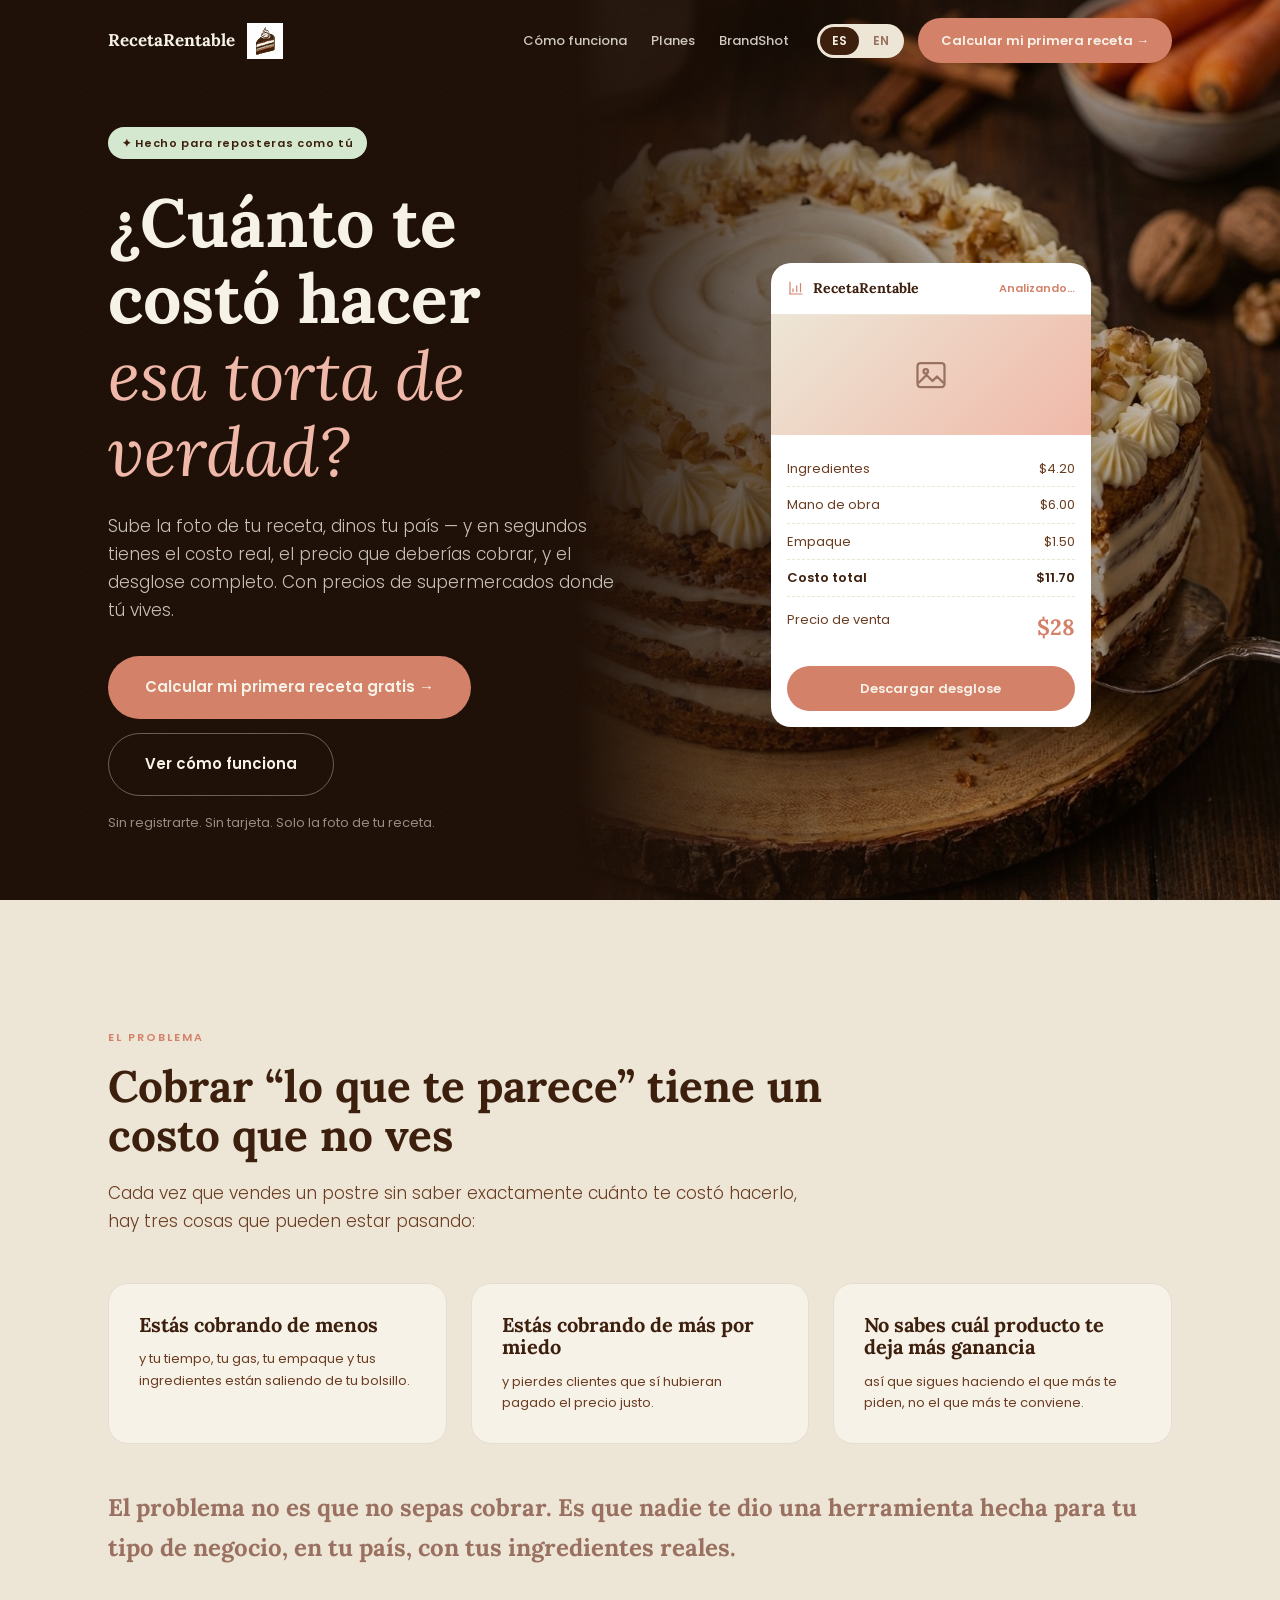
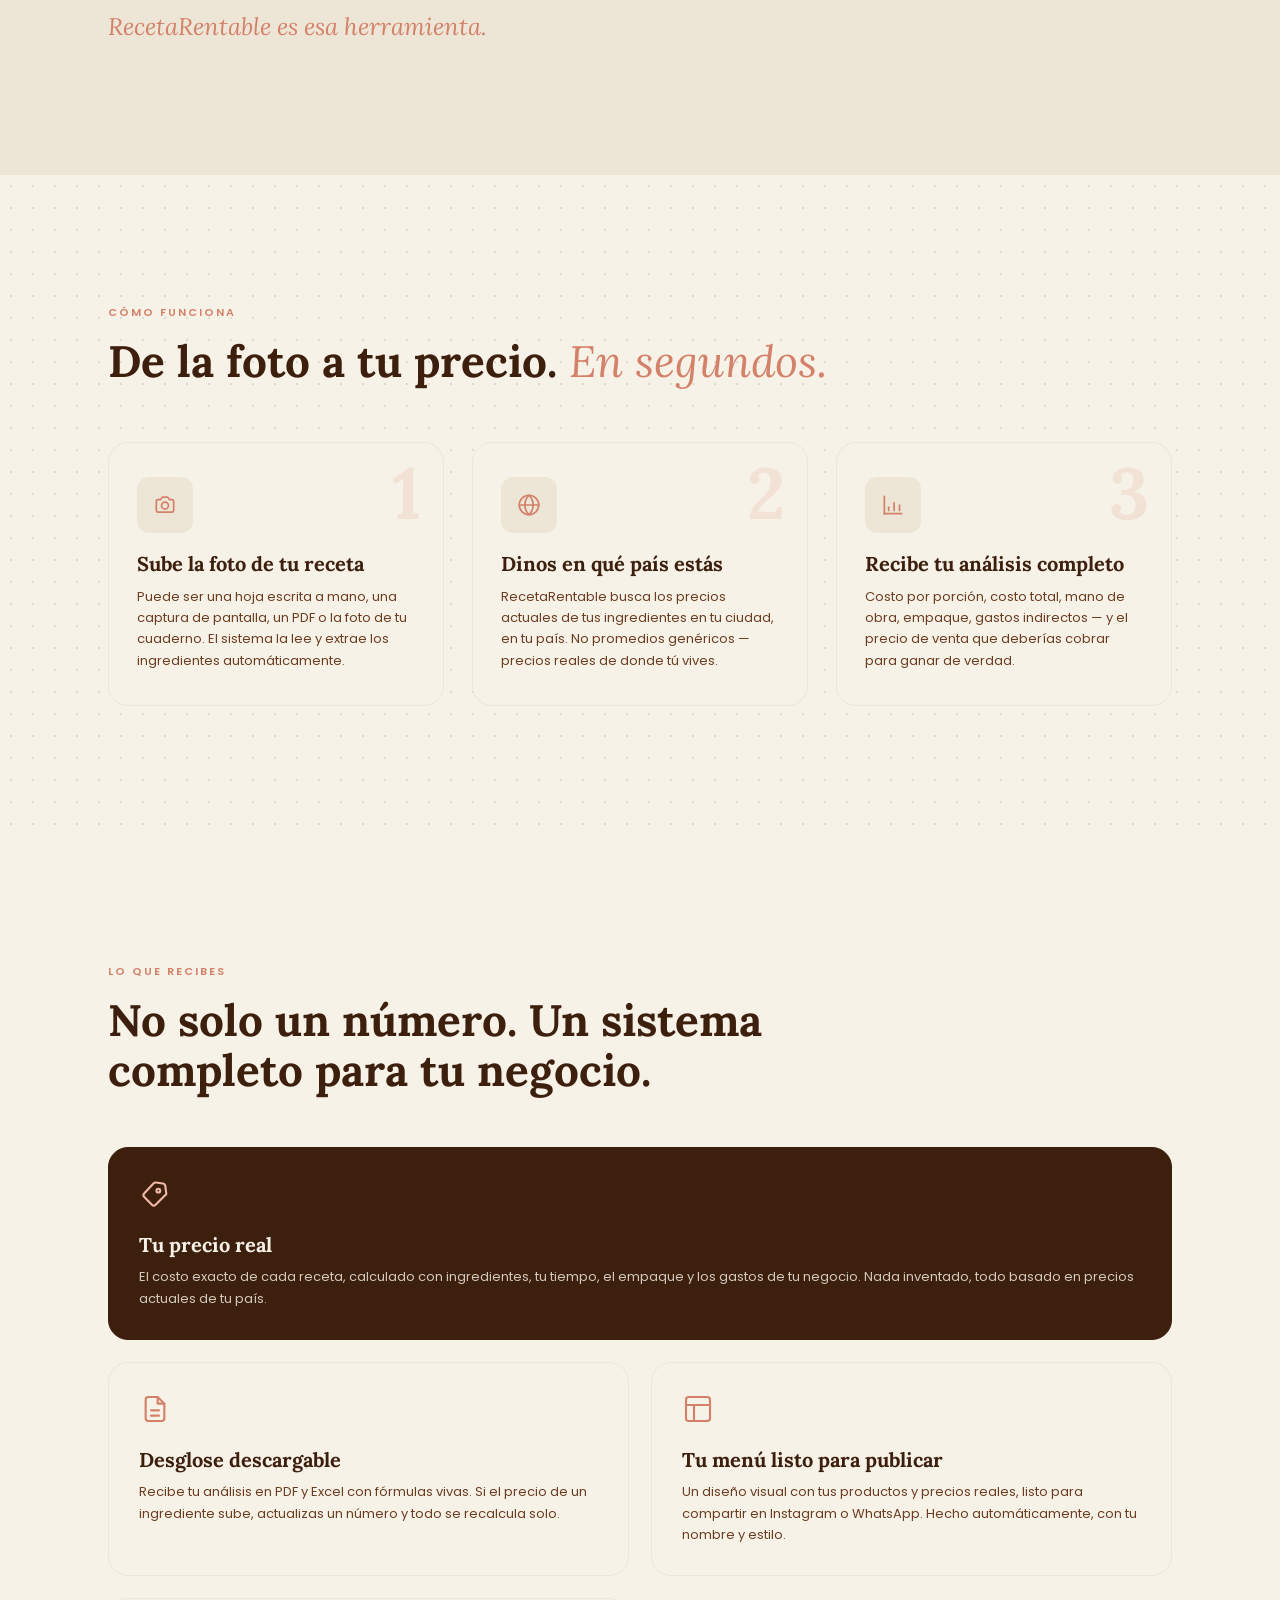
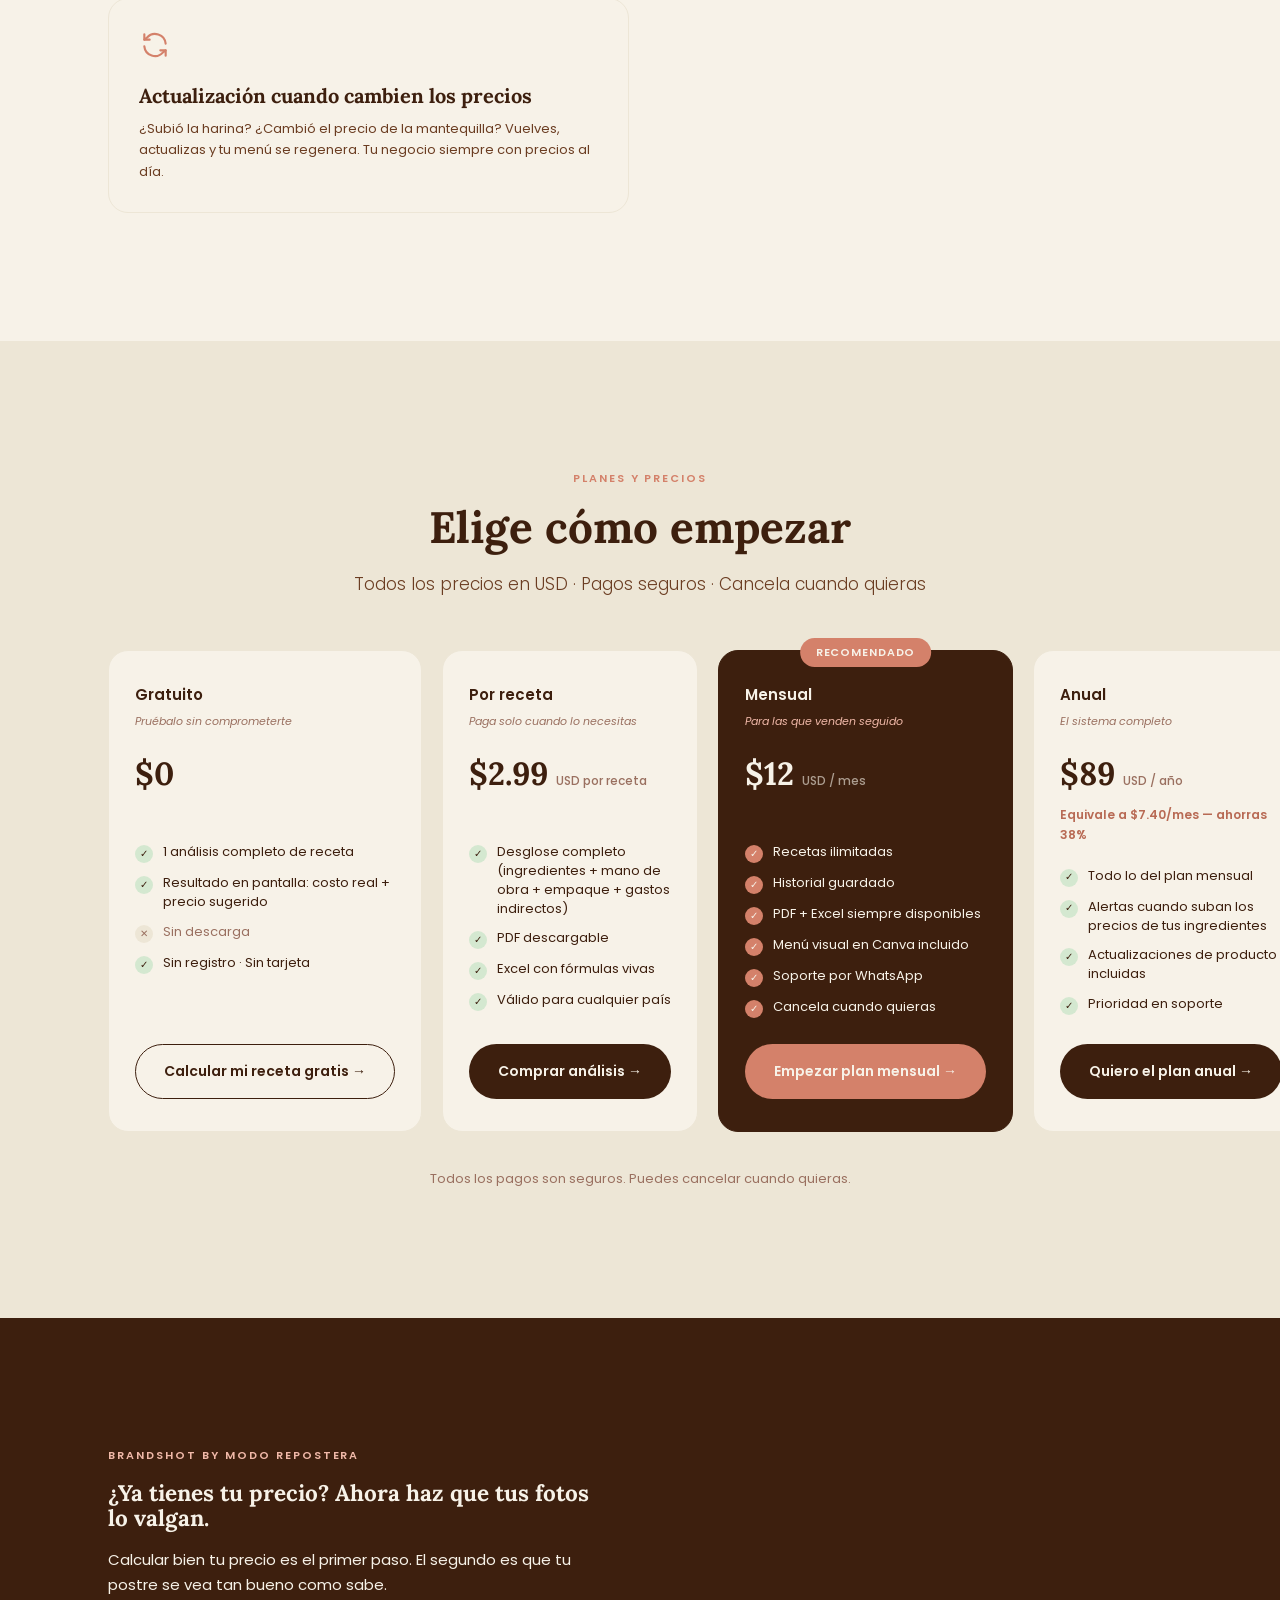
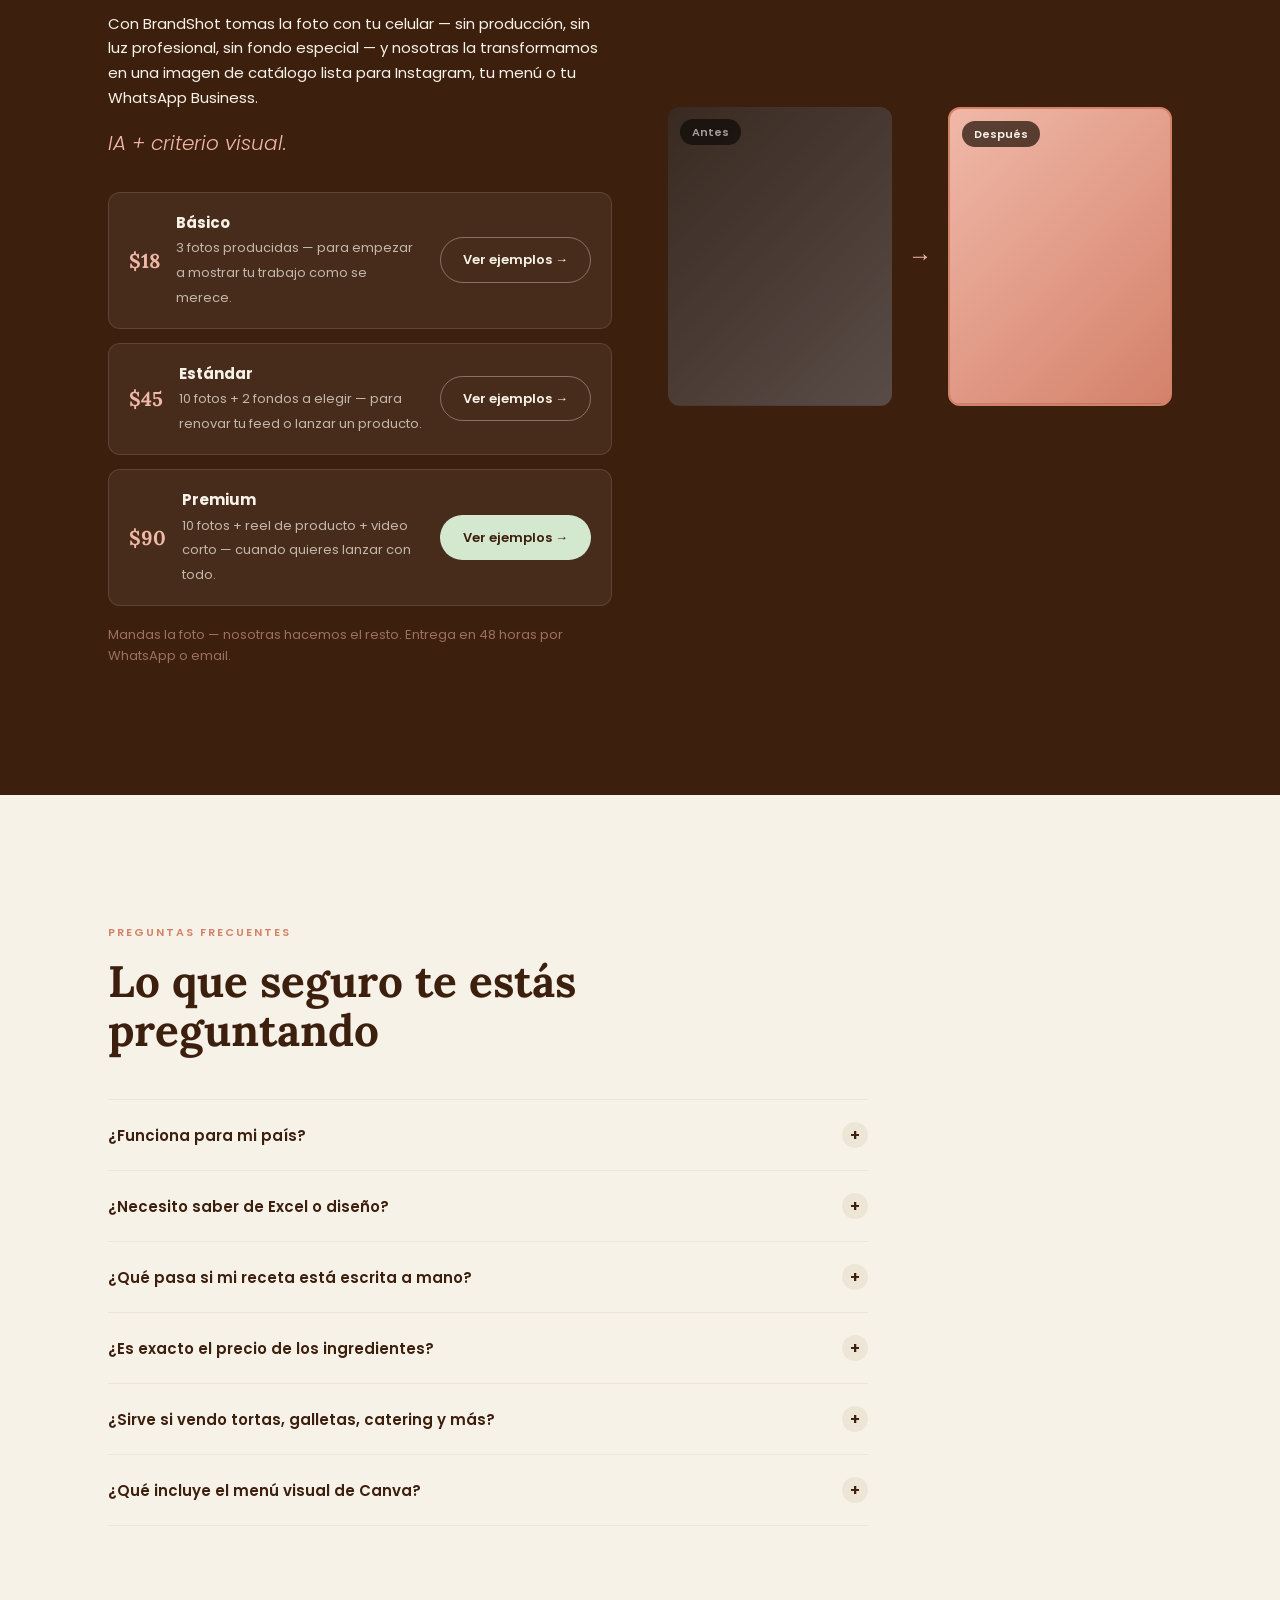
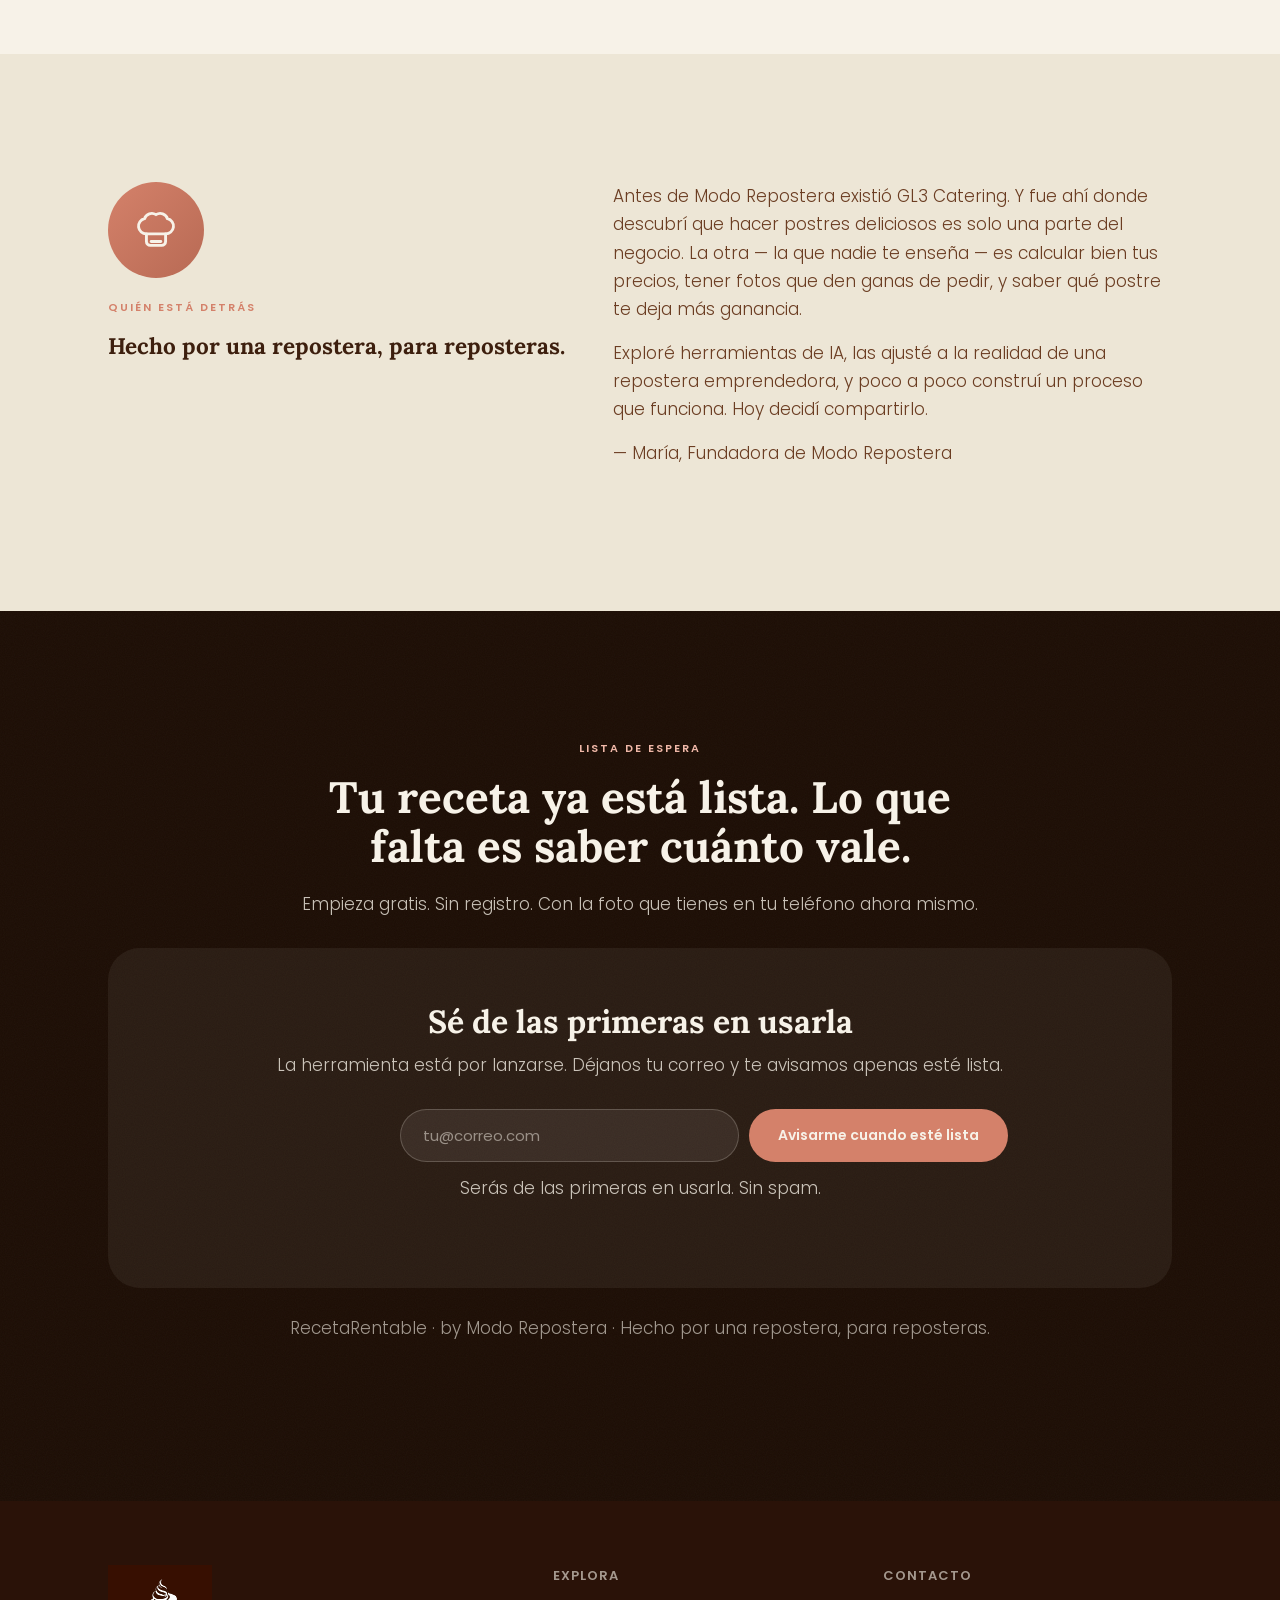
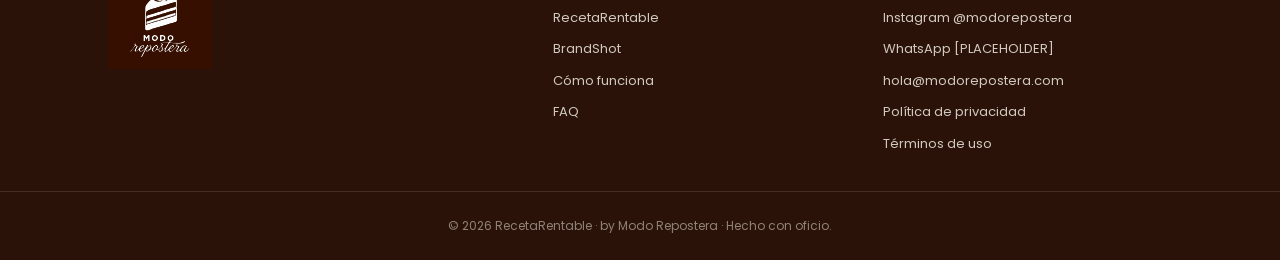
==== index.html @ 520c207e "Cambia logos a SVG transparentes (isotipo en nav, logo completo en footer) Renombra a nombres sin es" ====
<!DOCTYPE html>
<html lang="es">
<head>
  <meta charset="UTF-8" />
  <meta name="viewport" content="width=device-width, initial-scale=1.0" />
  <title>RecetaRentable · ¿Cuánto te costó hacer ese pastel de verdad?</title>
  <meta name="description" content="Calcula el precio de venta real de cualquier receta desde una foto, con precios de supermercado de tu país. Por Modo Repostera." />

  <!-- Open Graph / link sharing -->
  <meta property="og:title" content="RecetaRentable · by Modo Repostera" />
  <meta property="og:description" content="Sube la foto de tu receta y descubre en segundos cuánto te costó de verdad y cuánto deberías cobrar." />
  <meta property="og:type" content="website" />
  <!-- [PLACEHOLDER] reemplazar con URL absoluta tras deploy -->
  <meta property="og:image" content="assets/photos/hero-cake.jpg" />
  <meta name="twitter:card" content="summary_large_image" />

  <link rel="preconnect" href="https://fonts.googleapis.com" />
  <link rel="preconnect" href="https://fonts.gstatic.com" crossorigin />
  <link href="https://fonts.googleapis.com/css2?family=Lora:ital,wght@0,400;0,600;0,700;1,400;1,600&family=Poppins:wght@300;400;500;600;700&family=Great+Vibes&display=swap" rel="stylesheet" />

  <link rel="stylesheet" href="tokens.css" />
  <link rel="stylesheet" href="styles.css" />
</head>
<body>

  <!-- ===== NAV ===== -->
  <header class="nav">
    <div class="container nav__inner">
      <a class="nav__logo" href="#top" aria-label="RecetaRentable by Modo Repostera">
        <span class="nav__logo-text">RecetaRentable</span>
        <span class="nav__logo-mark">
          <img class="mark mark--light" src="assets/logos/iso-light.svg" alt="by Modo Repostera" onerror="this.closest('.nav__logo-mark').style.display='none'" />
          <img class="mark mark--dark" src="assets/logos/iso-color.svg" alt="" aria-hidden="true" />
        </span>
      </a>
      <nav class="nav__links">
        <a href="#how" data-i18n="nav.how">Cómo funciona</a>
        <a href="#plans" data-i18n="nav.plans">Planes</a>
        <a href="#brandshot" data-i18n="nav.brandshot">BrandShot</a>
      </nav>
      <div class="nav__actions">
        <div class="lang-toggle" role="group" aria-label="Language">
          <button data-lang="es" class="active">ES</button>
          <button data-lang="en">EN</button>
        </div>
        <a class="btn btn--primary btn--sm" data-cta="tool" href="#" data-i18n="nav.cta">Calcular mi primera receta →</a>
        <button class="nav__burger" aria-label="Menú"><span></span><span></span><span></span></button>
      </div>
    </div>
  </header>

  <!-- mobile menu -->
  <div class="mobile-menu">
    <a href="#how" data-i18n="nav.how">Cómo funciona</a>
    <a href="#plans" data-i18n="nav.plans">Planes</a>
    <a href="#brandshot" data-i18n="nav.brandshot">BrandShot</a>
    <a href="#waitlist" data-i18n="nav.cta">Calcular mi primera receta →</a>
  </div>

  <!-- ===== HERO ===== -->
  <section class="hero bg-dark grain" id="top">
    <div class="hero__photo" data-img="hero-cake" aria-hidden="true"></div>
    <div class="container hero__grid">
      <div class="hero__copy">
        <span class="tag fade d0" data-i18n="hero.tag">✦ Hecho para reposteras como tú</span>
        <h1 class="hero__headline fade d1">
          <span data-i18n="hero.h1a">¿Cuánto te costó hacer</span>
          <em data-i18n="hero.h1b">esa torta de verdad?</em>
        </h1>
        <p class="hero__sub fade d2" data-i18n="hero.sub">Sube la foto de tu receta, dinos tu país — y en segundos tienes el costo real, el precio que deberías cobrar, y el desglose completo. Con precios de supermercados donde tú vives.</p>
        <div class="hero__actions fade d3">
          <a class="btn btn--primary btn--lg" data-cta="tool" href="#" data-i18n="hero.cta1">Calcular mi primera receta gratis →</a>
          <a class="btn btn--ghost-light btn--lg" href="#how" data-i18n="hero.cta2">Ver cómo funciona</a>
        </div>
        <p class="hero__microcopy fade d3" data-i18n="hero.micro">Sin registrarte. Sin tarjeta. Solo la foto de tu receta.</p>
      </div>

      <!-- App mockup card -->
      <div class="mockup fade dm" aria-hidden="true">
        <div class="mockup__bar">
          <svg viewBox="0 0 24 24" fill="none" stroke="currentColor" stroke-width="1.6" stroke-linecap="round" stroke-linejoin="round" aria-hidden="true"><path d="M4 20V4"/><path d="M4 20h16"/><path d="M8 17v-4"/><path d="M13 17V9"/><path d="M18 17V6"/></svg>
          <strong data-i18n="mock.title">RecetaRentable</strong>
          <span class="status" data-i18n="mock.status">Analizando…</span>
        </div>
        <div class="mockup__photo"><svg viewBox="0 0 24 24" fill="none" stroke="currentColor" stroke-width="1.5" stroke-linecap="round" stroke-linejoin="round" aria-hidden="true"><rect x="3" y="4" width="18" height="16" rx="2"/><circle cx="8.5" cy="9.5" r="1.5"/><path d="m4 17 5-5 4 4 3-3 4 4"/></svg></div>
        <div class="mockup__rows">
          <div class="mockup__row"><span data-i18n="mock.ingredients">Ingredientes</span><span>$4.20</span></div>
          <div class="mockup__row"><span data-i18n="mock.labor">Mano de obra</span><span>$6.00</span></div>
          <div class="mockup__row"><span data-i18n="mock.packaging">Empaque</span><span>$1.50</span></div>
          <div class="mockup__row total"><span data-i18n="mock.total">Costo total</span><span>$11.70</span></div>
          <div class="mockup__row sell"><span data-i18n="mock.sell">Precio de venta</span><span>$28</span></div>
          <a class="btn btn--primary btn--full btn--sm" data-cta="tool" href="#" data-i18n="mock.download">Descargar desglose</a>
        </div>
      </div>
    </div>
  </section>

  <!-- ===== PROBLEMA ===== -->
  <section class="section bg-cream-dark" id="problem">
    <div class="container">
      <div class="section-head">
        <span class="eyebrow" data-i18n="problem.eyebrow">El problema</span>
        <h2 data-i18n="problem.h2">Cobrar “lo que te parece” tiene un costo que no ves</h2>
        <p data-i18n="problem.intro">Cada vez que vendes un postre sin saber exactamente cuánto te costó hacerlo, hay tres cosas que pueden estar pasando:</p>
      </div>
      <div class="problem__grid">
        <div class="pain reveal">
          <h3 data-i18n="problem.p1t">Estás cobrando de menos</h3>
          <p data-i18n="problem.p1">y tu tiempo, tu gas, tu empaque y tus ingredientes están saliendo de tu bolsillo.</p>
        </div>
        <div class="pain reveal">
          <h3 data-i18n="problem.p2t">Estás cobrando de más por miedo</h3>
          <p data-i18n="problem.p2">y pierdes clientes que sí hubieran pagado el precio justo.</p>
        </div>
        <div class="pain reveal">
          <h3 data-i18n="problem.p3t">No sabes cuál producto te deja más ganancia</h3>
          <p data-i18n="problem.p3">así que sigues haciendo el que más te piden, no el que más te conviene.</p>
        </div>
      </div>
      <p class="problem__close reveal">
        <span class="muted" data-i18n="problem.bridge1">El problema no es que no sepas cobrar. Es que nadie te dio una herramienta hecha para tu tipo de negocio, en tu país, con tus ingredientes reales.</span><br><br>
        <span class="italic-accent" data-i18n="problem.bridge2">RecetaRentable es esa herramienta.</span>
      </p>
    </div>
  </section>

  <!-- ===== CÓMO FUNCIONA ===== -->
  <section class="section dot-grid" id="how">
    <div class="container">
      <div class="section-head">
        <span class="eyebrow" data-i18n="how.eyebrow">Cómo funciona</span>
        <h2><span data-i18n="how.h2a">De la foto a tu precio.</span> <em class="italic-accent" data-i18n="how.h2b">En segundos.</em></h2>
      </div>
      <div class="steps">
        <div class="step reveal">
          <span class="step__num">1</span>
          <div class="step__icon"><svg viewBox="0 0 24 24" fill="none" stroke="currentColor" stroke-width="1.6" stroke-linecap="round" stroke-linejoin="round" aria-hidden="true"><path d="M4 8.5A1.5 1.5 0 0 1 5.5 7H8l1.2-1.8A1 1 0 0 1 10 4.7h4a1 1 0 0 1 .8.5L16 7h2.5A1.5 1.5 0 0 1 20 8.5V17a1.5 1.5 0 0 1-1.5 1.5h-13A1.5 1.5 0 0 1 4 17z"/><circle cx="12" cy="12.5" r="3.2"/></svg></div>
          <h3 data-i18n="how.s1t">Sube la foto de tu receta</h3>
          <p data-i18n="how.s1">Puede ser una hoja escrita a mano, una captura de pantalla, un PDF o la foto de tu cuaderno. El sistema la lee y extrae los ingredientes automáticamente.</p>
        </div>
        <div class="step reveal">
          <span class="step__num">2</span>
          <div class="step__icon"><svg viewBox="0 0 24 24" fill="none" stroke="currentColor" stroke-width="1.6" stroke-linecap="round" stroke-linejoin="round" aria-hidden="true"><circle cx="12" cy="12" r="9"/><path d="M3 12h18"/><path d="M12 3c2.5 2.5 3.8 5.7 3.8 9s-1.3 6.5-3.8 9c-2.5-2.5-3.8-5.7-3.8-9S9.5 5.5 12 3z"/></svg></div>
          <h3 data-i18n="how.s2t">Dinos en qué país estás</h3>
          <p data-i18n="how.s2">RecetaRentable busca los precios actuales de tus ingredientes en tu ciudad, en tu país. No promedios genéricos — precios reales de donde tú vives.</p>
        </div>
        <div class="step reveal">
          <span class="step__num">3</span>
          <div class="step__icon"><svg viewBox="0 0 24 24" fill="none" stroke="currentColor" stroke-width="1.6" stroke-linecap="round" stroke-linejoin="round" aria-hidden="true"><path d="M4 20V4"/><path d="M4 20h16"/><path d="M8 17v-3"/><path d="M13 17v-7"/><path d="M18 17v-5"/></svg></div>
          <h3 data-i18n="how.s3t">Recibe tu análisis completo</h3>
          <p data-i18n="how.s3">Costo por porción, costo total, mano de obra, empaque, gastos indirectos — y el precio de venta que deberías cobrar para ganar de verdad.</p>
        </div>
      </div>
    </div>
  </section>

  <!-- ===== LO QUE RECIBES ===== -->
  <section class="section bg-cream" id="deliverables">
    <div class="container">
      <div class="section-head">
        <span class="eyebrow" data-i18n="del.eyebrow">Lo que recibes</span>
        <h2 data-i18n="del.h2">No solo un número. Un sistema completo para tu negocio.</h2>
      </div>
      <div class="deliverables">
        <div class="deliverable deliverable--featured reveal">
          <div class="deliverable__icon"><svg viewBox="0 0 24 24" fill="none" stroke="currentColor" stroke-width="1.6" stroke-linecap="round" stroke-linejoin="round" aria-hidden="true"><path d="M20 12.5 12.5 20a2 2 0 0 1-2.8 0l-5.7-5.7a2 2 0 0 1 0-2.8L11 4a2 2 0 0 1 1.7-.6l5.3.7a2 2 0 0 1 1.7 1.7l.7 5.3a2 2 0 0 1-.4 1.7z"/><circle cx="14.5" cy="9.5" r="1.4"/></svg></div>
          <h3 data-i18n="del.d1t">Tu precio real</h3>
          <p data-i18n="del.d1">El costo exacto de cada receta, calculado con ingredientes, tu tiempo, el empaque y los gastos de tu negocio. Nada inventado, todo basado en precios actuales de tu país.</p>
        </div>
        <div class="deliverable reveal">
          <div class="deliverable__icon"><svg viewBox="0 0 24 24" fill="none" stroke="currentColor" stroke-width="1.6" stroke-linecap="round" stroke-linejoin="round" aria-hidden="true"><path d="M14 3H7a2 2 0 0 0-2 2v14a2 2 0 0 0 2 2h10a2 2 0 0 0 2-2V8z"/><path d="M14 3v5h5"/><path d="M9 13h6M9 17h6"/></svg></div>
          <h3 data-i18n="del.d2t">Desglose descargable</h3>
          <p data-i18n="del.d2">Recibe tu análisis en PDF y Excel con fórmulas vivas. Si el precio de un ingrediente sube, actualizas un número y todo se recalcula solo.</p>
        </div>
        <div class="deliverable reveal">
          <div class="deliverable__icon"><svg viewBox="0 0 24 24" fill="none" stroke="currentColor" stroke-width="1.6" stroke-linecap="round" stroke-linejoin="round" aria-hidden="true"><rect x="3" y="3" width="18" height="18" rx="2"/><path d="M3 9h18"/><path d="M9 9v12"/></svg></div>
          <h3 data-i18n="del.d3t">Tu menú listo para publicar</h3>
          <p data-i18n="del.d3">Un diseño visual con tus productos y precios reales, listo para compartir en Instagram o WhatsApp. Hecho automáticamente, con tu nombre y estilo.</p>
        </div>
        <div class="deliverable reveal">
          <div class="deliverable__icon"><svg viewBox="0 0 24 24" fill="none" stroke="currentColor" stroke-width="1.6" stroke-linecap="round" stroke-linejoin="round" aria-hidden="true"><path d="M20 11a8 8 0 0 0-14-4.5L4 8"/><path d="M4 4v4h4"/><path d="M4 13a8 8 0 0 0 14 4.5L20 16"/><path d="M20 20v-4h-4"/></svg></div>
          <h3 data-i18n="del.d4t">Actualización cuando cambien los precios</h3>
          <p data-i18n="del.d4">¿Subió la harina? ¿Cambió el precio de la mantequilla? Vuelves, actualizas y tu menú se regenera. Tu negocio siempre con precios al día.</p>
        </div>
      </div>
    </div>
  </section>

  <!-- ===== PLANES ===== -->
  <section class="section bg-cream-dark" id="plans">
    <div class="container">
      <div class="section-head center">
        <span class="eyebrow" data-i18n="plans.eyebrow">Planes y precios</span>
        <h2 data-i18n="plans.h2">Elige cómo empezar</h2>
        <p data-i18n="plans.sub">Todos los precios en USD · Pagos seguros · Cancela cuando quieras</p>
      </div>
      <div class="pricing__grid">

        <!-- Gratuito -->
        <div class="plan reveal">
          <div class="plan__name" data-i18n="plans.freeName">Gratuito</div>
          <div class="plan__tagline" data-i18n="plans.freeTag">Pruébalo sin comprometerte</div>
          <div class="plan__price">$0</div>
          <div class="plan__note"></div>
          <ul>
            <li><span class="ic yes">✓</span><span data-i18n="plans.freeF1">1 análisis completo de receta</span></li>
            <li><span class="ic yes">✓</span><span data-i18n="plans.freeF2">Resultado en pantalla: costo real + precio sugerido</span></li>
            <li class="off"><span class="ic no">✕</span><span data-i18n="plans.freeF3">Sin descarga</span></li>
            <li><span class="ic yes">✓</span><span data-i18n="plans.freeF4">Sin registro · Sin tarjeta</span></li>
          </ul>
          <a class="btn btn--ghost btn--full btn--md" data-cta="tool" href="#" data-i18n="plans.freeCta">Calcular mi receta gratis →</a>
        </div>

        <!-- Por receta -->
        <div class="plan reveal">
          <div class="plan__name" data-i18n="plans.perName">Por receta</div>
          <div class="plan__tagline" data-i18n="plans.perTag">Paga solo cuando lo necesitas</div>
          <div class="plan__price"><span data-i18n="plans.perPrice">$2.99</span> <small data-i18n="plans.perUnit">USD por receta</small></div>
          <div class="plan__note"></div>
          <ul>
            <li><span class="ic yes">✓</span><span data-i18n="plans.perF1">Desglose completo (ingredientes + mano de obra + empaque + gastos indirectos)</span></li>
            <li><span class="ic yes">✓</span><span data-i18n="plans.perF2">PDF descargable</span></li>
            <li><span class="ic yes">✓</span><span data-i18n="plans.perF3">Excel con fórmulas vivas</span></li>
            <li><span class="ic yes">✓</span><span data-i18n="plans.perF4">Válido para cualquier país</span></li>
          </ul>
          <a class="btn btn--dark btn--full btn--md" data-cta="plan" href="#" data-i18n="plans.perCta">Comprar análisis →</a>
        </div>

        <!-- Mensual (featured) -->
        <div class="plan plan--featured reveal">
          <span class="plan__badge" data-i18n="plans.monthBadge">Recomendado</span>
          <div class="plan__name" data-i18n="plans.monthName">Mensual</div>
          <div class="plan__tagline" data-i18n="plans.monthTag">Para las que venden seguido</div>
          <div class="plan__price">$12 <small data-i18n="plans.monthUnit">USD / mes</small></div>
          <div class="plan__note"></div>
          <ul>
            <li><span class="ic yes">✓</span><span data-i18n="plans.monthF1">Recetas ilimitadas</span></li>
            <li><span class="ic yes">✓</span><span data-i18n="plans.monthF2">Historial guardado</span></li>
            <li><span class="ic yes">✓</span><span data-i18n="plans.monthF3">PDF + Excel siempre disponibles</span></li>
            <li><span class="ic yes">✓</span><span data-i18n="plans.monthF4">Menú visual en Canva incluido</span></li>
            <li><span class="ic yes">✓</span><span data-i18n="plans.monthF5">Soporte por WhatsApp</span></li>
            <li><span class="ic yes">✓</span><span data-i18n="plans.monthF6">Cancela cuando quieras</span></li>
          </ul>
          <a class="btn btn--primary btn--full btn--md" data-cta="plan" href="#" data-i18n="plans.monthCta">Empezar plan mensual →</a>
        </div>

        <!-- Anual -->
        <div class="plan reveal">
          <div class="plan__name" data-i18n="plans.yearName">Anual</div>
          <div class="plan__tagline" data-i18n="plans.yearTag">El sistema completo</div>
          <div class="plan__price">$89 <small data-i18n="plans.yearUnit">USD / año</small></div>
          <div class="plan__note" data-i18n="plans.yearNote">Equivale a $7.40/mes — ahorras 38%</div>
          <ul>
            <li><span class="ic yes">✓</span><span data-i18n="plans.yearF1">Todo lo del plan mensual</span></li>
            <li><span class="ic yes">✓</span><span data-i18n="plans.yearF2">Alertas cuando suban los precios de tus ingredientes</span></li>
            <li><span class="ic yes">✓</span><span data-i18n="plans.yearF3">Actualizaciones de producto incluidas</span></li>
            <li><span class="ic yes">✓</span><span data-i18n="plans.yearF4">Prioridad en soporte</span></li>
          </ul>
          <a class="btn btn--dark btn--full btn--md" data-cta="plan" href="#" data-i18n="plans.yearCta">Quiero el plan anual →</a>
        </div>
      </div>
      <p class="pricing__micro micro" data-i18n="plans.guarantee">Todos los pagos son seguros. Puedes cancelar cuando quieras.</p>
    </div>
  </section>

  <!-- ===== BRANDSHOT ===== -->
  <section class="section bg-chocolate" id="brandshot">
    <div class="container brandshot__inner">
      <div>
        <span class="eyebrow" data-i18n="bs.eyebrow">BrandShot by Modo Repostera</span>
        <h2 data-i18n="bs.h2">¿Ya tienes tu precio? Ahora haz que tus fotos lo valgan.</h2>
        <p class="section-head" data-i18n="bs.p1" style="margin:18px 0 0;max-width:none;">Calcular bien tu precio es el primer paso. El segundo es que tu postre se vea tan bueno como sabe.</p>
        <p class="section-head" data-i18n="bs.p2" style="margin:14px 0 0;max-width:none;">Con BrandShot tomas la foto con tu celular — sin producción, sin luz profesional, sin fondo especial — y nosotras la transformamos en una imagen de catálogo lista para Instagram, tu menú o tu WhatsApp Business.</p>
        <p class="lead italic-accent" data-i18n="bs.p3" style="margin-top:16px;">IA + criterio visual.</p>

        <div class="packages">
          <div class="package reveal">
            <span class="package__price">$18</span>
            <div class="package__body"><strong data-i18n="bs.pk1n">Básico</strong><span data-i18n="bs.pk1d">3 fotos producidas — para empezar a mostrar tu trabajo como se merece.</span></div>
            <a class="btn btn--ghost-light btn--sm" data-cta="plan" href="#" data-i18n="bs.pkCta">Ver ejemplos →</a>
          </div>
          <div class="package reveal">
            <span class="package__price">$45</span>
            <div class="package__body"><strong data-i18n="bs.pk2n">Estándar</strong><span data-i18n="bs.pk2d">10 fotos + 2 fondos a elegir — para renovar tu feed o lanzar un producto.</span></div>
            <a class="btn btn--ghost-light btn--sm" data-cta="plan" href="#" data-i18n="bs.pkCta">Ver ejemplos →</a>
          </div>
          <div class="package reveal">
            <span class="package__price">$90</span>
            <div class="package__body"><strong data-i18n="bs.pk3n">Premium</strong><span data-i18n="bs.pk3d">10 fotos + reel de producto + video corto — cuando quieres lanzar con todo.</span></div>
            <a class="btn btn--soft btn--sm" data-cta="plan" href="#" data-i18n="bs.pkCta">Ver ejemplos →</a>
          </div>
        </div>
        <p class="micro" style="margin-top:18px;" data-i18n="bs.micro">Mandas la foto — nosotras hacemos el resto. Entrega en 48 horas por WhatsApp o email.</p>
      </div>

      <div class="beforeafter reveal">
        <div class="ba ba--before"><span class="ba__label" data-i18n="bs.beforeLabel">Antes</span></div>
        <span class="ba__arrow">→</span>
        <div class="ba ba--after"><span class="ba__label" data-i18n="bs.afterLabel">Después</span></div>
      </div>
    </div>
  </section>

  <!-- ===== FAQ ===== -->
  <section class="section bg-cream" id="faq">
    <div class="container">
      <div class="section-head">
        <span class="eyebrow" data-i18n="faq.eyebrow">Preguntas frecuentes</span>
        <h2 data-i18n="faq.h2">Lo que seguro te estás preguntando</h2>
      </div>
      <div class="faq">
        <div class="faq__item">
          <button class="faq__q" aria-expanded="false"><span data-i18n="faq.q1">¿Funciona para mi país?</span><span class="faq__icon">+</span></button>
          <div class="faq__a"><p data-i18n="faq.a1">Sí. RecetaRentable busca precios en supermercados locales de más de 15 países de América Latina, España y Estados Unidos. Si tu país no aparece, puedes ingresar los precios manualmente y el sistema hace el resto.</p></div>
        </div>
        <div class="faq__item">
          <button class="faq__q" aria-expanded="false"><span data-i18n="faq.q2">¿Necesito saber de Excel o diseño?</span><span class="faq__icon">+</span></button>
          <div class="faq__a"><p data-i18n="faq.a2">No. Solo subes la foto, confirmas los ingredientes que el sistema leyó, y recibes todo listo. El Excel tiene fórmulas ya integradas — no necesitas tocar nada.</p></div>
        </div>
        <div class="faq__item">
          <button class="faq__q" aria-expanded="false"><span data-i18n="faq.q3">¿Qué pasa si mi receta está escrita a mano?</span><span class="faq__icon">+</span></button>
          <div class="faq__a"><p data-i18n="faq.a3">El sistema lee texto manuscrito. Si algo no queda claro, te lo pregunta antes de calcular. Nunca asume — siempre confirma.</p></div>
        </div>
        <div class="faq__item">
          <button class="faq__q" aria-expanded="false"><span data-i18n="faq.q4">¿Es exacto el precio de los ingredientes?</span><span class="faq__icon">+</span></button>
          <div class="faq__a"><p data-i18n="faq.a4">Buscamos precios en tiendas reales de tu país. Son precios referenciales actualizados — te los mostramos antes de calcular para que puedas corregir si tienes un precio diferente en tu tienda habitual.</p></div>
        </div>
        <div class="faq__item">
          <button class="faq__q" aria-expanded="false"><span data-i18n="faq.q5">¿Sirve si vendo tortas, galletas, catering y más?</span><span class="faq__icon">+</span></button>
          <div class="faq__a"><p data-i18n="faq.a5">Sí. Puedes cargar todas las recetas de tu negocio, con distintos márgenes por producto si lo necesitas.</p></div>
        </div>
        <div class="faq__item">
          <button class="faq__q" aria-expanded="false"><span data-i18n="faq.q6">¿Qué incluye el menú visual de Canva?</span><span class="faq__icon">+</span></button>
          <div class="faq__a"><p data-i18n="faq.a6">Un diseño con el nombre de tu negocio, tus productos y sus precios de venta, listo para publicar. No es una plantilla genérica — se genera con tus datos reales y puedes editarlo después.</p></div>
        </div>
      </div>
    </div>
  </section>

  <!-- ===== ORIGEN ===== -->
  <section class="section bg-cream-dark" id="origin">
    <div class="container origin">
      <div>
        <div class="origin__avatar" aria-hidden="true"><svg viewBox="0 0 24 24" fill="none" stroke="currentColor" stroke-width="1.5" stroke-linecap="round" stroke-linejoin="round"><path d="M7 14h10v4a2 2 0 0 1-2 2H9a2 2 0 0 1-2-2z"/><path d="M17 14a4 4 0 0 0 1-7.9A4 4 0 0 0 12 4a4 4 0 0 0-6 2.1A4 4 0 0 0 7 14"/><path d="M9.5 18h5"/></svg></div>
        <span class="eyebrow" data-i18n="origin.eyebrow">Quién está detrás</span>
        <h2 data-i18n="origin.h2">Hecho por una repostera, para reposteras.</h2>
      </div>
      <div class="origin__story">
        <p data-i18n="origin.p1">Antes de Modo Repostera existió GL3 Catering. Y fue ahí donde descubrí que hacer postres deliciosos es solo una parte del negocio. La otra — la que nadie te enseña — es calcular bien tus precios, tener fotos que den ganas de pedir, y saber qué postre te deja más ganancia.</p>
        <p data-i18n="origin.p2">Exploré herramientas de IA, las ajusté a la realidad de una repostera emprendedora, y poco a poco construí un proceso que funciona. Hoy decidí compartirlo.</p>
        <p class="origin__sign" data-i18n="origin.sign">— María, Fundadora de Modo Repostera</p>
      </div>
    </div>
  </section>

  <!-- ===== WAITLIST + CTA FINAL ===== -->
  <section class="section bg-dark grain" id="waitlist">
    <div class="container final">
      <span class="eyebrow center" style="display:block;">Lista de espera</span>
      <h2 data-i18n="final.h2">Tu receta ya está lista. Lo que falta es saber cuánto vale.</h2>
      <p data-i18n="final.sub">Empieza gratis. Sin registro. Con la foto que tienes en tu teléfono ahora mismo.</p>

      <div class="waitlist">
        <h3 data-i18n="wl.h3">Sé de las primeras en usarla</h3>
        <p data-i18n="wl.p">La herramienta está por lanzarse. Déjanos tu correo y te avisamos apenas esté lista.</p>
        <!-- [PLACEHOLDER] Sustituir action por el endpoint de Formspree: https://formspree.io/f/XXXXXXX -->
        <form id="waitlist-form" class="form" action="https://formspree.io/f/PLACEHOLDER" method="POST">
          <div class="form-row">
            <input type="email" name="email" required data-i18n-ph="wl.placeholder" placeholder="tu@correo.com" />
            <button type="submit" class="btn btn--primary btn--md" data-i18n="wl.btn">Avisarme cuando esté lista</button>
          </div>
        </form>
        <p class="form-note" data-i18n="wl.note">Serás de las primeras en usarla. Sin spam.</p>
      </div>

      <p class="micro" style="margin-top:26px;" data-i18n="final.micro">RecetaRentable · by Modo Repostera · Hecho por una repostera, para reposteras.</p>
    </div>
  </section>

  <!-- ===== FOOTER ===== -->
  <footer class="bg-footer footer">
    <div class="container footer__grid">
      <div class="footer__brand">
        <img class="footer__logo" src="assets/logos/logo-light.svg" alt="RecetaRentable by Modo Repostera" onerror="this.style.display='none';this.nextElementSibling.style.display='block'" />
        <div class="footer__brand-text" style="display:none">
          <strong>RecetaRentable</strong>
          <span class="script">by Modo Repostera</span>
        </div>
      </div>
      <div>
        <h4 data-i18n="footer.explore">Explora</h4>
        <a href="#top" data-i18n="footer.l1">RecetaRentable</a>
        <a href="#brandshot" data-i18n="footer.l2">BrandShot</a>
        <a href="#how" data-i18n="footer.l3">Cómo funciona</a>
        <a href="#faq" data-i18n="footer.l4">FAQ</a>
      </div>
      <div>
        <h4 data-i18n="footer.contact">Contacto</h4>
        <a href="https://instagram.com/modorepostera" target="_blank" rel="noopener">Instagram @modorepostera</a>
        <!-- [PLACEHOLDER] número de WhatsApp -->
        <a href="#" data-cta="plan">WhatsApp [PLACEHOLDER]</a>
        <a href="mailto:hola@modorepostera.com">hola@modorepostera.com</a>
        <a href="#" data-i18n="footer.privacy">Política de privacidad</a>
        <a href="#" data-i18n="footer.terms">Términos de uso</a>
      </div>
    </div>
    <div class="footer__bottom">
      <span data-i18n="footer.copy">© 2026 RecetaRentable · by Modo Repostera · Hecho con oficio.</span>
    </div>
  </footer>

  <script src="i18n.js"></script>
  <script src="main.js"></script>
</body>
</html>
---- tokens.css ----
/* tokens.css — RecetaRentable design tokens. Single source of truth.
   No hardcoded values anywhere else; everything references these. */
:root {
  /* Paleta base */
  --chocolate:         #3D1F0E;
  --chocolate-light:   #6B3D22;
  --chocolate-muted:   #9A7060;
  --chocolate-deep:    #2A1208;
  --cream:             #F7F2E8;
  --cream-dark:        #EDE6D6;
  --cream-hover:       #E5DDD0;
  --terracotta:        #D4816A;
  --terracotta-light:  #F0B8A8;
  --terracotta-dark:   #B86A54;
  --pistachio:         #A8C5A0;
  --pistachio-light:   #D4E8D0;
  --pistachio-dark:    #7A9E72;

  /* Hero oscuro */
  --hero-bg:           #1C0D04;
  --hero-overlay:      rgba(28, 13, 4, 0.72);

  /* Tipografía */
  --font-display:      'Lora', Georgia, serif;
  --font-body:         'Poppins', sans-serif;
  --font-script:       'Great Vibes', cursive;

  /* Escala tipográfica */
  --text-xs:    11px;
  --text-sm:    13px;
  --text-base:  15px;
  --text-md:    17px;
  --text-lg:    20px;
  --text-xl:    24px;
  --text-2xl:   32px;
  --text-3xl:   clamp(28px, 3.5vw, 44px);
  --text-hero:  clamp(38px, 6vw, 68px);

  /* Radios */
  --radius-sm:   6px;
  --radius-md:   12px;
  --radius-lg:   20px;
  --radius-xl:   32px;
  --radius-pill: 100px;

  /* Sombras con tinte cálido */
  --shadow-sm:     0 1px 3px rgba(61,31,14,0.10);
  --shadow-md:     0 4px 16px rgba(61,31,14,0.12);
  --shadow-lg:     0 12px 40px rgba(61,31,14,0.16);
  --shadow-xl:     0 24px 64px rgba(61,31,14,0.20);
  --shadow-mockup: 0 32px 80px rgba(28,13,4,0.40);

  /* Layout */
  --container:     1160px;
  --gutter:        clamp(20px, 5vw, 48px);
  --section-y:     clamp(80px, 10vw, 140px);

  /* Transiciones */
  --ease-out:      cubic-bezier(0.16, 1, 0.3, 1);
}
---- styles.css ----
/* styles.css — RecetaRentable. All values reference tokens.css. */

*, *::before, *::after { box-sizing: border-box; margin: 0; padding: 0; }

html { scroll-behavior: smooth; }

body {
  font-family: var(--font-body);
  font-weight: 400;
  font-size: var(--text-base);
  line-height: 1.65;
  color: var(--chocolate);
  background: var(--cream);
  -webkit-font-smoothing: antialiased;
  overflow-x: hidden;
}

img { max-width: 100%; display: block; }
a { color: inherit; text-decoration: none; }
ul { list-style: none; }

h1, h2, h3 { font-family: var(--font-display); font-weight: 700; line-height: 1.12; }

.container {
  width: 100%;
  max-width: var(--container);
  margin-inline: auto;
  padding-inline: var(--gutter);
}

.section { padding-block: var(--section-y); }

/* Backgrounds por sección */
.bg-cream      { background: var(--cream); }
.bg-cream-dark { background: var(--cream-dark); }
.bg-chocolate  { background: var(--chocolate); color: var(--cream); }
.bg-dark       { background: var(--hero-bg); color: var(--cream); position: relative; }
.bg-footer     { background: var(--chocolate-deep); color: var(--cream); }

/* Grain overlay para fondos oscuros */
.grain::before {
  content: "";
  position: absolute; inset: 0;
  pointer-events: none;
  opacity: 0.04;
  background-image: url("data:image/svg+xml,%3Csvg xmlns='http://www.w3.org/2000/svg' width='120' height='120'%3E%3Cfilter id='n'%3E%3CfeTurbulence type='fractalNoise' baseFrequency='0.9' numOctaves='3' stitchTiles='stitch'/%3E%3C/filter%3E%3Crect width='100%25' height='100%25' filter='url(%23n)'/%3E%3C/svg%3E");
}

/* Dot-grid (Cómo funciona) */
.dot-grid {
  background-color: var(--cream);
  background-image: radial-gradient(circle, rgba(61,31,14,0.12) 1.5px, transparent 1.5px);
  background-size: 22px 22px;
}

/* ---------- Tipografía utilitaria ---------- */
.eyebrow {
  display: block;
  font-family: var(--font-body);
  font-size: var(--text-xs);
  font-weight: 600;
  letter-spacing: 0.18em;
  text-transform: uppercase;
  color: var(--terracotta);
  margin-bottom: 16px;
}
.bg-dark .eyebrow, .bg-chocolate .eyebrow { color: var(--terracotta-light); }

.italic-accent { font-style: italic; font-weight: 400; color: var(--terracotta); }
.bg-dark .italic-accent, .bg-chocolate .italic-accent { color: var(--terracotta-light); }

.script { font-family: var(--font-script); font-weight: 400; }

.section-head { max-width: 720px; }
.section-head h2 { font-size: var(--text-3xl); margin-bottom: 18px; }
.section-head p { font-size: var(--text-md); font-weight: 300; color: var(--chocolate-light); }
.bg-dark .section-head p, .bg-chocolate .section-head p { color: rgba(247,242,232,0.78); }
.center { text-align: center; margin-inline: auto; }

.lead { font-size: var(--text-lg); font-weight: 300; }
.muted { color: var(--chocolate-muted); }
.micro { font-size: var(--text-sm); color: var(--chocolate-muted); }
.bg-dark .micro { color: rgba(247,242,232,0.6); }

/* ---------- Botones ---------- */
.btn {
  display: inline-flex; align-items: center; gap: 8px;
  font-family: var(--font-body); font-weight: 600;
  border: 1.5px solid transparent; border-radius: var(--radius-pill);
  cursor: pointer; text-align: center; white-space: nowrap;
  transition: transform 200ms var(--ease-out), background 200ms var(--ease-out),
              box-shadow 200ms var(--ease-out), color 200ms var(--ease-out);
}
.btn--sm   { padding: 11px 22px; font-size: 13px; }
.btn--md   { padding: 15px 28px; font-size: 14px; }
.btn--lg   { padding: 18px 36px; font-size: 15px; }
.btn--full { width: 100%; justify-content: center; }

.btn--primary { background: var(--terracotta); color: var(--cream); }
.btn--primary:hover { background: var(--terracotta-dark); transform: translateY(-1px); box-shadow: var(--shadow-md); }

.btn--dark { background: var(--chocolate); color: var(--cream); }
.btn--dark:hover { background: var(--chocolate-light); transform: translateY(-1px); }

.btn--ghost { border-color: var(--chocolate); color: var(--chocolate); }
.btn--ghost:hover { background: var(--chocolate); color: var(--cream); }

.btn--ghost-light { border-color: rgba(247,242,232,0.35); color: var(--cream); }
.btn--ghost-light:hover { background: rgba(247,242,232,0.10); }

.btn--soft { background: var(--pistachio-light); color: var(--chocolate); }
.btn--soft:hover { background: var(--pistachio); transform: translateY(-1px); }

/* ---------- NAV ---------- */
.nav {
  position: fixed; inset: 0 0 auto 0; z-index: 100;
  transition: background 300ms var(--ease-out), box-shadow 300ms var(--ease-out);
}
.nav__inner { display: flex; align-items: center; gap: 28px; padding-block: 18px; }
.nav__logo { display: flex; align-items: center; gap: 12px; font-family: var(--font-display); font-weight: 700; font-size: var(--text-md); color: var(--cream); transition: color 300ms; }
.nav__logo-text { line-height: 1; }

/* Modo Repostera isotipo (transparent SVG). Swaps white (dark bg) / color (cream bg). */
.nav__logo-mark { display: inline-flex; align-items: center; }
.nav__logo-mark .mark { height: 36px; width: auto; display: block; }
.nav__logo-mark .mark--dark { display: none; }
.nav.scrolled .nav__logo-mark .mark--light { display: none; }
.nav.scrolled .nav__logo-mark .mark--dark { display: block; }
.nav__links { display: flex; gap: 24px; margin-left: auto; }
.nav__links a { font-size: var(--text-sm); font-weight: 500; color: rgba(247,242,232,0.82); transition: color 300ms; }
.nav__links a:hover { color: var(--cream); }
.nav__actions { display: flex; align-items: center; gap: 14px; }

.nav.scrolled { background: rgba(247,242,232,0.95); backdrop-filter: blur(12px); box-shadow: var(--shadow-sm); }
.nav.scrolled .nav__logo { color: var(--chocolate); }
.nav.scrolled .nav__links a { color: var(--chocolate-light); }
.nav.scrolled .nav__links a:hover { color: var(--chocolate); }

/* Language toggle */
.lang-toggle { display: inline-flex; gap: 2px; background: var(--cream-dark); padding: 3px; border-radius: var(--radius-pill); }
.lang-toggle button {
  border: none; background: transparent; cursor: pointer;
  font-family: var(--font-body); font-weight: 600; font-size: 12px;
  padding: 5px 12px; border-radius: var(--radius-pill); color: var(--chocolate-muted);
  transition: background 200ms, color 200ms;
}
.lang-toggle button.active { background: var(--chocolate); color: var(--cream); }

/* Hamburger */
.nav__burger { display: none; flex-direction: column; gap: 5px; background: none; border: none; cursor: pointer; padding: 6px; }
.nav__burger span { width: 24px; height: 2px; background: var(--cream); transition: background 300ms; }
.nav.scrolled .nav__burger span { background: var(--chocolate); }

/* ---------- HERO ---------- */
.hero { position: relative; min-height: 100svh; display: flex; align-items: center; overflow: hidden; }
.hero__photo {
  position: absolute; right: 0; top: 0; bottom: 0; width: 55%;
  background-image: url('assets/photos/hero-cake.jpg'), linear-gradient(135deg, var(--chocolate-light), var(--chocolate-deep));
  background-size: cover, cover;
  background-position: center, center;
  background-repeat: no-repeat, no-repeat;
  -webkit-mask-image: linear-gradient(90deg, transparent 0%, rgba(0,0,0,0.5) 25%, black 60%);
  mask-image: linear-gradient(90deg, transparent 0%, rgba(0,0,0,0.5) 25%, black 60%);
  opacity: 0.75;
}
.hero__grid { position: relative; z-index: 2; display: grid; grid-template-columns: 1.05fr 0.95fr; gap: 48px; align-items: center; width: 100%; padding-top: 90px; }

.tag {
  display: inline-flex; align-items: center; gap: 7px;
  background: var(--pistachio-light); color: var(--chocolate);
  font-size: var(--text-xs); font-weight: 600; letter-spacing: 0.06em;
  padding: 7px 14px; border-radius: var(--radius-pill); margin-bottom: 26px;
}
.hero__headline { font-size: var(--text-hero); color: var(--cream); margin-bottom: 22px; }
.hero__headline em { display: block; font-weight: 400; font-style: italic; color: var(--terracotta-light); }
.hero__sub { font-size: var(--text-md); font-weight: 300; color: rgba(247,242,232,0.78); max-width: 30em; margin-bottom: 32px; }
.hero__actions { display: flex; flex-wrap: wrap; gap: 14px; margin-bottom: 16px; }
.hero__microcopy { font-size: var(--text-sm); color: rgba(247,242,232,0.55); margin-bottom: 30px; }
.hero__proof { display: flex; align-items: center; gap: 10px; font-size: var(--text-sm); color: rgba(247,242,232,0.7); }
.hero__proof .flags { font-size: var(--text-md); letter-spacing: -2px; }

/* Mockup card */
.mockup { position: relative; z-index: 2; justify-self: center; width: 100%; max-width: 320px; background: #fff; border-radius: var(--radius-lg); box-shadow: var(--shadow-mockup); overflow: hidden; }
.mockup__bar { display: flex; align-items: center; gap: 8px; padding: 14px 16px; border-bottom: 1px solid var(--cream-dark); }
.mockup__bar strong { font-family: var(--font-display); font-size: 14px; color: var(--chocolate); }
.mockup__bar .status { margin-left: auto; font-size: 11px; color: var(--terracotta); font-weight: 600; }
.mockup__bar svg { width: 18px; height: 18px; color: var(--terracotta); }
.mockup__photo { height: 120px; background: linear-gradient(135deg, var(--cream-dark), var(--terracotta-light)); display: flex; align-items: center; justify-content: center; }
.mockup__photo svg { width: 36px; height: 36px; color: var(--chocolate-muted); }
.mockup__rows { padding: 16px; }
.mockup__row { display: flex; justify-content: space-between; font-size: 13px; color: var(--chocolate-light); padding: 7px 0; border-bottom: 1px dashed var(--cream-dark); }
.mockup__row.total { color: var(--chocolate); font-weight: 600; }
.mockup__row.sell { border: none; padding-top: 12px; }
.mockup__row.sell span:last-child { font-family: var(--font-display); font-weight: 700; font-size: 22px; color: var(--terracotta); }
.mockup__rows .btn { margin-top: 14px; }

/* ---------- PROBLEMA ---------- */
.problem__grid { display: grid; grid-template-columns: repeat(3, 1fr); gap: 24px; margin-top: 48px; }
.pain {
  background: var(--cream); border: 1px solid var(--cream-hover);
  border-radius: var(--radius-lg); padding: 30px;
}
.pain h3 { font-size: var(--text-lg); margin-bottom: 12px; color: var(--chocolate); }
.pain p { font-size: var(--text-sm); color: var(--chocolate-light); }
.problem__close { margin-top: 44px; font-family: var(--font-display); font-size: var(--text-xl); font-weight: 700; }
.problem__close .italic-accent { font-size: inherit; }

/* ---------- CÓMO FUNCIONA ---------- */
.steps { display: grid; grid-template-columns: repeat(3, 1fr); gap: 28px; margin-top: 56px; }
.step { position: relative; background: var(--cream); border: 1px solid var(--cream-dark); border-radius: var(--radius-lg); padding: 34px 28px; }
.step__num { position: absolute; top: 14px; right: 22px; font-family: var(--font-display); font-weight: 700; font-size: 72px; line-height: 1; color: rgba(212,129,106,0.15); }
.step__icon { width: 56px; height: 56px; display: flex; align-items: center; justify-content: center; background: var(--cream-dark); border-radius: var(--radius-md); margin-bottom: 20px; }
.step__icon svg { width: 26px; height: 26px; color: var(--terracotta); }
.step h3 { font-size: var(--text-lg); margin-bottom: 10px; }
.step p { font-size: var(--text-sm); color: var(--chocolate-light); }

/* ---------- LO QUE RECIBES ---------- */
.deliverables { display: grid; grid-template-columns: 1fr 1fr; gap: 22px; margin-top: 52px; }
.deliverable { background: var(--cream); border: 1px solid var(--cream-dark); border-radius: var(--radius-lg); padding: 30px; transition: transform 200ms var(--ease-out), box-shadow 200ms var(--ease-out); }
.deliverable:hover { transform: translateY(-3px); box-shadow: var(--shadow-lg); }
.deliverable__icon { margin-bottom: 16px; }
.deliverable__icon svg { width: 32px; height: 32px; color: var(--terracotta); }
.deliverable--featured .deliverable__icon svg { color: var(--terracotta-light); }
.deliverable h3 { font-size: var(--text-lg); margin-bottom: 10px; }
.deliverable p { font-size: var(--text-sm); color: var(--chocolate-light); }
.deliverable--featured { grid-column: 1 / -1; background: var(--chocolate); color: var(--cream); border-color: var(--chocolate); }
.deliverable--featured h3 { color: var(--cream); }
.deliverable--featured p { color: rgba(247,242,232,0.8); }

/* ---------- PLANES ---------- */
.pricing__grid { display: grid; grid-template-columns: repeat(4, 1fr); gap: 20px; margin-top: 52px; align-items: stretch; }
.plan { position: relative; display: flex; flex-direction: column; background: var(--cream); border: 1px solid var(--cream-dark); border-radius: var(--radius-lg); padding: 32px 26px; }
.plan__name { font-family: var(--font-body); font-weight: 600; font-size: var(--text-base); margin-bottom: 4px; }
.plan__tagline { font-size: var(--text-xs); color: var(--chocolate-muted); margin-bottom: 18px; font-style: italic; }
.plan__price { font-family: var(--font-display); font-weight: 700; font-size: var(--text-2xl); margin-bottom: 4px; }
.plan__price small { font-family: var(--font-body); font-size: 12px; font-weight: 500; color: var(--chocolate-muted); }
.plan__note { font-size: 12px; color: var(--terracotta-dark); margin-bottom: 22px; font-weight: 600; min-height: 16px; }
.plan ul { display: flex; flex-direction: column; gap: 11px; margin-bottom: 26px; flex: 1; }
.plan li { display: flex; gap: 10px; font-size: 13px; line-height: 1.45; align-items: flex-start; }
.plan li .ic { flex: 0 0 18px; width: 18px; height: 18px; border-radius: 50%; display: grid; place-items: center; font-size: 10px; margin-top: 2px; }
.plan li .ic.yes { background: var(--pistachio-light); color: var(--chocolate); }
.plan li .ic.no  { background: var(--cream-dark); color: var(--chocolate-muted); }
.plan li.off { color: var(--chocolate-muted); }
.plan__badge { position: absolute; top: -13px; left: 50%; transform: translateX(-50%); background: var(--terracotta); color: var(--cream); font-size: 11px; font-weight: 600; letter-spacing: 0.08em; text-transform: uppercase; padding: 5px 16px; border-radius: var(--radius-pill); white-space: nowrap; }
.plan--featured { background: var(--chocolate); color: var(--cream); border-color: var(--chocolate); transform: translateY(-8px); transition: transform 200ms var(--ease-out); }
.plan--featured:hover { transform: translateY(-12px); }
.plan--featured .plan__tagline { color: var(--terracotta-light); }
.plan--featured .plan__price small { color: rgba(247,242,232,0.6); }
.plan--featured li .ic.yes { background: var(--terracotta); color: var(--cream); }
.pricing__micro { margin-top: 36px; text-align: center; }

/* ---------- BRANDSHOT ---------- */
.brandshot__inner { display: grid; grid-template-columns: 1fr 1fr; gap: 56px; align-items: center; }
.beforeafter { display: grid; grid-template-columns: 1fr auto 1fr; gap: 16px; align-items: center; }
.ba { position: relative; aspect-ratio: 3/4; border-radius: var(--radius-md); overflow: hidden; }
.ba--before { background-image: url('assets/photos/before-cake.jpg'), linear-gradient(135deg, var(--chocolate-light), var(--chocolate-muted)); background-size: cover, cover; background-position: center, center; filter: brightness(0.65) saturate(0.5); }
.ba--after { background-image: url('assets/photos/after-cake.jpg'), linear-gradient(135deg, var(--terracotta-light), var(--terracotta)); background-size: cover, cover; background-position: center, center; border: 2px solid var(--terracotta); }
.ba__label { position: absolute; top: 12px; left: 12px; background: rgba(28,13,4,0.7); color: var(--cream); font-size: 11px; font-weight: 600; padding: 4px 12px; border-radius: var(--radius-pill); }
.ba__arrow { font-size: 24px; color: var(--terracotta-light); }
.packages { display: flex; flex-direction: column; gap: 14px; margin-top: 32px; }
.package { display: flex; align-items: center; gap: 16px; background: rgba(247,242,232,0.06); border: 1px solid rgba(247,242,232,0.12); border-radius: var(--radius-md); padding: 18px 20px; }
.package__price { font-family: var(--font-display); font-weight: 700; font-size: var(--text-lg); color: var(--terracotta-light); flex: 0 0 auto; }
.package__body strong { display: block; font-size: var(--text-base); }
.package__body span { font-size: var(--text-sm); color: rgba(247,242,232,0.7); }
.package .btn { margin-left: auto; flex: 0 0 auto; }

/* ---------- FAQ ---------- */
.faq { max-width: 760px; margin-top: 44px; }
.faq__item { border-top: 1px solid var(--cream-dark); }
.faq__item:last-child { border-bottom: 1px solid var(--cream-dark); }
.faq__q { display: flex; align-items: center; gap: 16px; width: 100%; background: none; border: none; cursor: pointer; text-align: left; padding: 22px 0; font-family: var(--font-body); font-weight: 600; font-size: var(--text-base); color: var(--chocolate); }
.faq__icon { margin-left: auto; flex: 0 0 26px; width: 26px; height: 26px; border-radius: 50%; background: var(--cream-dark); display: grid; place-items: center; font-size: 16px; color: var(--chocolate); transition: transform 300ms var(--ease-out); }
.faq__item.open .faq__icon { transform: rotate(45deg); }
.faq__a { max-height: 0; overflow: hidden; transition: max-height 350ms var(--ease-out); }
.faq__a p { font-size: var(--text-sm); color: var(--chocolate-light); padding-bottom: 22px; max-width: 64ch; }

/* ---------- ORIGEN ---------- */
.origin { display: grid; grid-template-columns: 0.9fr 1.1fr; gap: 48px; align-items: start; }
.origin__avatar { width: 96px; height: 96px; border-radius: 50%; background: linear-gradient(135deg, var(--terracotta), var(--terracotta-dark)); display: grid; place-items: center; margin-bottom: 20px; }
.origin__avatar svg { width: 46px; height: 46px; color: var(--cream); }
.origin__story p { font-size: var(--text-md); font-weight: 300; margin-bottom: 16px; color: var(--chocolate-light); }
.origin__sign { font-weight: 600; color: var(--chocolate); }
.countries { display: flex; flex-wrap: wrap; gap: 10px; margin-top: 24px; }
.country-badge { display: inline-flex; align-items: center; gap: 7px; background: var(--cream); border: 1px solid var(--cream-dark); border-radius: var(--radius-pill); padding: 7px 14px; font-size: 12px; font-weight: 500; }
.placeholder-note { display: inline-block; margin-top: 14px; font-size: 11px; letter-spacing: 0.04em; color: var(--chocolate-muted); background: var(--cream); border: 1px dashed var(--chocolate-muted); border-radius: var(--radius-sm); padding: 5px 10px; }

/* ---------- WAITLIST / FORM ---------- */
.waitlist { background: var(--cream-dark); border-radius: var(--radius-xl); padding: clamp(32px, 5vw, 56px); text-align: center; margin-top: 8px; }
.waitlist h3 { font-size: var(--text-2xl); margin-bottom: 12px; }
.waitlist p { color: var(--chocolate-light); margin-bottom: 24px; }
.form-row { display: flex; gap: 10px; max-width: 480px; margin: 0 auto; }
.form-row input { flex: 1; border: 1.5px solid var(--cream-hover); background: var(--cream); border-radius: var(--radius-pill); padding: 14px 22px; font-family: var(--font-body); font-size: var(--text-base); color: var(--chocolate); }
.form-row input:focus { outline: none; border-color: var(--terracotta); }
.form-note { margin-top: 12px; font-size: 12px; color: var(--chocolate-muted); }
.bg-dark .waitlist { background: rgba(247,242,232,0.06); }
.bg-dark .waitlist h3 { color: var(--cream); }
.bg-dark .waitlist p { color: rgba(247,242,232,0.78); }
.bg-dark .form-row input { background: rgba(247,242,232,0.08); border-color: rgba(247,242,232,0.2); color: var(--cream); }
.bg-dark .form-row input::placeholder { color: rgba(247,242,232,0.5); }
.bg-dark .form-note { color: rgba(247,242,232,0.55); }

/* ---------- CTA FINAL ---------- */
.final { text-align: center; position: relative; z-index: 2; }
.final h2 { font-size: var(--text-3xl); max-width: 16em; margin: 0 auto 18px; }
.final p { font-size: var(--text-md); font-weight: 300; color: rgba(247,242,232,0.78); margin-bottom: 30px; }

/* ---------- FOOTER ---------- */
.footer__grid { display: grid; grid-template-columns: 1.4fr 1fr 1fr; gap: 40px; padding-block: 64px 32px; }
.footer__logo { height: 104px; width: auto; display: block; }
.footer__brand strong { font-family: var(--font-display); font-size: var(--text-lg); }
.footer__brand .script { font-size: 26px; color: var(--terracotta-light); display: block; margin-top: 6px; }
.footer h4 { font-size: var(--text-sm); font-weight: 600; letter-spacing: 0.08em; text-transform: uppercase; margin-bottom: 16px; color: rgba(247,242,232,0.6); }
.footer a { font-size: var(--text-sm); color: rgba(247,242,232,0.82); display: block; padding: 5px 0; }
.footer a:hover { color: var(--cream); }
.footer__bottom { border-top: 1px solid rgba(247,242,232,0.12); padding-block: 24px; text-align: center; font-size: 12px; color: rgba(247,242,232,0.5); }

/* ---------- Scroll reveal ---------- */
.reveal { opacity: 0; transform: translateY(20px); transition: opacity 500ms ease, transform 500ms ease; }
.reveal.visible { opacity: 1; transform: translateY(0); }

/* ---------- Hero cascada ---------- */
@keyframes fadeUp { from { opacity: 0; transform: translateY(28px); } to { opacity: 1; transform: translateY(0); } }
.fade { opacity: 0; animation: fadeUp 700ms var(--ease-out) forwards; }
.fade.d0 { animation-duration: 600ms; }
.fade.d1 { animation-delay: 120ms; }
.fade.d2 { animation-delay: 240ms; }
.fade.d3 { animation-delay: 360ms; }
.fade.d4 { animation-delay: 480ms; }
.fade.dm { animation-delay: 300ms; animation-duration: 800ms; }

/* ---------- Mobile menu ---------- */
.mobile-menu { display: none; position: fixed; inset: 0; z-index: 99; background: var(--cream); padding: 90px var(--gutter) 40px; flex-direction: column; gap: 8px; }
.mobile-menu.open { display: flex; }
.mobile-menu a { font-family: var(--font-display); font-size: var(--text-xl); padding: 14px 0; border-bottom: 1px solid var(--cream-dark); color: var(--chocolate); }

/* ---------- Responsive ---------- */
@media (max-width: 1024px) {
  .pricing__grid { grid-template-columns: repeat(2, 1fr); }
  .plan--featured { transform: none; }
  .plan--featured:hover { transform: translateY(-4px); }
  .brandshot__inner, .origin { grid-template-columns: 1fr; gap: 36px; }
}
@media (max-width: 768px) {
  .nav__links { display: none; }
  .nav__burger { display: flex; }
  .hero__grid { grid-template-columns: 1fr; gap: 36px; padding-top: 110px; }
  .hero__photo { width: 100%; height: 45%; bottom: auto; -webkit-mask-image: linear-gradient(180deg, black 40%, transparent 95%); mask-image: linear-gradient(180deg, black 40%, transparent 95%); opacity: 0.4; }
  .mockup { max-width: 280px; }
  .problem__grid, .steps, .deliverables, .footer__grid { grid-template-columns: 1fr; }
  .deliverable--featured { grid-column: auto; }
}
@media (max-width: 480px) {
  .pricing__grid { grid-template-columns: 1fr; }
  .hero__actions, .form-row { flex-direction: column; }
  .hero__headline { font-size: 34px; }
  .package { flex-wrap: wrap; }
  .package .btn { margin-left: 0; width: 100%; }
}

/* ---------- Reduced motion ---------- */
@media (prefers-reduced-motion: reduce) {
  *, *::before, *::after { animation: none !important; transition: none !important; }
  html { scroll-behavior: auto; }
  .reveal { opacity: 1; transform: none; }
  .fade { opacity: 1; }
}
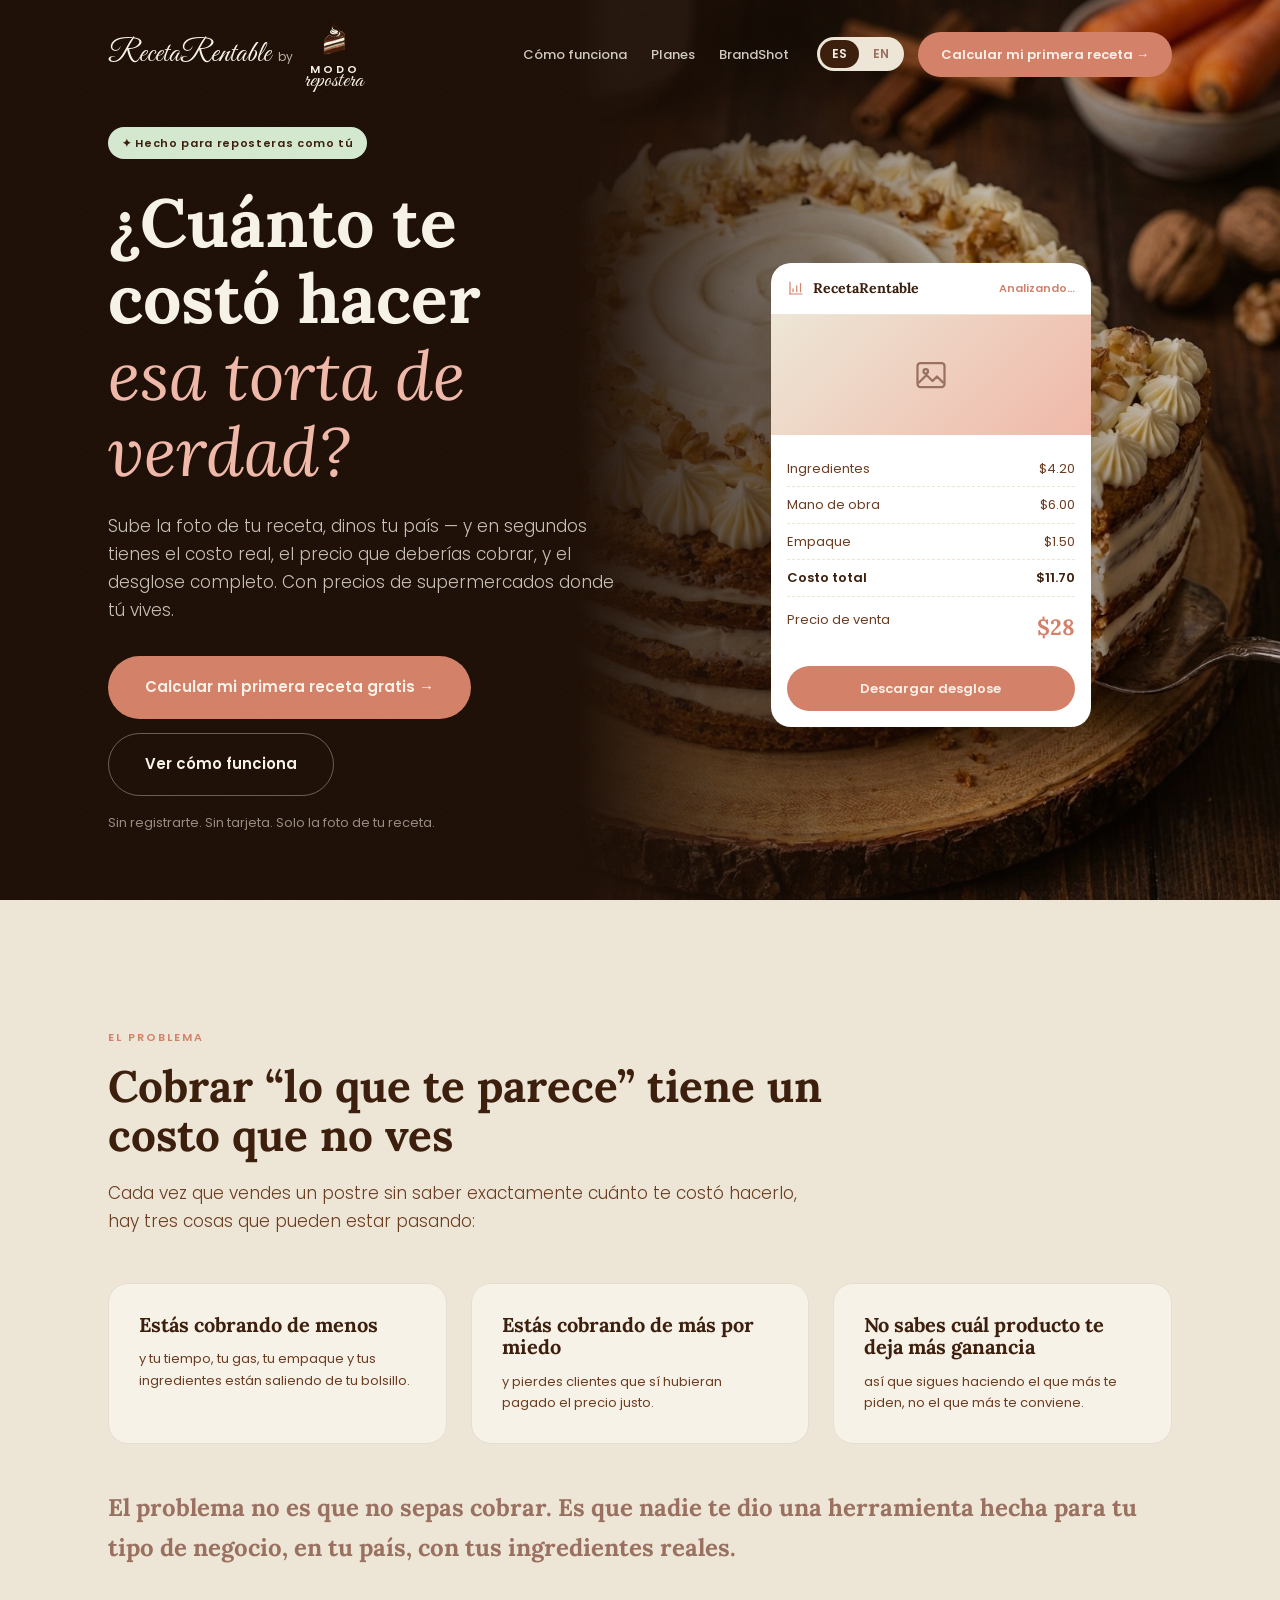
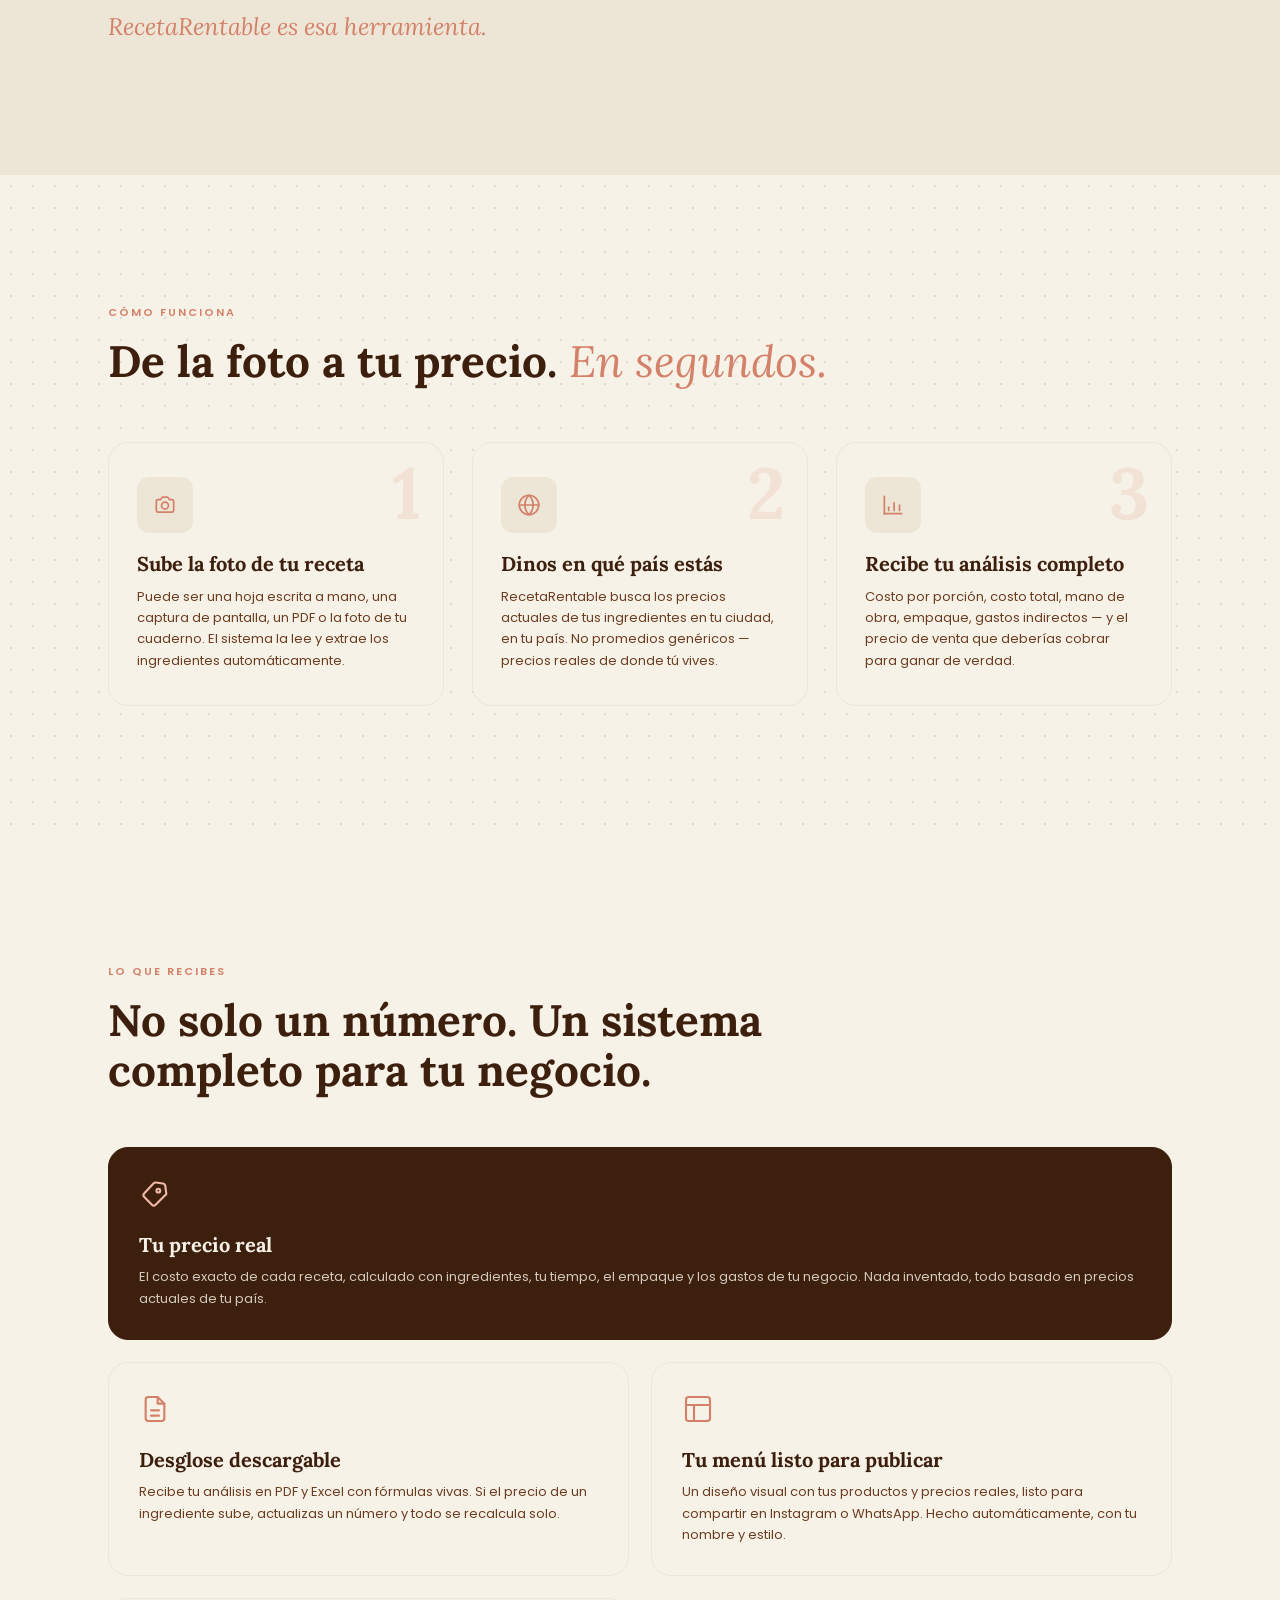
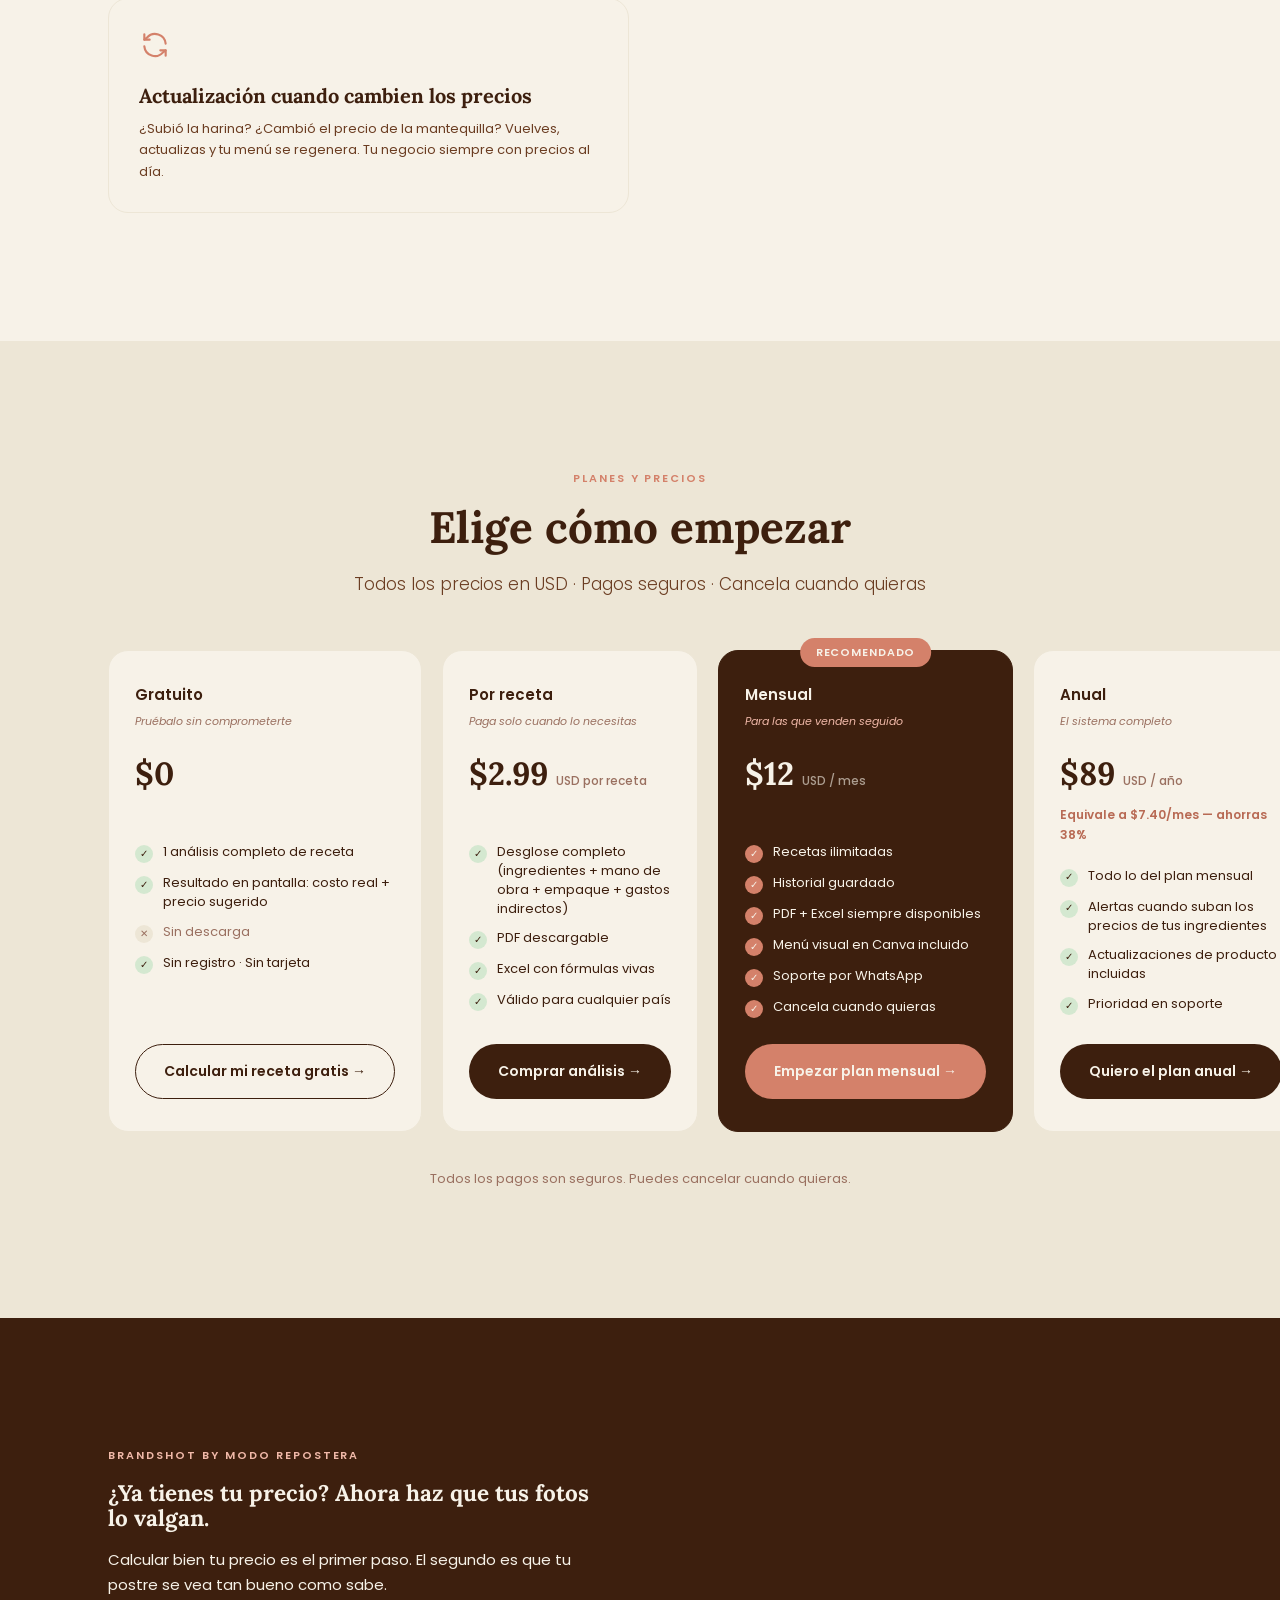
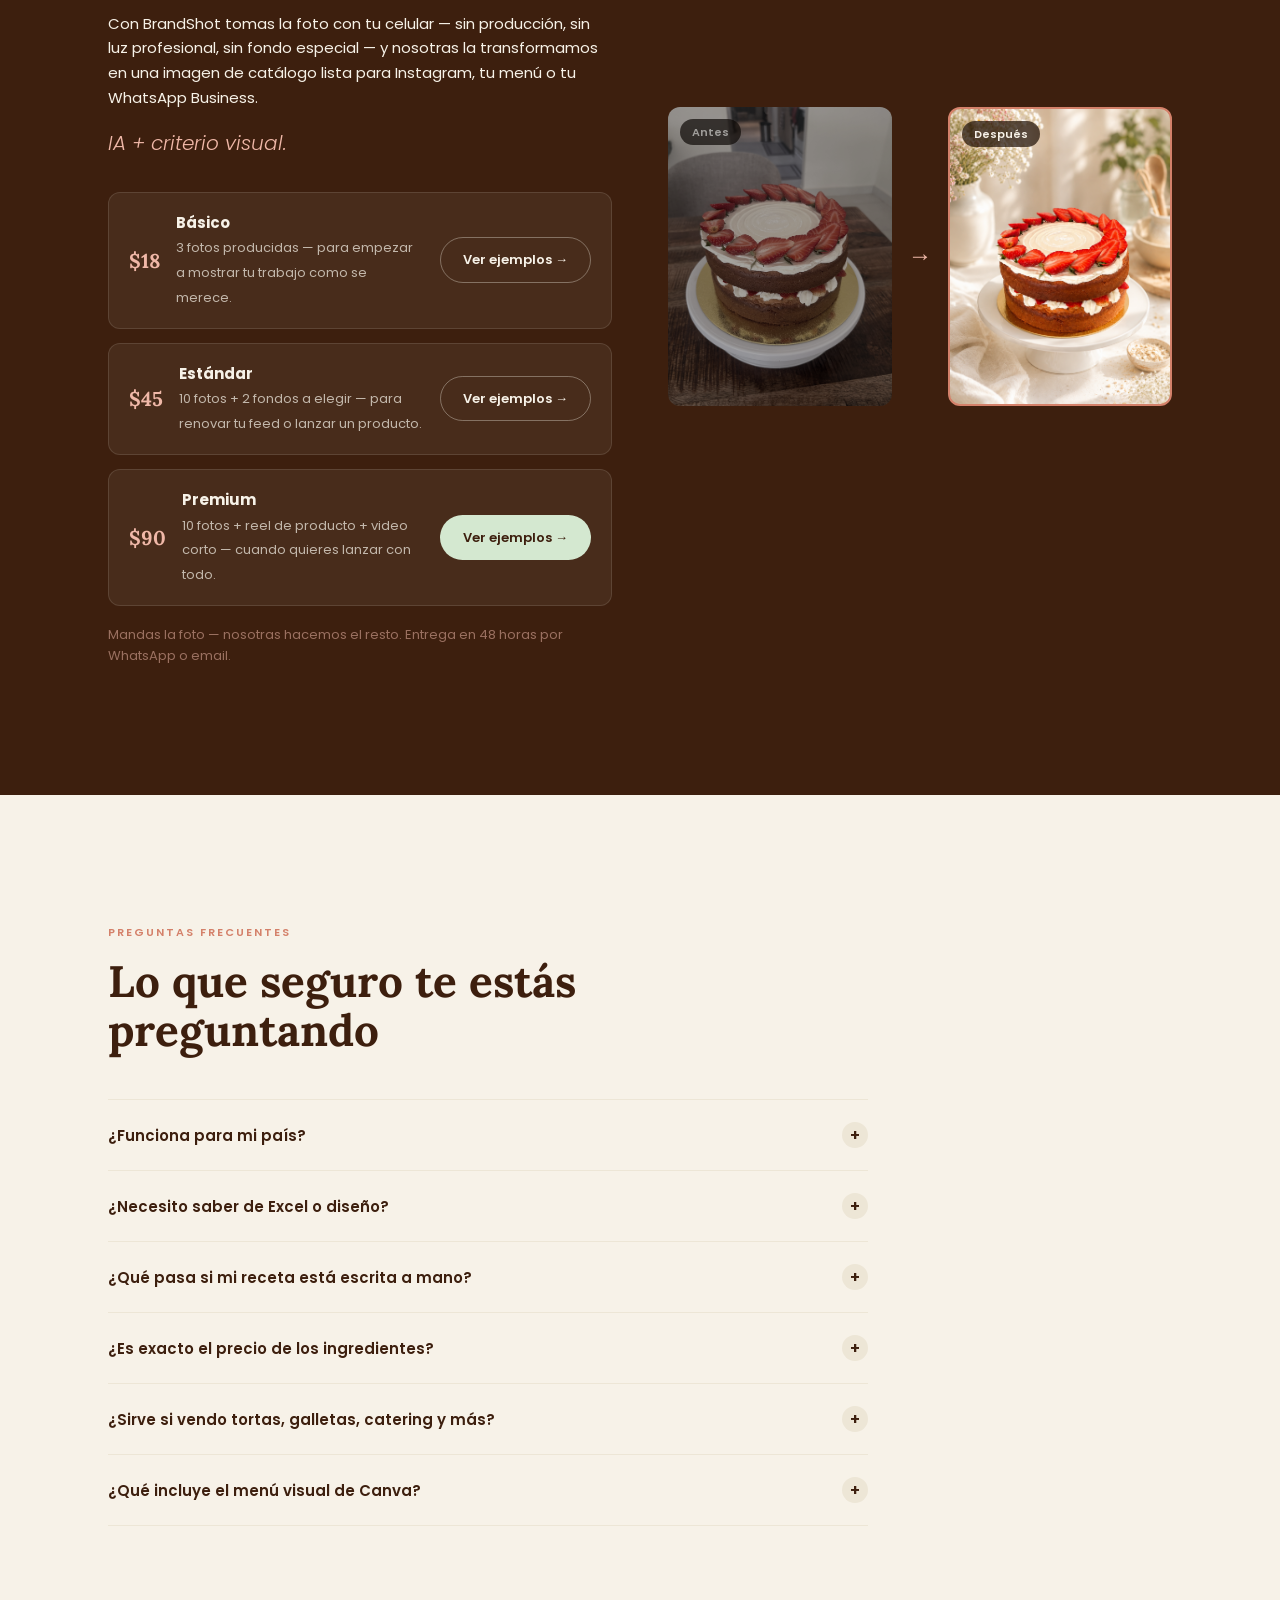
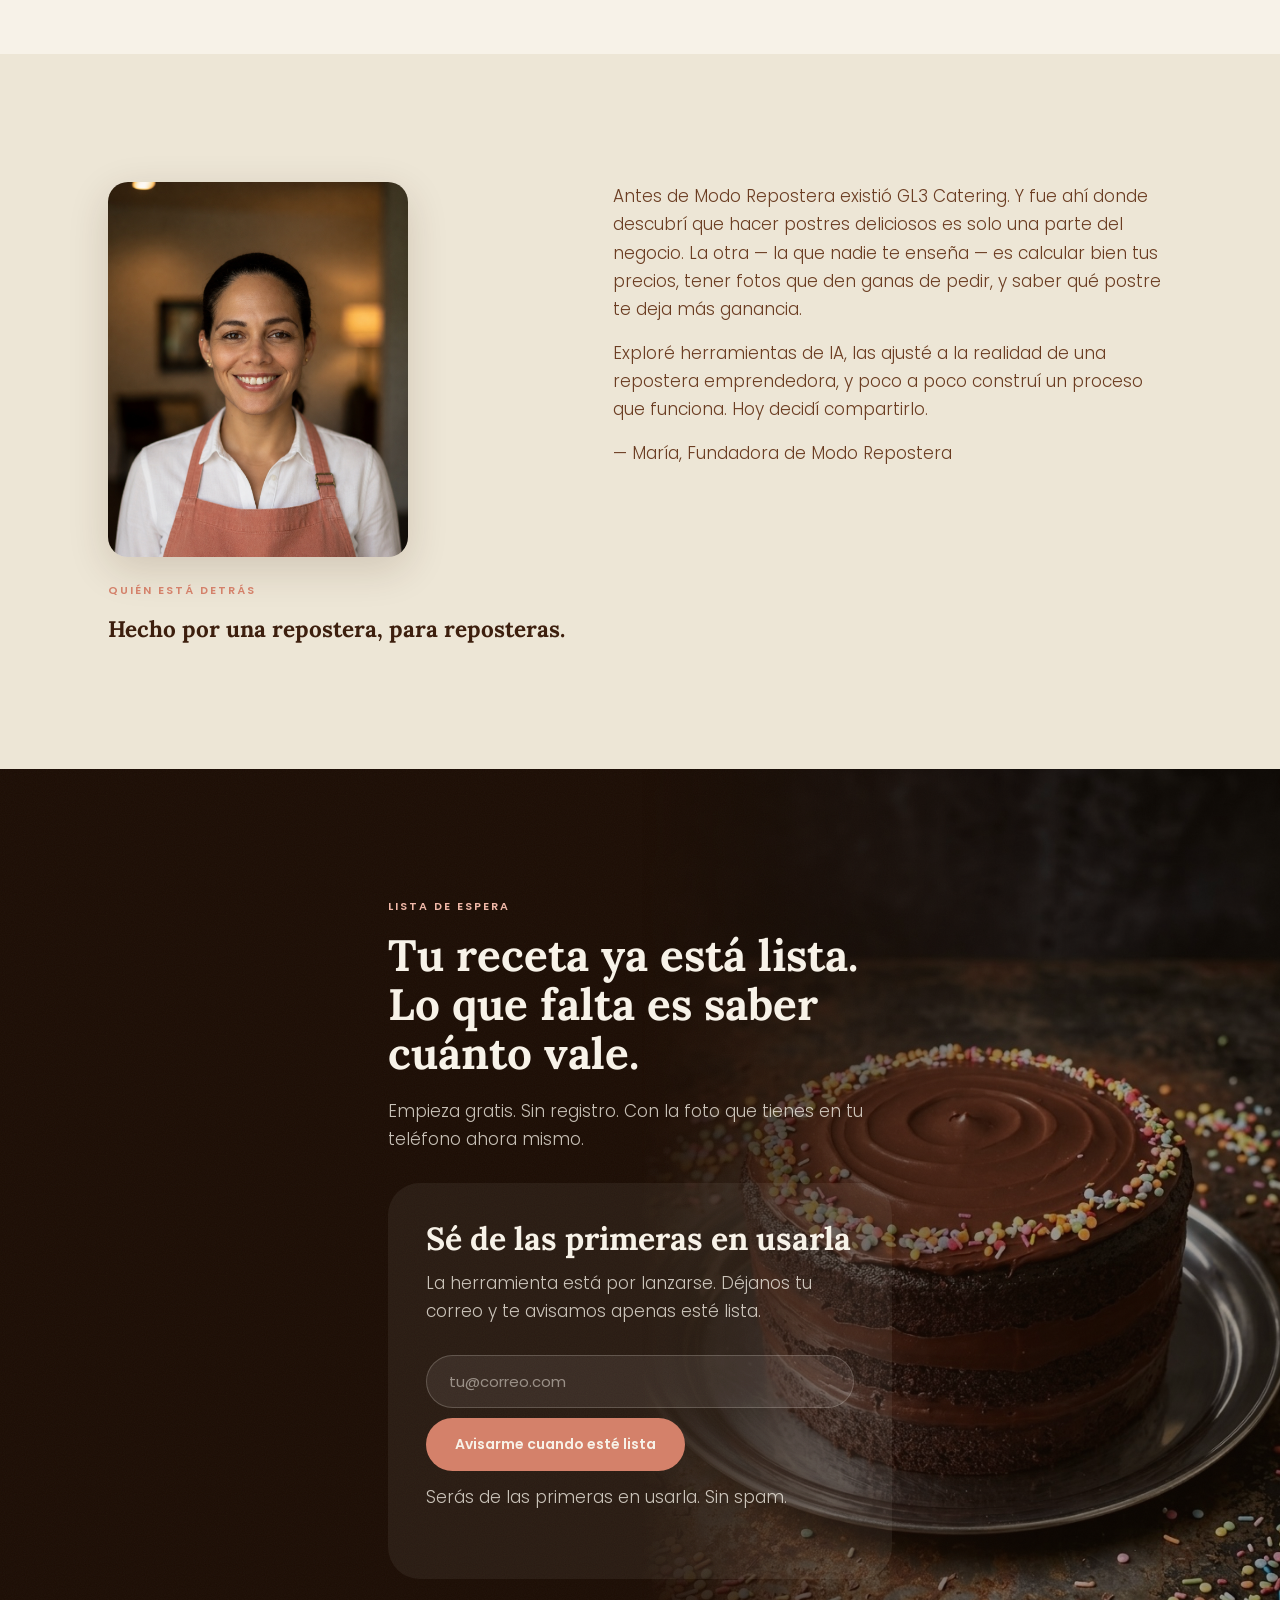
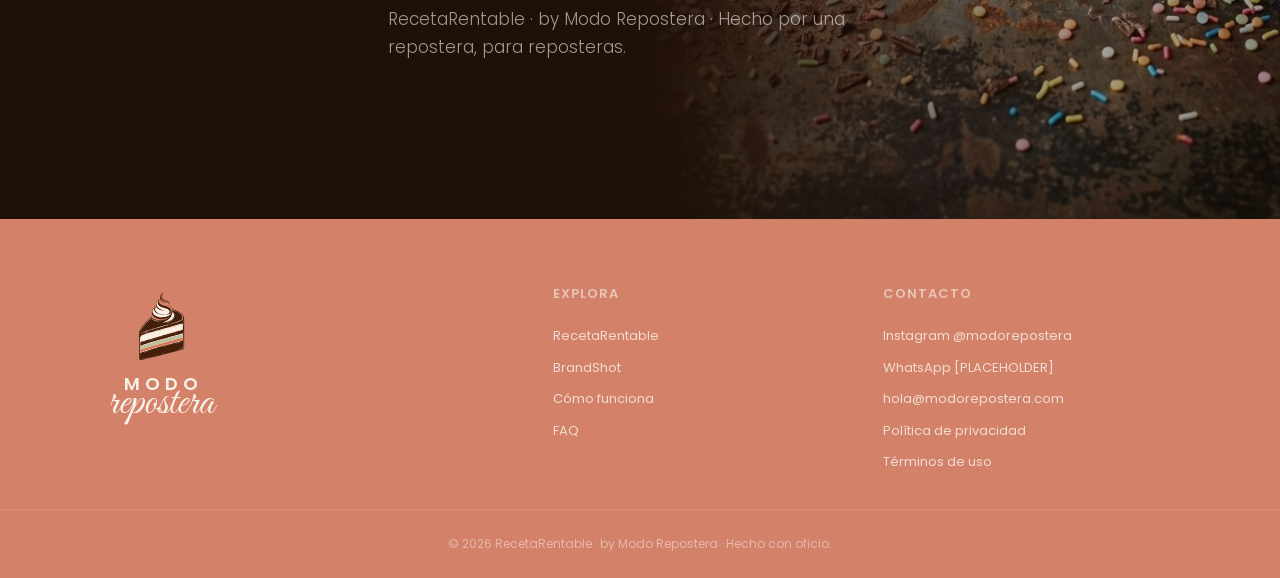
==== commit f1e6c20c: "Logos sin fondo, lockup nav/footer, foto fundadora y fotos en CTA/BrandShot - Quita el rectángulo de" ====
--- a/index.html
+++ b/index.html
@@ -27,10 +27,16 @@
   <header class="nav">
     <div class="container nav__inner">
       <a class="nav__logo" href="#top" aria-label="RecetaRentable by Modo Repostera">
-        <span class="nav__logo-text">RecetaRentable</span>
-        <span class="nav__logo-mark">
-          <img class="mark mark--light" src="assets/logos/iso-light.svg" alt="by Modo Repostera" onerror="this.closest('.nav__logo-mark').style.display='none'" />
-          <img class="mark mark--dark" src="assets/logos/iso-color.svg" alt="" aria-hidden="true" />
+        <span class="nav__rr">
+          <span class="nav__rr-name">RecetaRentable</span>
+          <span class="nav__rr-by">by</span>
+        </span>
+        <span class="brandlock brandlock--nav">
+          <img class="brandlock__iso" src="assets/logos/iso-color.svg" alt="Modo Repostera" />
+          <span class="brandlock__name">
+            <span class="brandlock__modo">MODO</span>
+            <span class="brandlock__rep">repostera</span>
+          </span>
         </span>
       </a>
       <nav class="nav__links">
@@ -341,7 +347,7 @@
   <section class="section bg-cream-dark" id="origin">
     <div class="container origin">
       <div>
-        <div class="origin__avatar" aria-hidden="true"><svg viewBox="0 0 24 24" fill="none" stroke="currentColor" stroke-width="1.5" stroke-linecap="round" stroke-linejoin="round"><path d="M7 14h10v4a2 2 0 0 1-2 2H9a2 2 0 0 1-2-2z"/><path d="M17 14a4 4 0 0 0 1-7.9A4 4 0 0 0 12 4a4 4 0 0 0-6 2.1A4 4 0 0 0 7 14"/><path d="M9.5 18h5"/></svg></div>
+        <div class="origin__photo"><img src="assets/photos/MMGL.PNG" alt="María, fundadora de Modo Repostera" /></div>
         <span class="eyebrow" data-i18n="origin.eyebrow">Quién está detrás</span>
         <h2 data-i18n="origin.h2">Hecho por una repostera, para reposteras.</h2>
       </div>
@@ -355,6 +361,7 @@
 
   <!-- ===== WAITLIST + CTA FINAL ===== -->
   <section class="section bg-dark grain" id="waitlist">
+    <div class="final__photo" aria-hidden="true"></div>
     <div class="container final">
       <span class="eyebrow center" style="display:block;">Lista de espera</span>
       <h2 data-i18n="final.h2">Tu receta ya está lista. Lo que falta es saber cuánto vale.</h2>
@@ -381,11 +388,13 @@
   <footer class="bg-footer footer">
     <div class="container footer__grid">
       <div class="footer__brand">
-        <img class="footer__logo" src="assets/logos/logo-light.svg" alt="RecetaRentable by Modo Repostera" onerror="this.style.display='none';this.nextElementSibling.style.display='block'" />
-        <div class="footer__brand-text" style="display:none">
-          <strong>RecetaRentable</strong>
-          <span class="script">by Modo Repostera</span>
-        </div>
+        <span class="brandlock brandlock--footer">
+          <img class="brandlock__iso" src="assets/logos/iso-color.svg" alt="Modo Repostera" />
+          <span class="brandlock__name">
+            <span class="brandlock__modo">MODO</span>
+            <span class="brandlock__rep">repostera</span>
+          </span>
+        </span>
       </div>
       <div>
         <h4 data-i18n="footer.explore">Explora</h4>
--- a/styles.css
+++ b/styles.css
@@ -35,7 +35,7 @@
 .bg-cream-dark { background: var(--cream-dark); }
 .bg-chocolate  { background: var(--chocolate); color: var(--cream); }
 .bg-dark       { background: var(--hero-bg); color: var(--cream); position: relative; }
-.bg-footer     { background: var(--chocolate-deep); color: var(--cream); }
+.bg-footer     { background: var(--terracotta); color: var(--cream); }
 
 /* Grain overlay para fondos oscuros */
 .grain::before {
@@ -117,12 +117,34 @@
   transition: background 300ms var(--ease-out), box-shadow 300ms var(--ease-out);
 }
 .nav__inner { display: flex; align-items: center; gap: 28px; padding-block: 18px; }
-.nav__logo { display: flex; align-items: center; gap: 12px; font-family: var(--font-display); font-weight: 700; font-size: var(--text-md); color: var(--cream); transition: color 300ms; }
-.nav__logo-text { line-height: 1; }
-
-/* Modo Repostera isotipo (transparent SVG). Swaps white (dark bg) / color (cream bg). */
-.nav__logo-mark { display: inline-flex; align-items: center; }
-.nav__logo-mark .mark { height: 36px; width: auto; display: block; }
+.nav__logo { display: flex; align-items: center; gap: 11px; }
+
+/* "RecetaRentable by" — script (Great Vibes) igual que "repostera" */
+.nav__rr { display: inline-flex; align-items: baseline; gap: 7px; }
+.nav__rr-name { font-family: var(--font-script); font-weight: 400; font-size: 30px; line-height: 1; color: var(--cream); transition: color 300ms; }
+.nav__rr-by { font-family: var(--font-body); font-weight: 400; font-size: 12px; color: rgba(247,242,232,0.7); transition: color 300ms; }
+.nav.scrolled .nav__rr-name { color: var(--chocolate); }
+.nav.scrolled .nav__rr-by { color: var(--chocolate-muted); }
+
+/* Brand lockup: isotipo a color + nombre en texto (color controlado por contexto). */
+.brandlock { display: inline-flex; flex-direction: column; align-items: center; gap: 5px; }
+.brandlock__iso { width: auto; display: block; }
+.brandlock__name { display: flex; flex-direction: column; align-items: center; line-height: 0.85; }
+.brandlock__modo { font-family: var(--font-body); font-weight: 600; text-transform: uppercase; letter-spacing: 0.28em; text-indent: 0.28em; }
+.brandlock__rep { font-family: var(--font-script); font-weight: 400; }
+
+.brandlock--nav .brandlock__iso { height: 42px; }
+.brandlock--nav .brandlock__modo { font-size: 11px; }
+.brandlock--nav .brandlock__rep { font-size: 23px; margin-top: -3px; }
+
+.brandlock--footer .brandlock__iso { height: 88px; }
+.brandlock--footer .brandlock__modo { font-size: 18px; }
+.brandlock--footer .brandlock__rep { font-size: 42px; margin-top: -5px; }
+
+/* Color de las letras según el fondo */
+.nav .brandlock__name { color: var(--cream); transition: color 300ms; }
+.nav.scrolled .brandlock__name { color: var(--chocolate); }
+.footer .brandlock__name { color: var(--cream); }
 .nav__logo-mark .mark--dark { display: none; }
 .nav.scrolled .nav__logo-mark .mark--light { display: none; }
 .nav.scrolled .nav__logo-mark .mark--dark { display: block; }
@@ -254,7 +276,7 @@
 .beforeafter { display: grid; grid-template-columns: 1fr auto 1fr; gap: 16px; align-items: center; }
 .ba { position: relative; aspect-ratio: 3/4; border-radius: var(--radius-md); overflow: hidden; }
 .ba--before { background-image: url('assets/photos/before-cake.jpg'), linear-gradient(135deg, var(--chocolate-light), var(--chocolate-muted)); background-size: cover, cover; background-position: center, center; filter: brightness(0.65) saturate(0.5); }
-.ba--after { background-image: url('assets/photos/after-cake.jpg'), linear-gradient(135deg, var(--terracotta-light), var(--terracotta)); background-size: cover, cover; background-position: center, center; border: 2px solid var(--terracotta); }
+.ba--after { background-image: url('assets/photos/after-cake.png'), linear-gradient(135deg, var(--terracotta-light), var(--terracotta)); background-size: cover, cover; background-position: center, center; border: 2px solid var(--terracotta); }
 .ba__label { position: absolute; top: 12px; left: 12px; background: rgba(28,13,4,0.7); color: var(--cream); font-size: 11px; font-weight: 600; padding: 4px 12px; border-radius: var(--radius-pill); }
 .ba__arrow { font-size: 24px; color: var(--terracotta-light); }
 .packages { display: flex; flex-direction: column; gap: 14px; margin-top: 32px; }
@@ -276,8 +298,8 @@
 
 /* ---------- ORIGEN ---------- */
 .origin { display: grid; grid-template-columns: 0.9fr 1.1fr; gap: 48px; align-items: start; }
-.origin__avatar { width: 96px; height: 96px; border-radius: 50%; background: linear-gradient(135deg, var(--terracotta), var(--terracotta-dark)); display: grid; place-items: center; margin-bottom: 20px; }
-.origin__avatar svg { width: 46px; height: 46px; color: var(--cream); }
+.origin__photo { margin-bottom: 24px; }
+.origin__photo img { width: 100%; max-width: 300px; aspect-ratio: 4/5; object-fit: cover; object-position: center top; border-radius: var(--radius-lg); display: block; box-shadow: var(--shadow-lg); }
 .origin__story p { font-size: var(--text-md); font-weight: 300; margin-bottom: 16px; color: var(--chocolate-light); }
 .origin__sign { font-weight: 600; color: var(--chocolate); }
 .countries { display: flex; flex-wrap: wrap; gap: 10px; margin-top: 24px; }
@@ -300,13 +322,36 @@
 .bg-dark .form-note { color: rgba(247,242,232,0.55); }
 
 /* ---------- CTA FINAL ---------- */
-.final { text-align: center; position: relative; z-index: 2; }
-.final h2 { font-size: var(--text-3xl); max-width: 16em; margin: 0 auto 18px; }
+#waitlist { overflow: hidden; }
+.final__photo {
+  position: absolute; right: 0; top: 0; bottom: 0; width: 50%;
+  background-image: url('assets/photos/cta-cake.jpg'), linear-gradient(135deg, var(--chocolate-light), var(--chocolate-deep));
+  background-size: cover, cover; background-position: center, center; background-repeat: no-repeat, no-repeat;
+  -webkit-mask-image: linear-gradient(90deg, transparent 0%, rgba(0,0,0,0.5) 28%, black 68%);
+  mask-image: linear-gradient(90deg, transparent 0%, rgba(0,0,0,0.5) 28%, black 68%);
+  opacity: 0.62; z-index: 1;
+}
+.final { text-align: left; position: relative; z-index: 2; max-width: 600px; }
+.final .eyebrow.center { text-align: left; margin-left: 0; }
+.final h2 { font-size: var(--text-3xl); max-width: 14em; margin: 0 0 18px; }
 .final p { font-size: var(--text-md); font-weight: 300; color: rgba(247,242,232,0.78); margin-bottom: 30px; }
+.final .waitlist { text-align: left; padding: clamp(28px, 3vw, 38px); }
+.final .waitlist h3, .final .waitlist p { text-align: left; }
+.final .form-row { max-width: 100%; margin-inline: 0; flex-wrap: wrap; }
+.final .form-row input { min-width: 0; flex: 1 1 200px; }
+.final .form-row .btn { flex: 0 0 auto; }
+@media (max-width: 768px) {
+  .final__photo { width: 100%; height: 38%; bottom: auto; -webkit-mask-image: linear-gradient(180deg, black 35%, transparent 92%); mask-image: linear-gradient(180deg, black 35%, transparent 92%); opacity: 0.3; }
+  .final { max-width: none; text-align: center; padding-top: 24%; }
+  .final .eyebrow.center { text-align: center; margin-inline: auto; }
+  .final h2 { margin-inline: auto; }
+  .final .waitlist { text-align: center; }
+  .final .form-row { margin-inline: auto; }
+}
 
 /* ---------- FOOTER ---------- */
 .footer__grid { display: grid; grid-template-columns: 1.4fr 1fr 1fr; gap: 40px; padding-block: 64px 32px; }
-.footer__logo { height: 104px; width: auto; display: block; }
+.footer__logo { height: 160px; width: auto; display: block; }
 .footer__brand strong { font-family: var(--font-display); font-size: var(--text-lg); }
 .footer__brand .script { font-size: 26px; color: var(--terracotta-light); display: block; margin-top: 6px; }
 .footer h4 { font-size: var(--text-sm); font-weight: 600; letter-spacing: 0.08em; text-transform: uppercase; margin-bottom: 16px; color: rgba(247,242,232,0.6); }
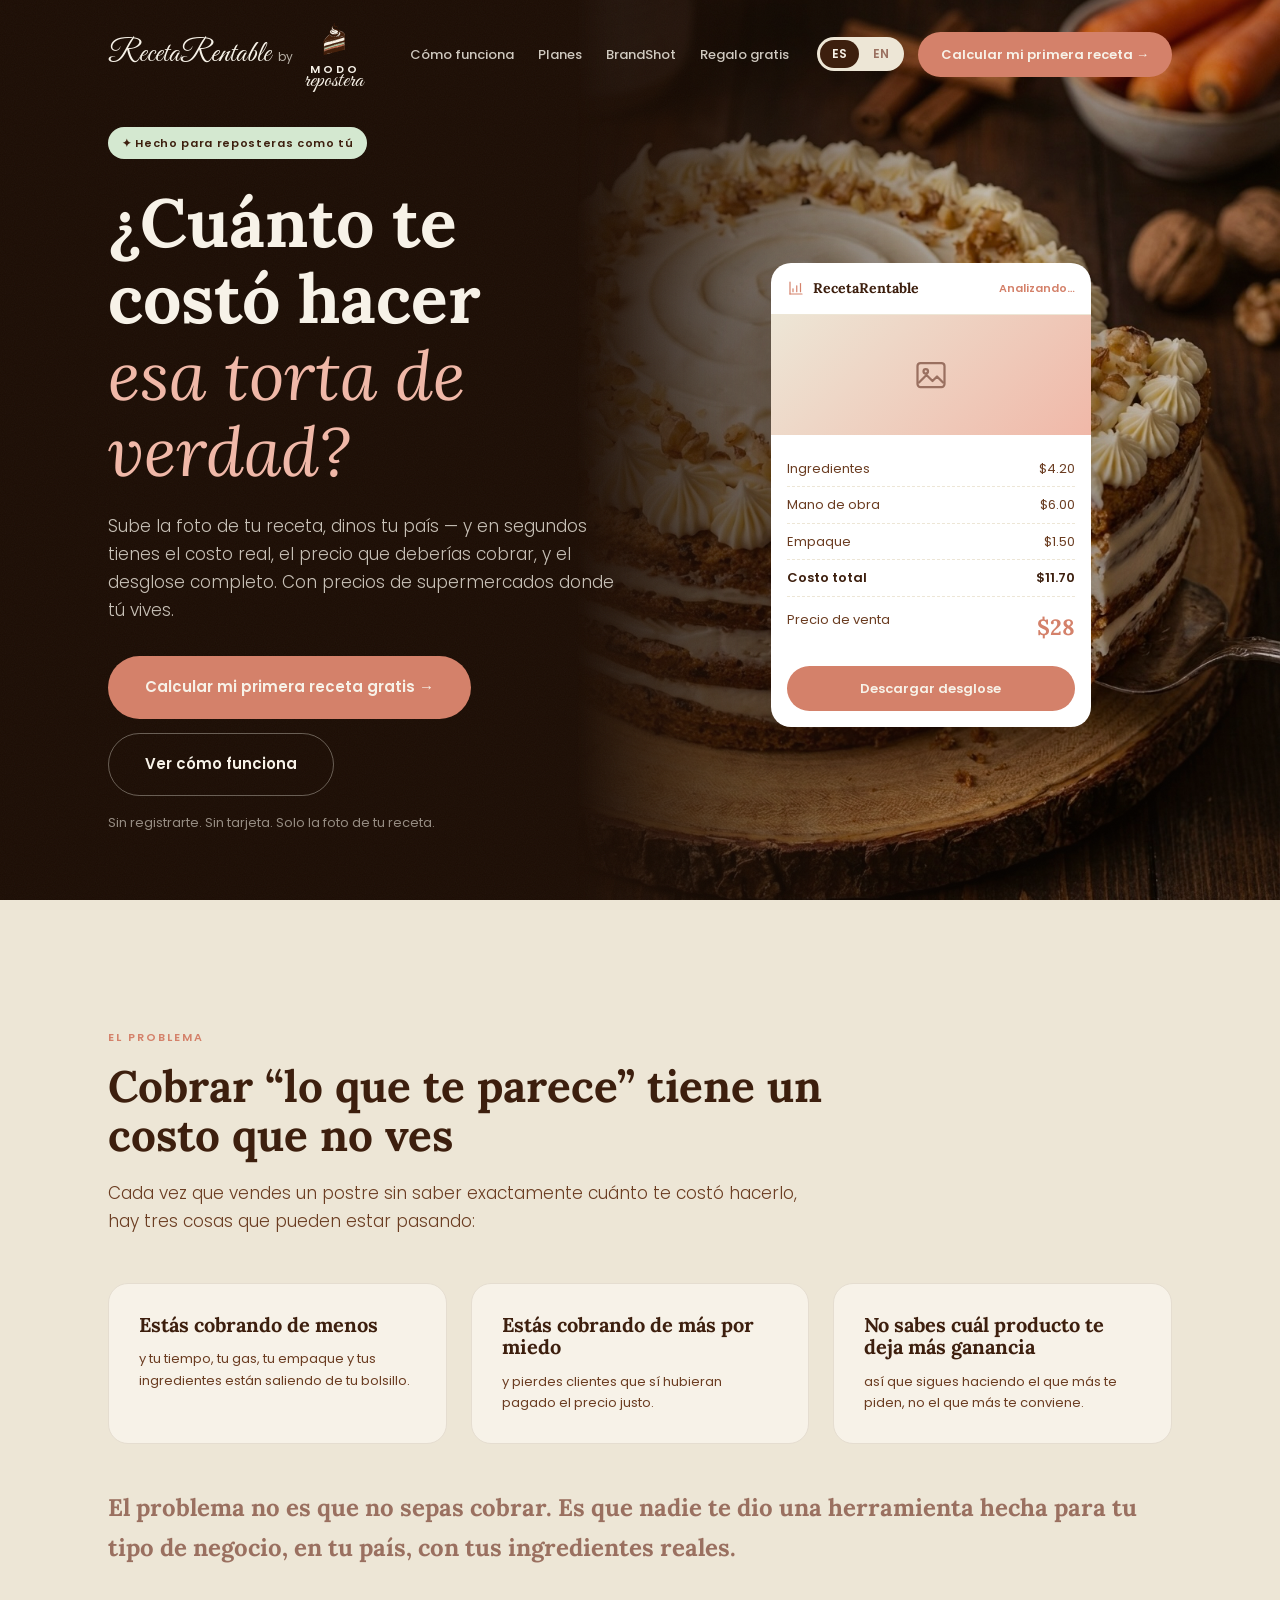
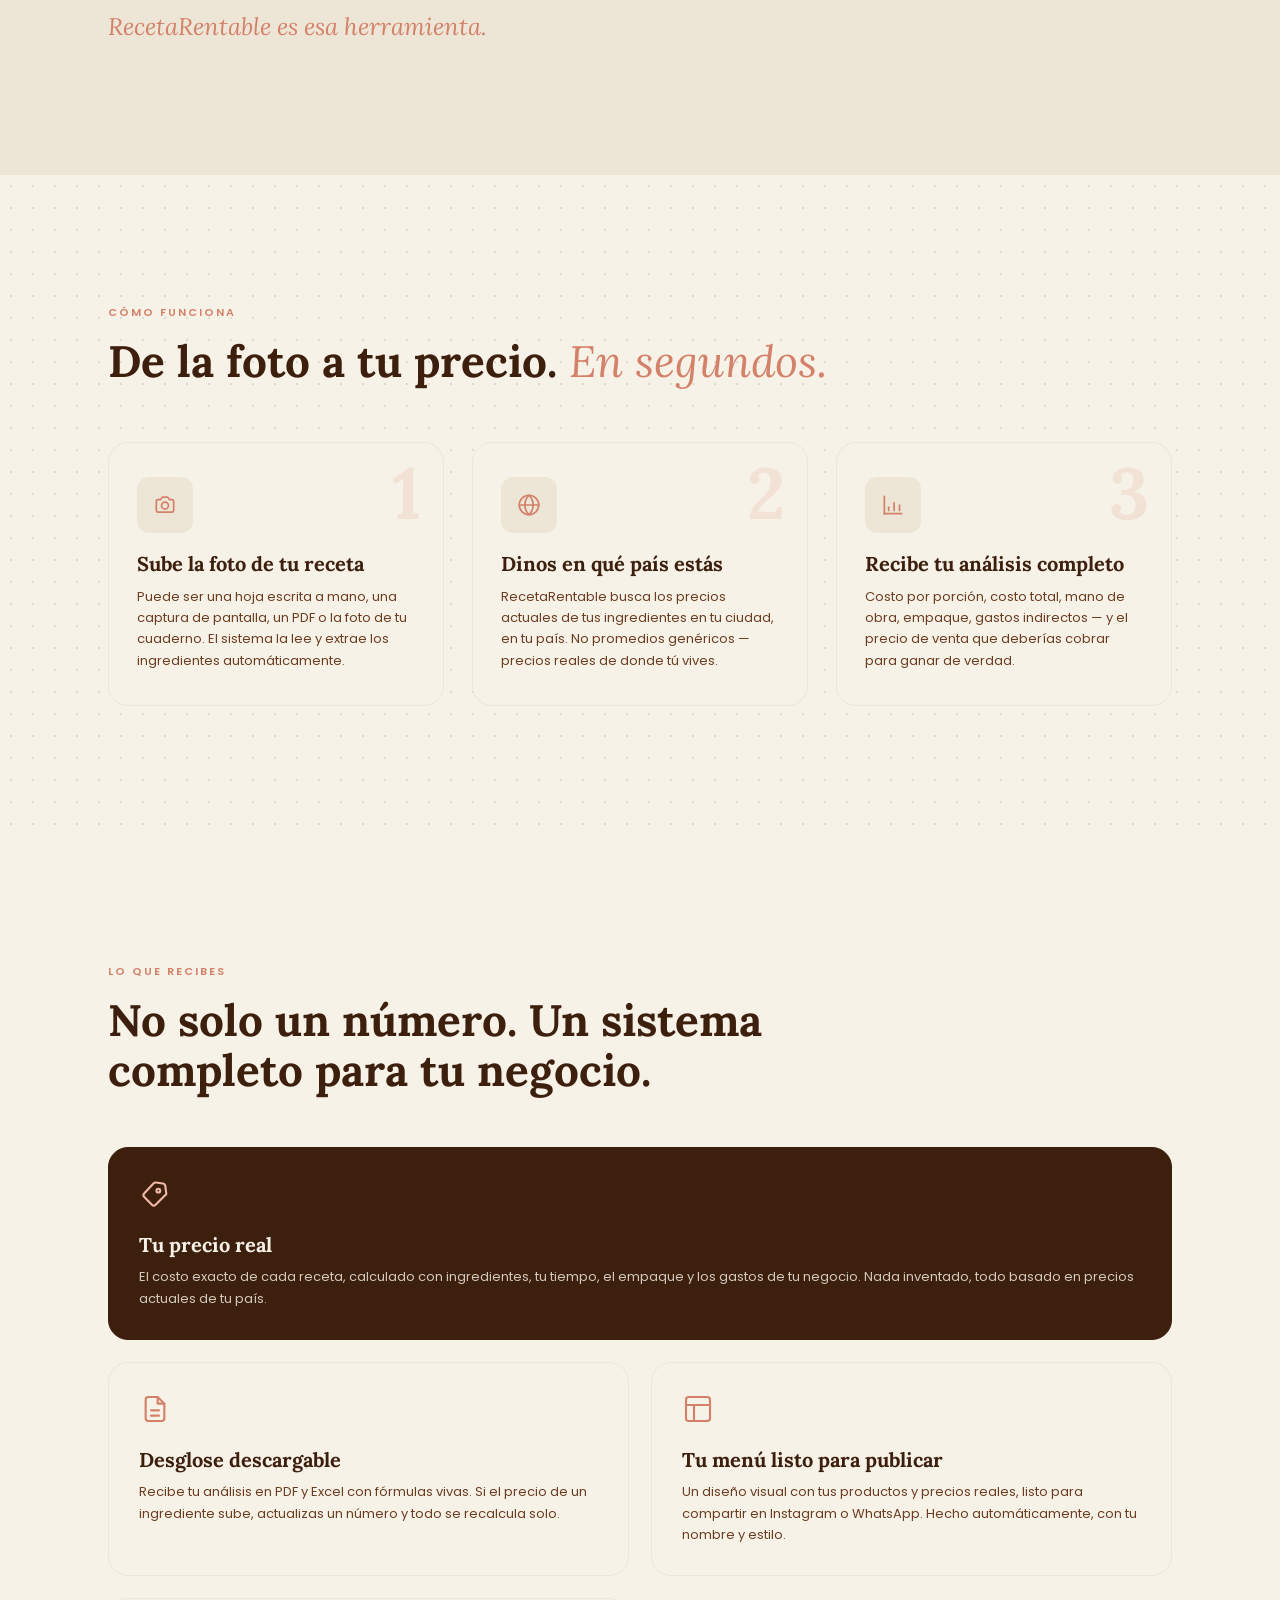
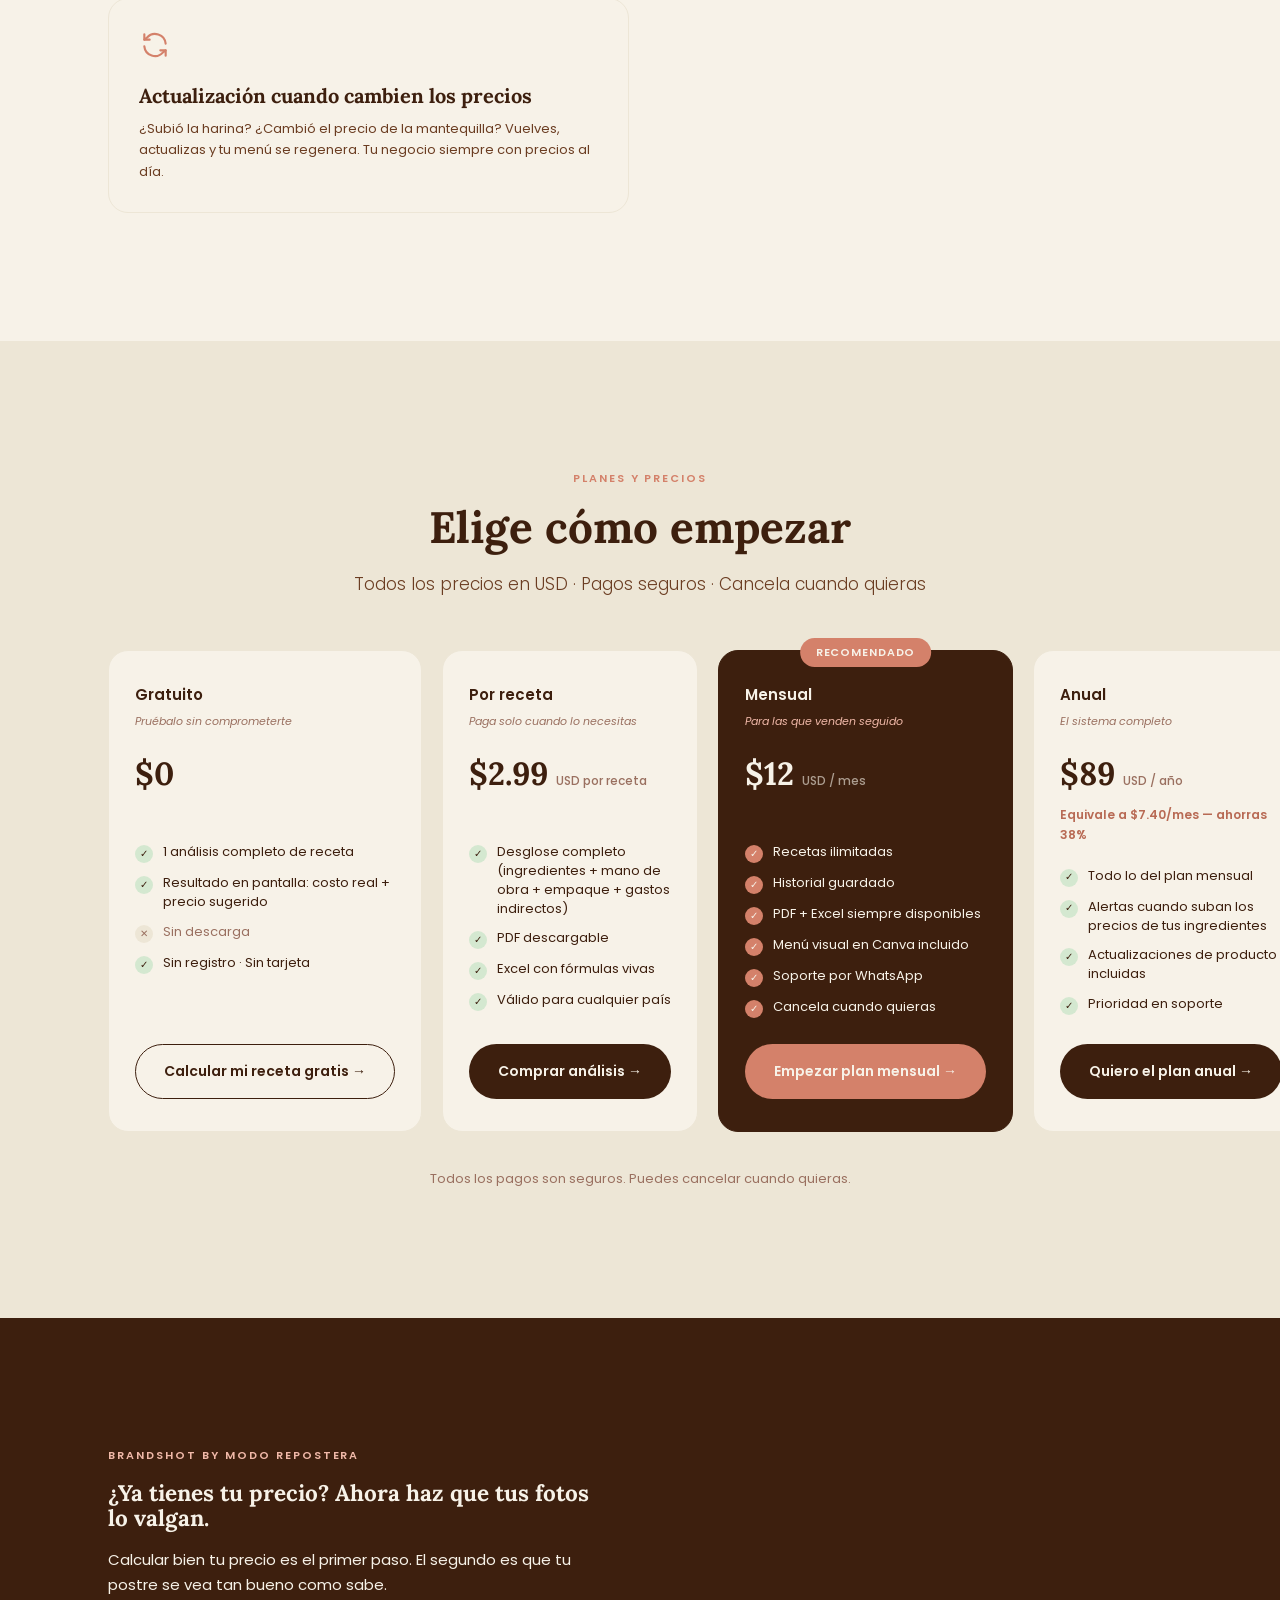
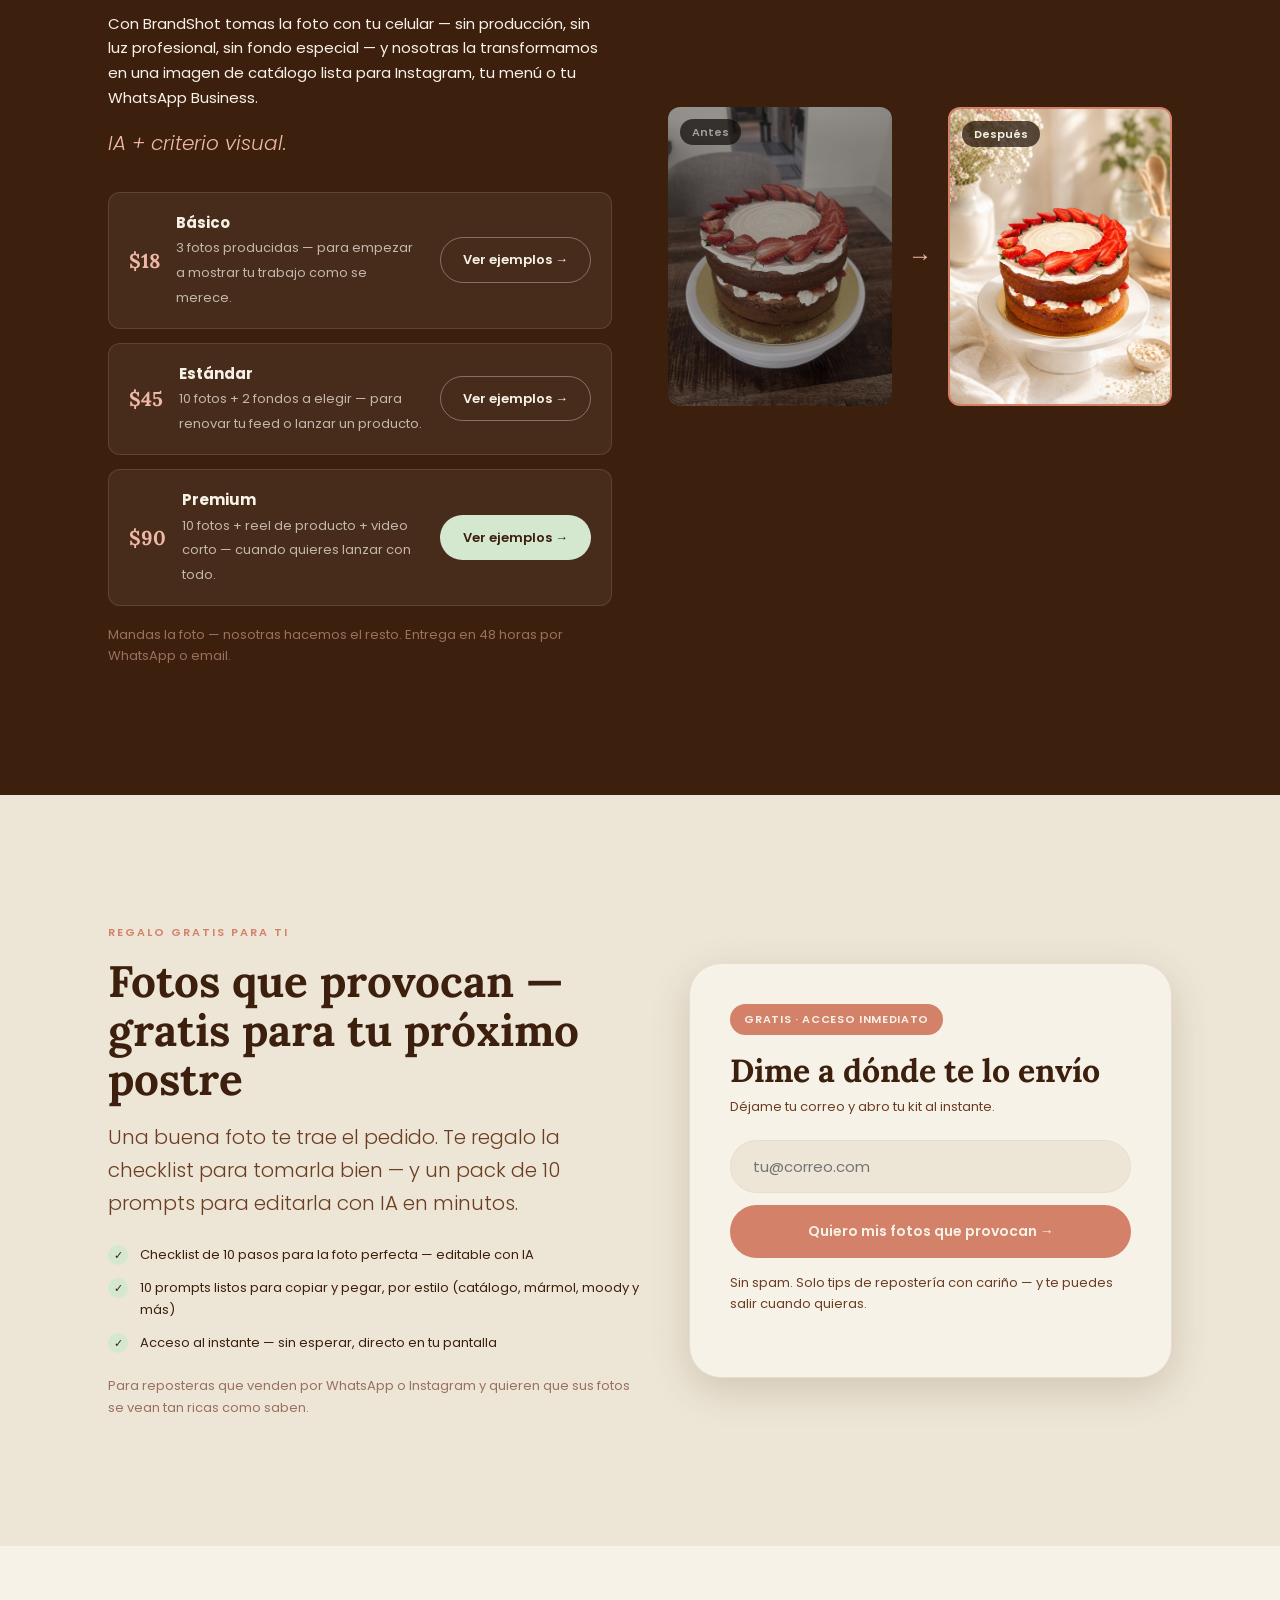
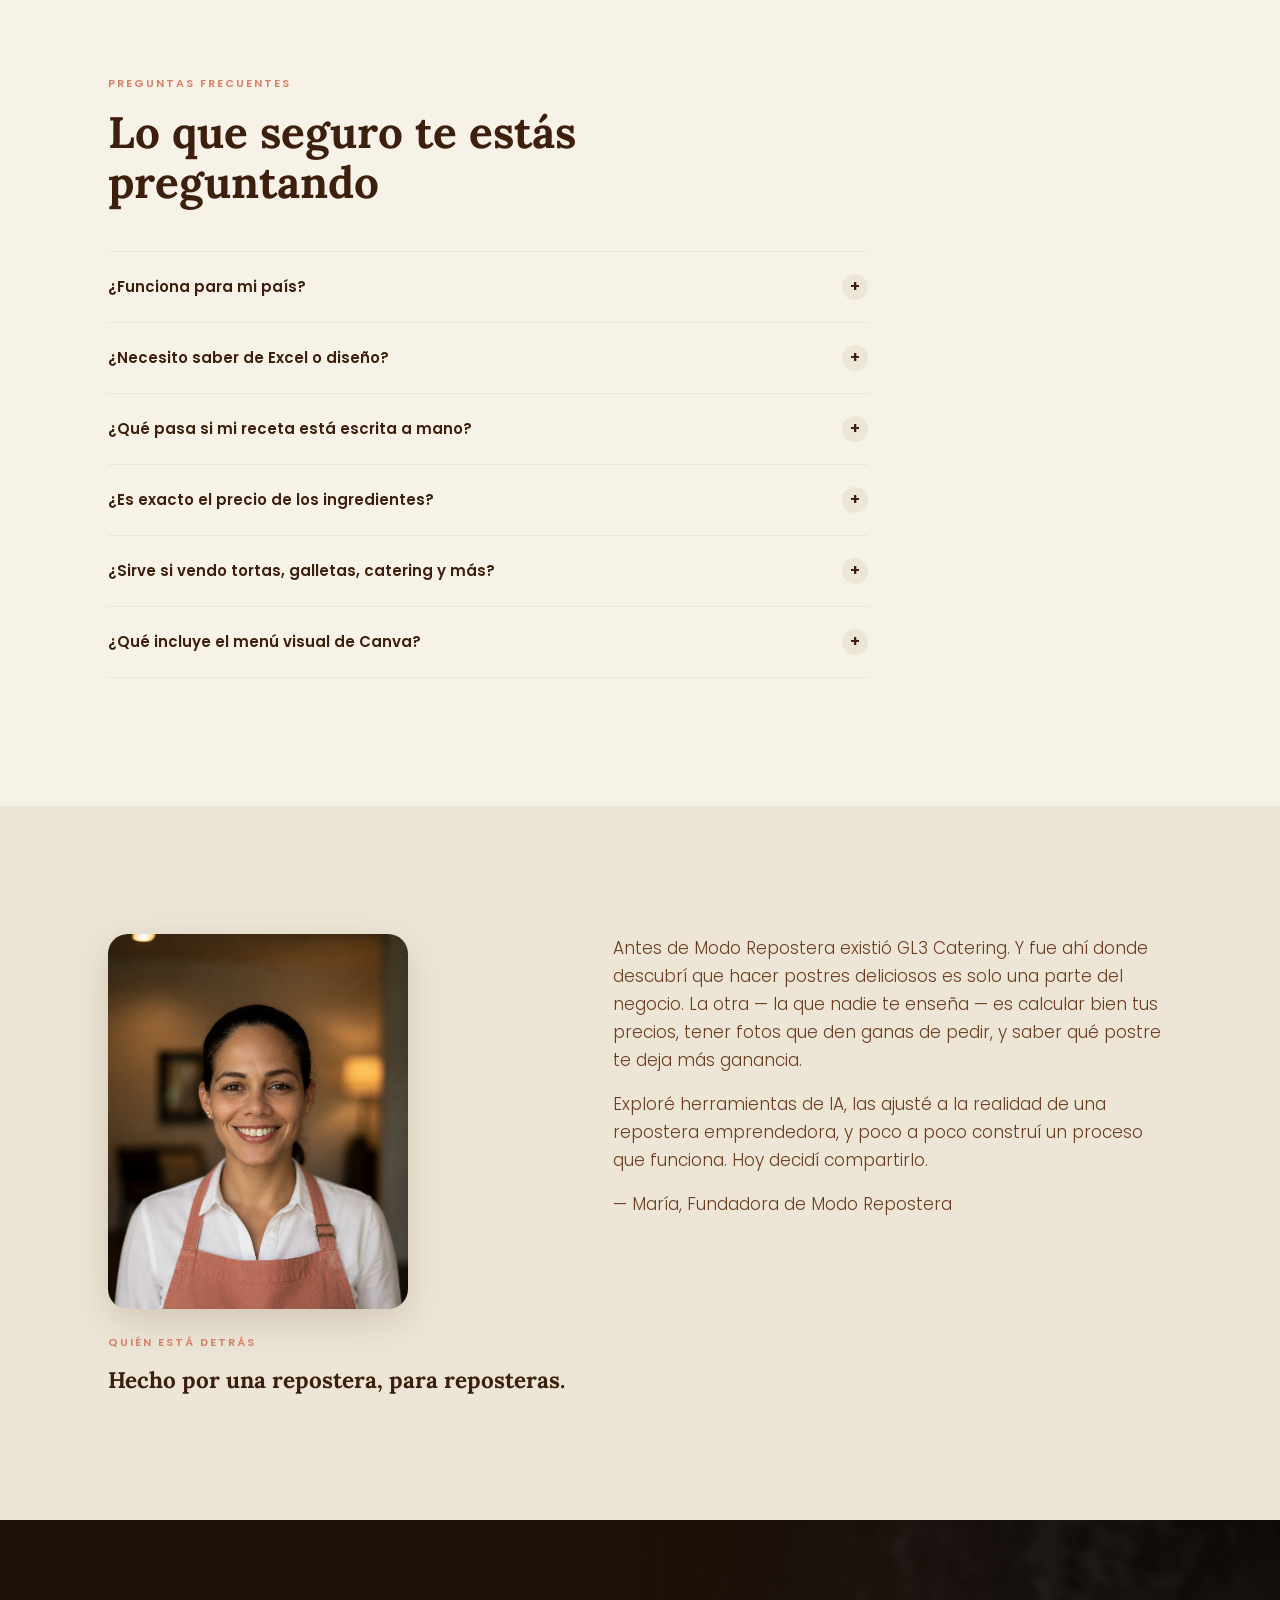
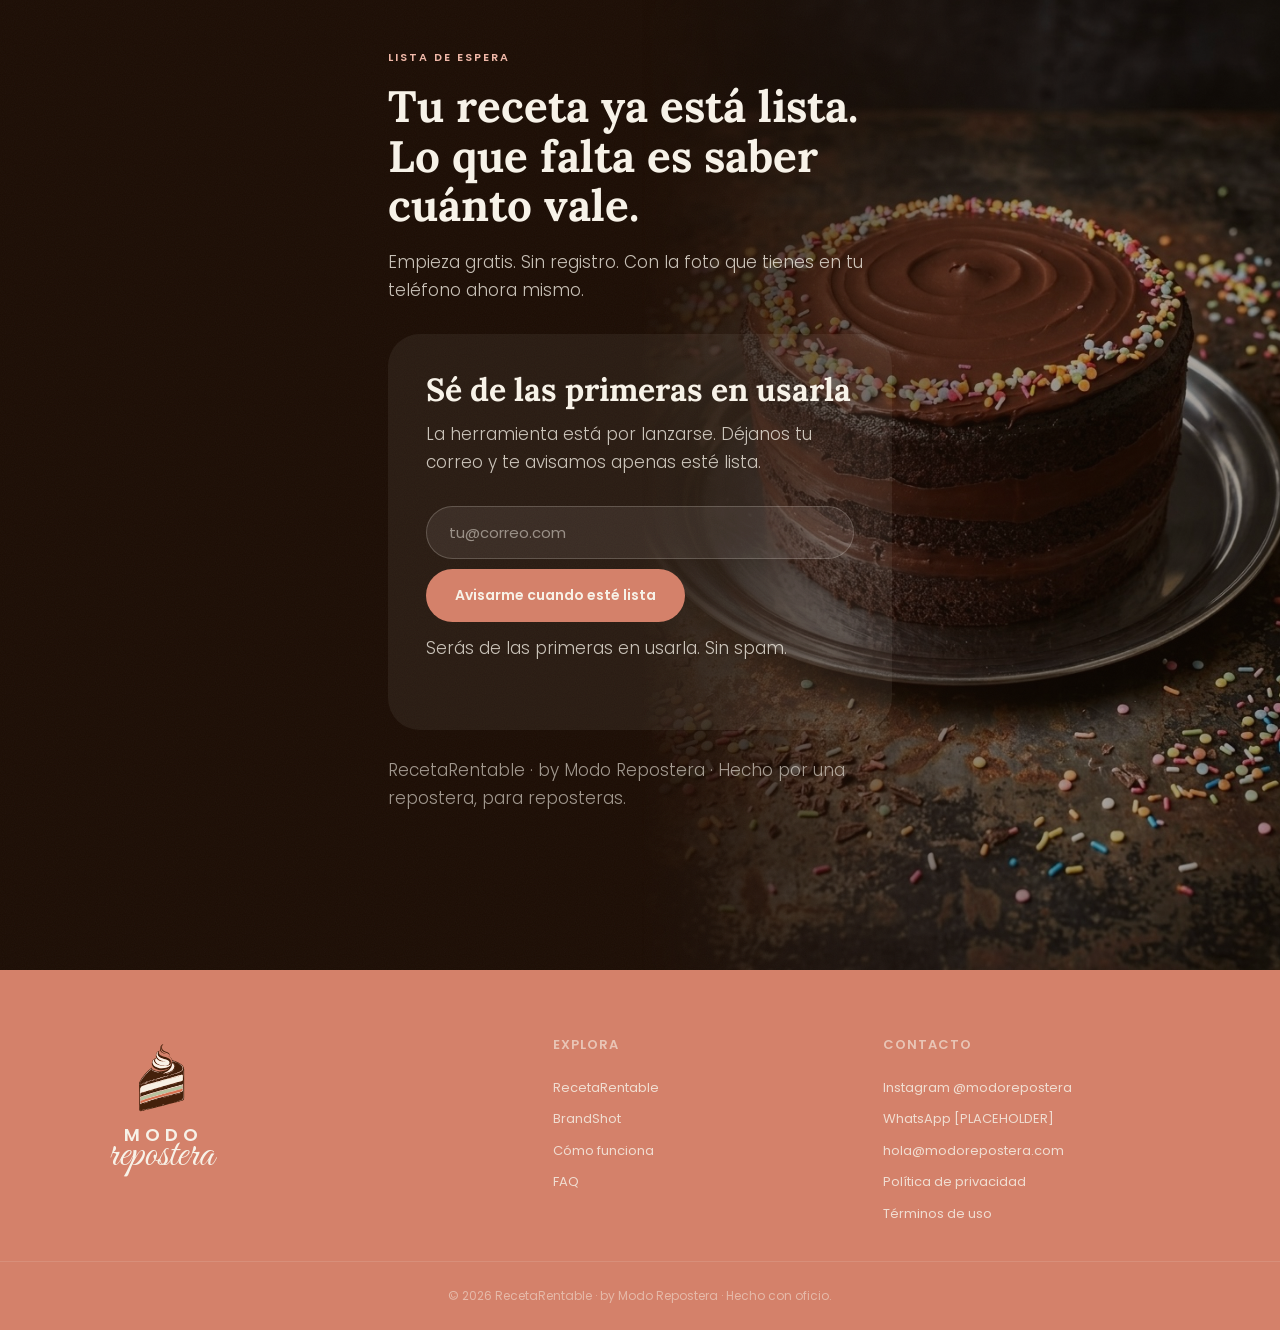
==== commit 39df5592: "Lead magnet "Fotos que provocan": checklist + pack de prompts IA - Pagina entregable fotos-que-provo" ====
--- a/index.html
+++ b/index.html
@@ -43,6 +43,7 @@
         <a href="#how" data-i18n="nav.how">Cómo funciona</a>
         <a href="#plans" data-i18n="nav.plans">Planes</a>
         <a href="#brandshot" data-i18n="nav.brandshot">BrandShot</a>
+        <a href="#leadmagnet" data-i18n="nav.gift">Regalo gratis</a>
       </nav>
       <div class="nav__actions">
         <div class="lang-toggle" role="group" aria-label="Language">
@@ -60,6 +61,7 @@
     <a href="#how" data-i18n="nav.how">Cómo funciona</a>
     <a href="#plans" data-i18n="nav.plans">Planes</a>
     <a href="#brandshot" data-i18n="nav.brandshot">BrandShot</a>
+    <a href="#leadmagnet" data-i18n="nav.gift">Regalo gratis</a>
     <a href="#waitlist" data-i18n="nav.cta">Calcular mi primera receta →</a>
   </div>
 
@@ -307,6 +309,39 @@
     </div>
   </section>
 
+  <!-- ===== LEAD MAGNET — Fotos que provocan ===== -->
+  <section class="section bg-cream-dark" id="leadmagnet">
+    <div class="container leadmagnet">
+      <div class="leadmagnet__copy">
+        <span class="eyebrow" data-i18n="lm.eyebrow">Regalo gratis para ti</span>
+        <h2 data-i18n="lm.h2">Fotos que provocan — gratis para tu próximo postre</h2>
+        <p class="lead" data-i18n="lm.sub">Una buena foto te trae el pedido. Te regalo la checklist para tomarla bien — y un pack de 10 prompts para editarla con IA en minutos.</p>
+        <ul class="leadmagnet__list">
+          <li><span class="ic">✓</span><span data-i18n="lm.b1">Checklist de 10 pasos para la foto perfecta — editable con IA</span></li>
+          <li><span class="ic">✓</span><span data-i18n="lm.b2">10 prompts listos para copiar y pegar, por estilo (catálogo, mármol, moody y más)</span></li>
+          <li><span class="ic">✓</span><span data-i18n="lm.b3">Acceso al instante — sin esperar, directo en tu pantalla</span></li>
+        </ul>
+        <p class="micro" data-i18n="lm.who">Para reposteras que venden por WhatsApp o Instagram y quieren que sus fotos se vean tan ricas como saben.</p>
+      </div>
+
+      <div class="leadmagnet__card">
+        <span class="leadmagnet__badge" data-i18n="lm.badge">Gratis · Acceso inmediato</span>
+        <h3 data-i18n="lm.formTitle">Dime a dónde te lo envío</h3>
+        <p data-i18n="lm.formSub">Déjame tu correo y abro tu kit al instante.</p>
+        <!-- Kit (ConvertKit) form 9589563. El form dispara la suscripción y
+             redirige al entregable (data-redirect) vía main.js. -->
+        <form id="lm-form" class="form lm-form"
+              action="https://app.kit.com/forms/9589563/subscriptions"
+              method="POST" target="_blank"
+              data-redirect="fotos-que-provocan.html">
+          <input type="email" name="email_address" required data-i18n-ph="lm.placeholder" placeholder="tu@correo.com" aria-label="Email" />
+          <button type="submit" class="btn btn--primary btn--md btn--full" data-i18n="lm.btn">Quiero mis fotos que provocan →</button>
+        </form>
+        <p class="form-note" data-i18n="lm.note">Sin spam. Solo tips de repostería con cariño — y te puedes salir cuando quieras.</p>
+      </div>
+    </div>
+  </section>
+
   <!-- ===== FAQ ===== -->
   <section class="section bg-cream" id="faq">
     <div class="container">
--- a/styles.css
+++ b/styles.css
@@ -286,6 +286,25 @@
 .package__body span { font-size: var(--text-sm); color: rgba(247,242,232,0.7); }
 .package .btn { margin-left: auto; flex: 0 0 auto; }
 
+/* ---------- LEAD MAGNET ---------- */
+.leadmagnet { display: grid; grid-template-columns: 1.05fr 0.95fr; gap: 48px; align-items: center; }
+.leadmagnet__copy h2 { font-size: var(--text-3xl); margin: 14px 0 16px; max-width: 14em; }
+.leadmagnet__copy .lead { color: var(--chocolate-light); margin-bottom: 24px; max-width: 30em; }
+.leadmagnet__list { display: flex; flex-direction: column; gap: 12px; margin-bottom: 22px; }
+.leadmagnet__list li { display: flex; gap: 12px; align-items: flex-start; font-size: var(--text-sm); color: var(--chocolate); }
+.leadmagnet__list .ic { flex: 0 0 20px; width: 20px; height: 20px; border-radius: 50%; display: grid; place-items: center; font-size: 11px; background: var(--pistachio-light); color: var(--chocolate); margin-top: 1px; }
+.leadmagnet__who { max-width: 34em; }
+
+.leadmagnet__card { background: var(--cream); border: 1px solid var(--cream-hover); border-radius: var(--radius-xl); padding: clamp(28px, 4vw, 40px); box-shadow: var(--shadow-lg); }
+.leadmagnet__badge { display: inline-block; background: var(--terracotta); color: var(--cream); font-size: 11px; font-weight: 600; letter-spacing: 0.06em; text-transform: uppercase; padding: 6px 14px; border-radius: var(--radius-pill); margin-bottom: 18px; }
+.leadmagnet__card h3 { font-size: var(--text-2xl); margin-bottom: 8px; }
+.leadmagnet__card > p { color: var(--chocolate-light); font-size: var(--text-sm); margin-bottom: 22px; }
+.lm-form { display: flex; flex-direction: column; gap: 12px; }
+.lm-form input { border: 1.5px solid var(--cream-hover); background: var(--cream-dark); border-radius: var(--radius-pill); padding: 14px 22px; font-family: var(--font-body); font-size: var(--text-base); color: var(--chocolate); width: 100%; }
+.lm-form input:focus { outline: none; border-color: var(--terracotta); }
+.leadmagnet__card .form-note { margin-top: 14px; }
+@media (max-width: 1024px) { .leadmagnet { grid-template-columns: 1fr; gap: 32px; } }
+
 /* ---------- FAQ ---------- */
 .faq { max-width: 760px; margin-top: 44px; }
 .faq__item { border-top: 1px solid var(--cream-dark); }
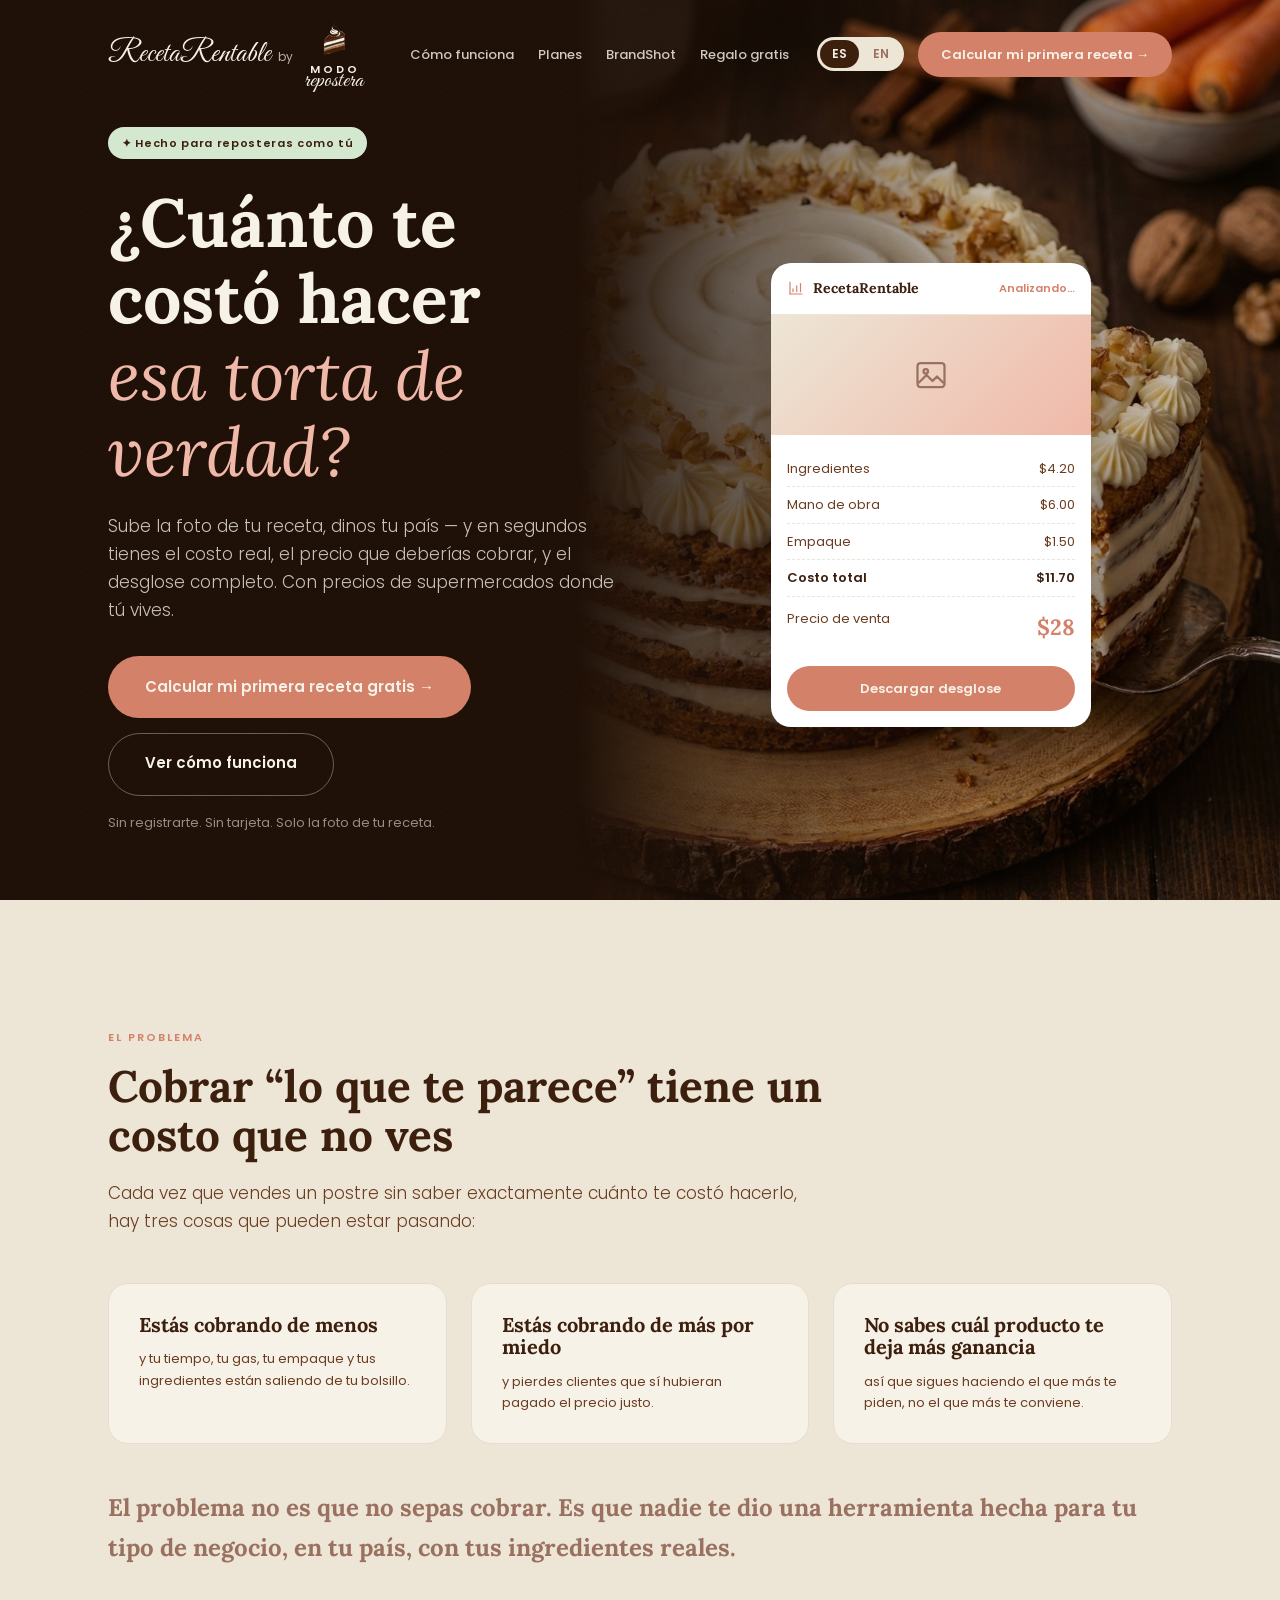
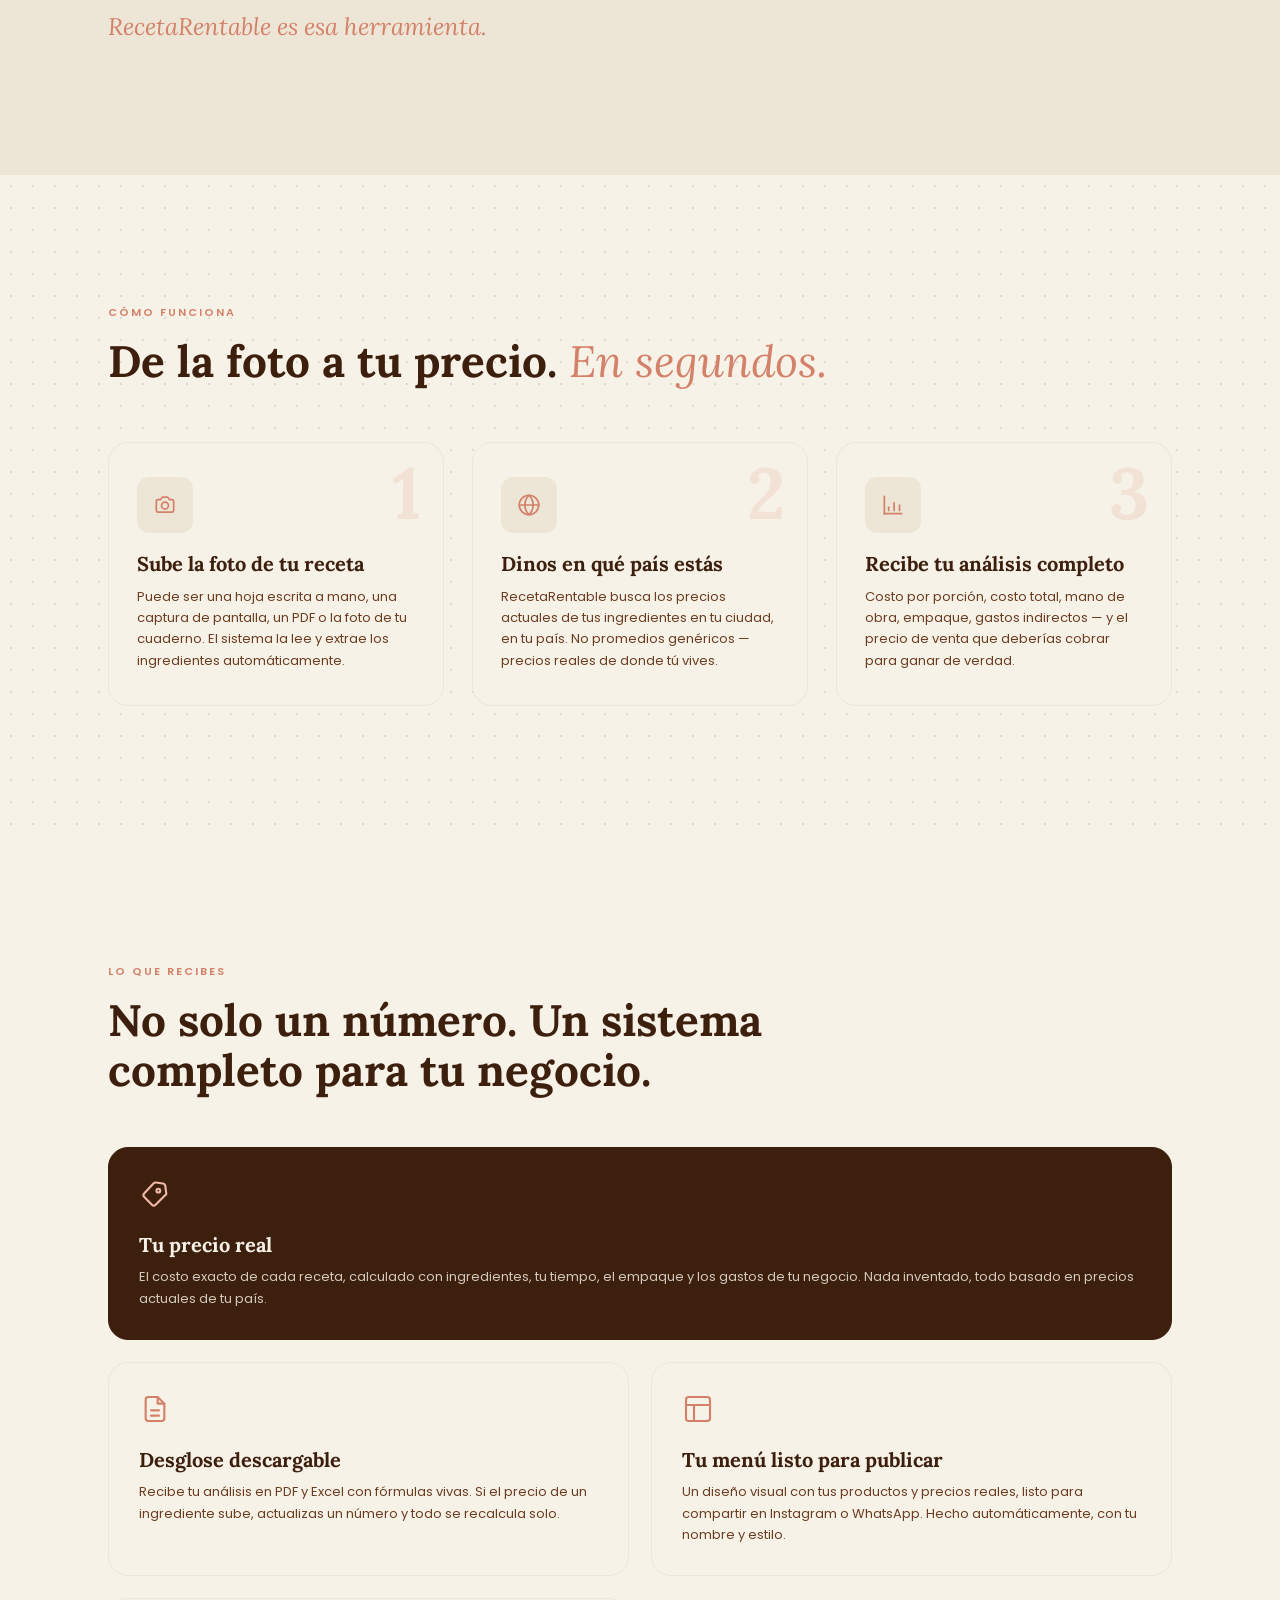
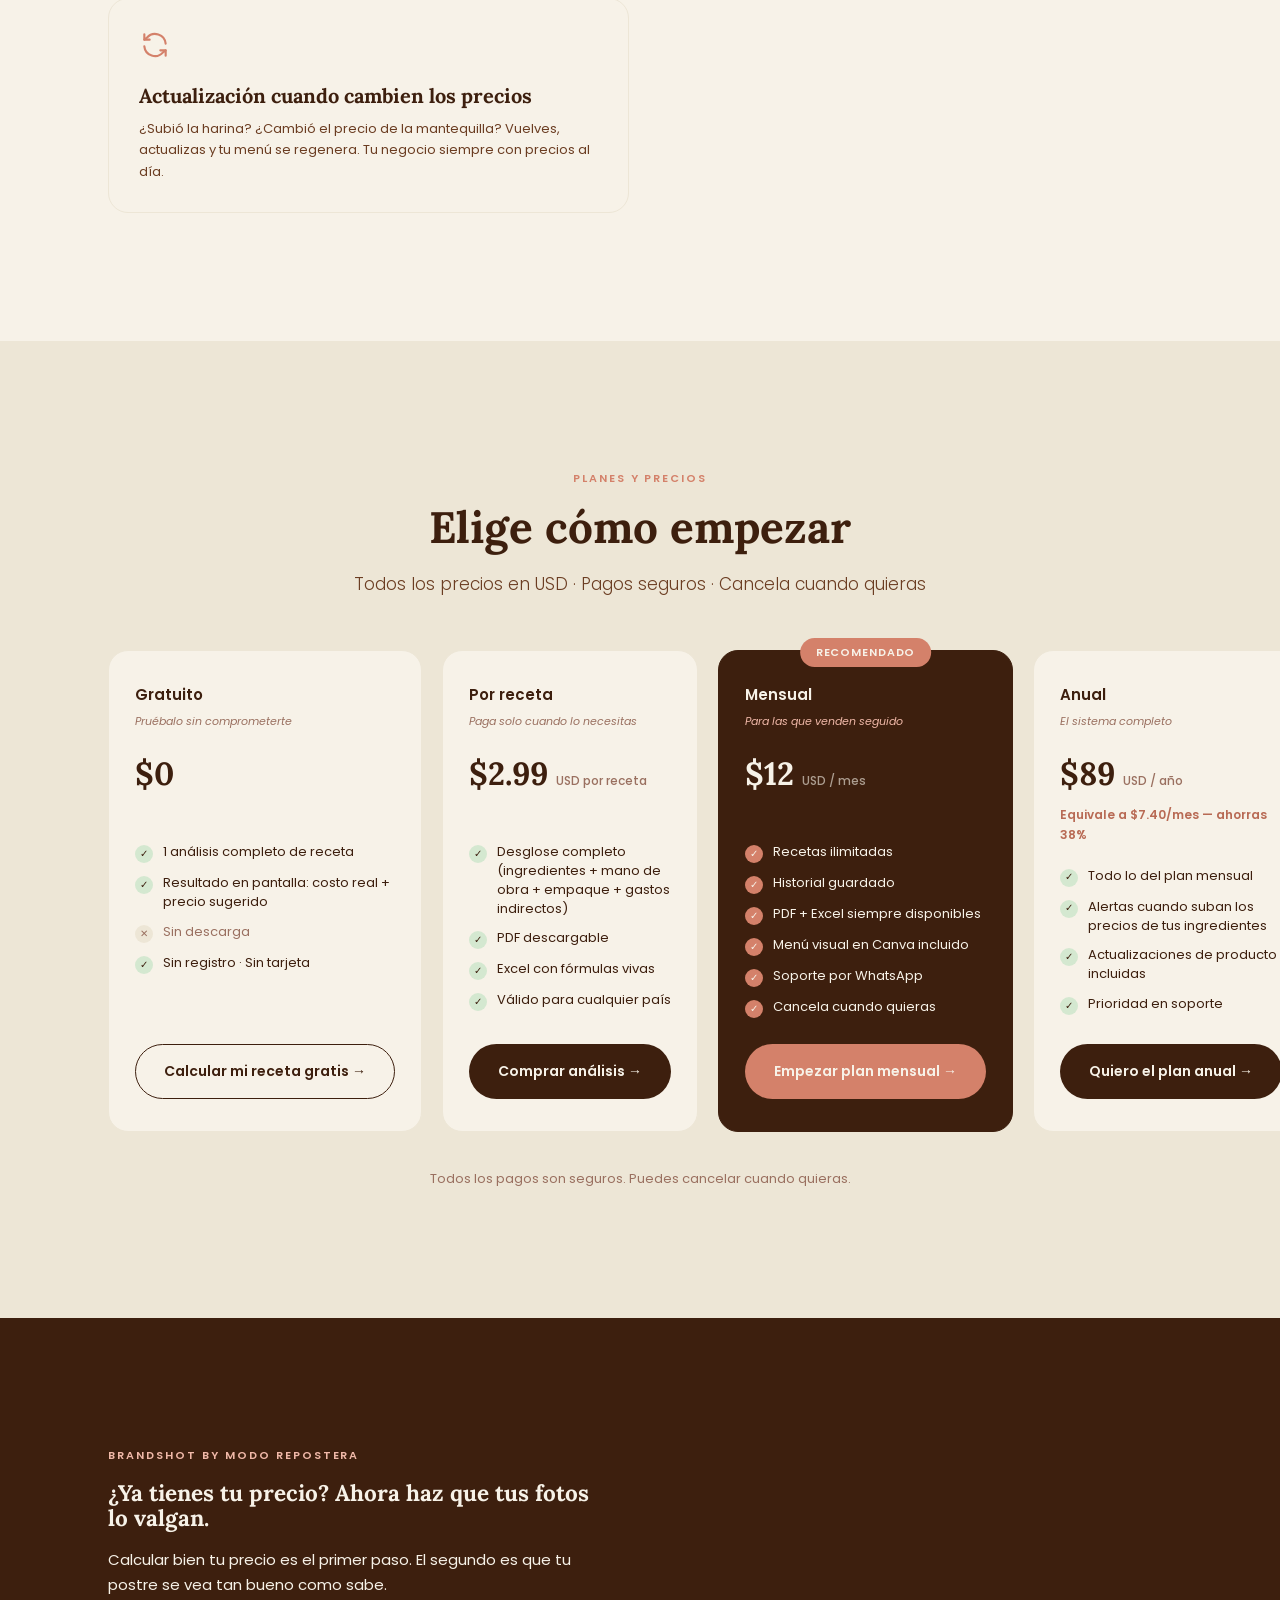
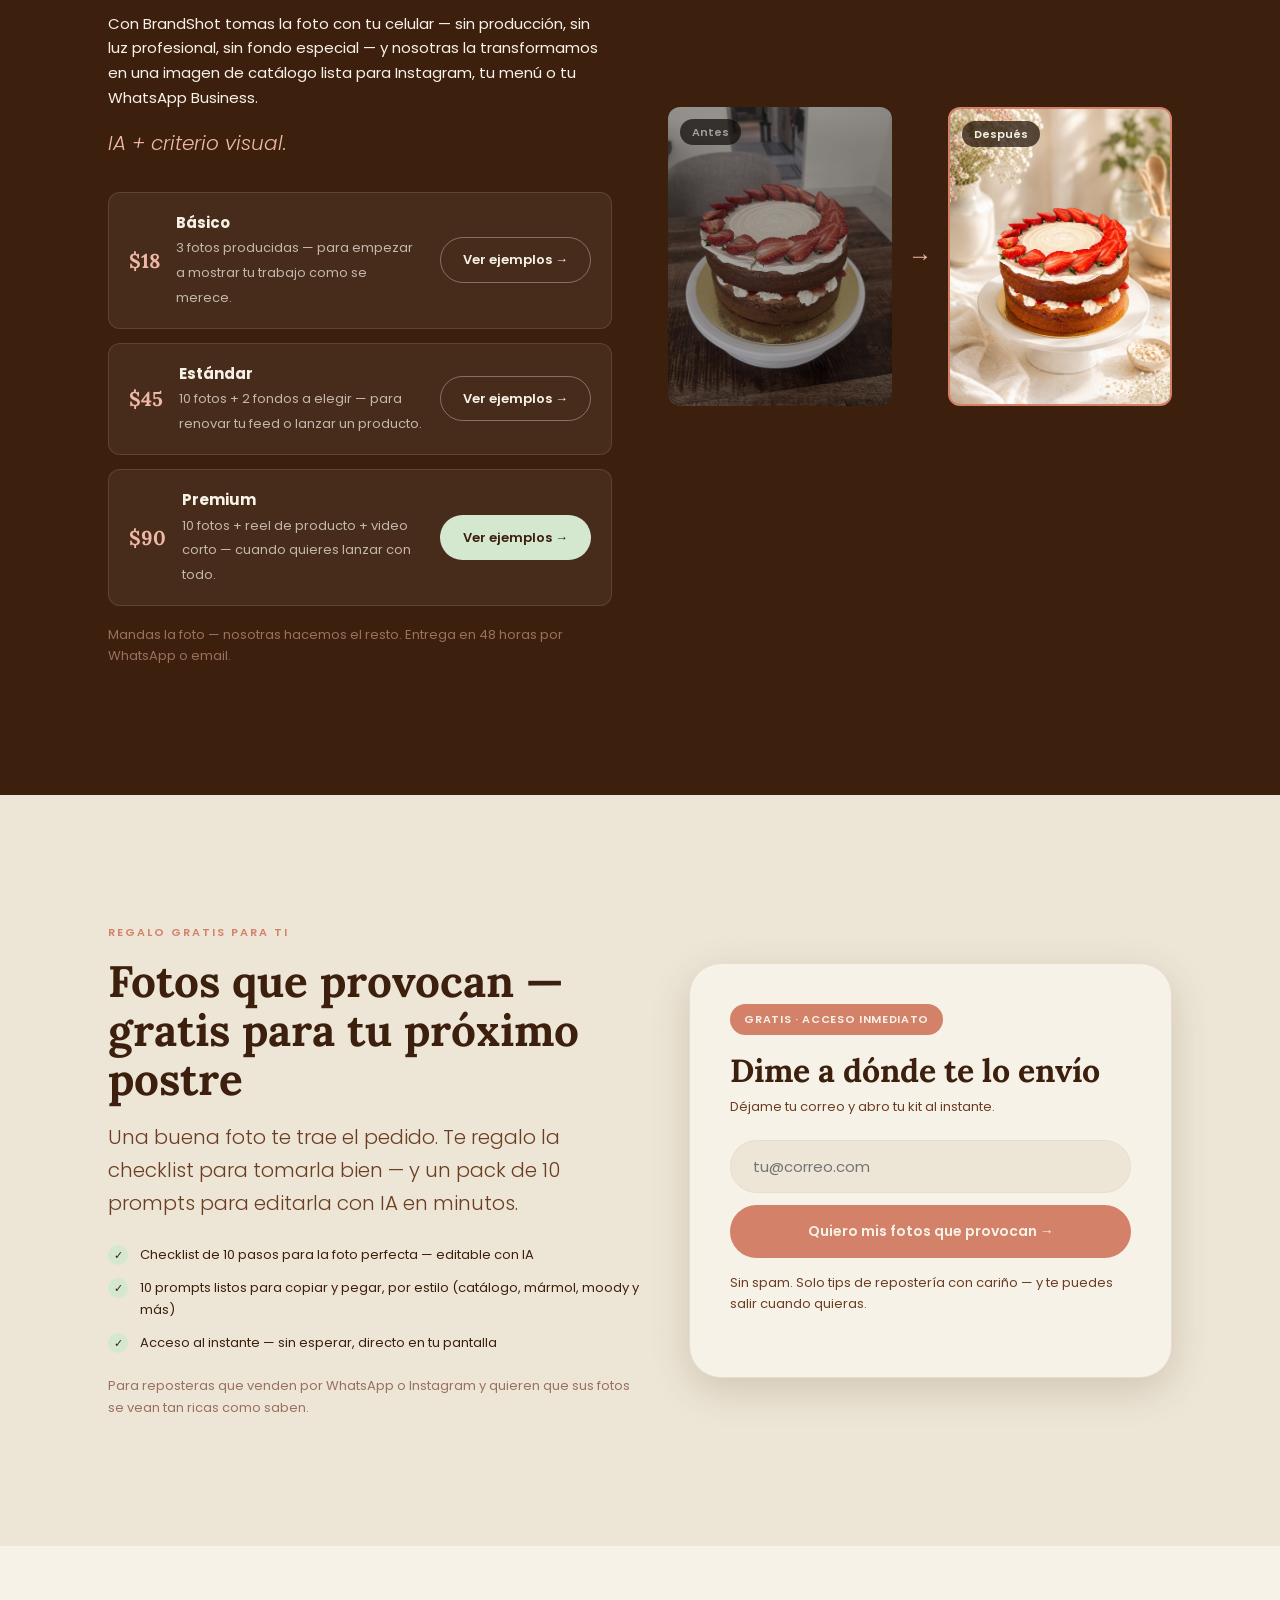
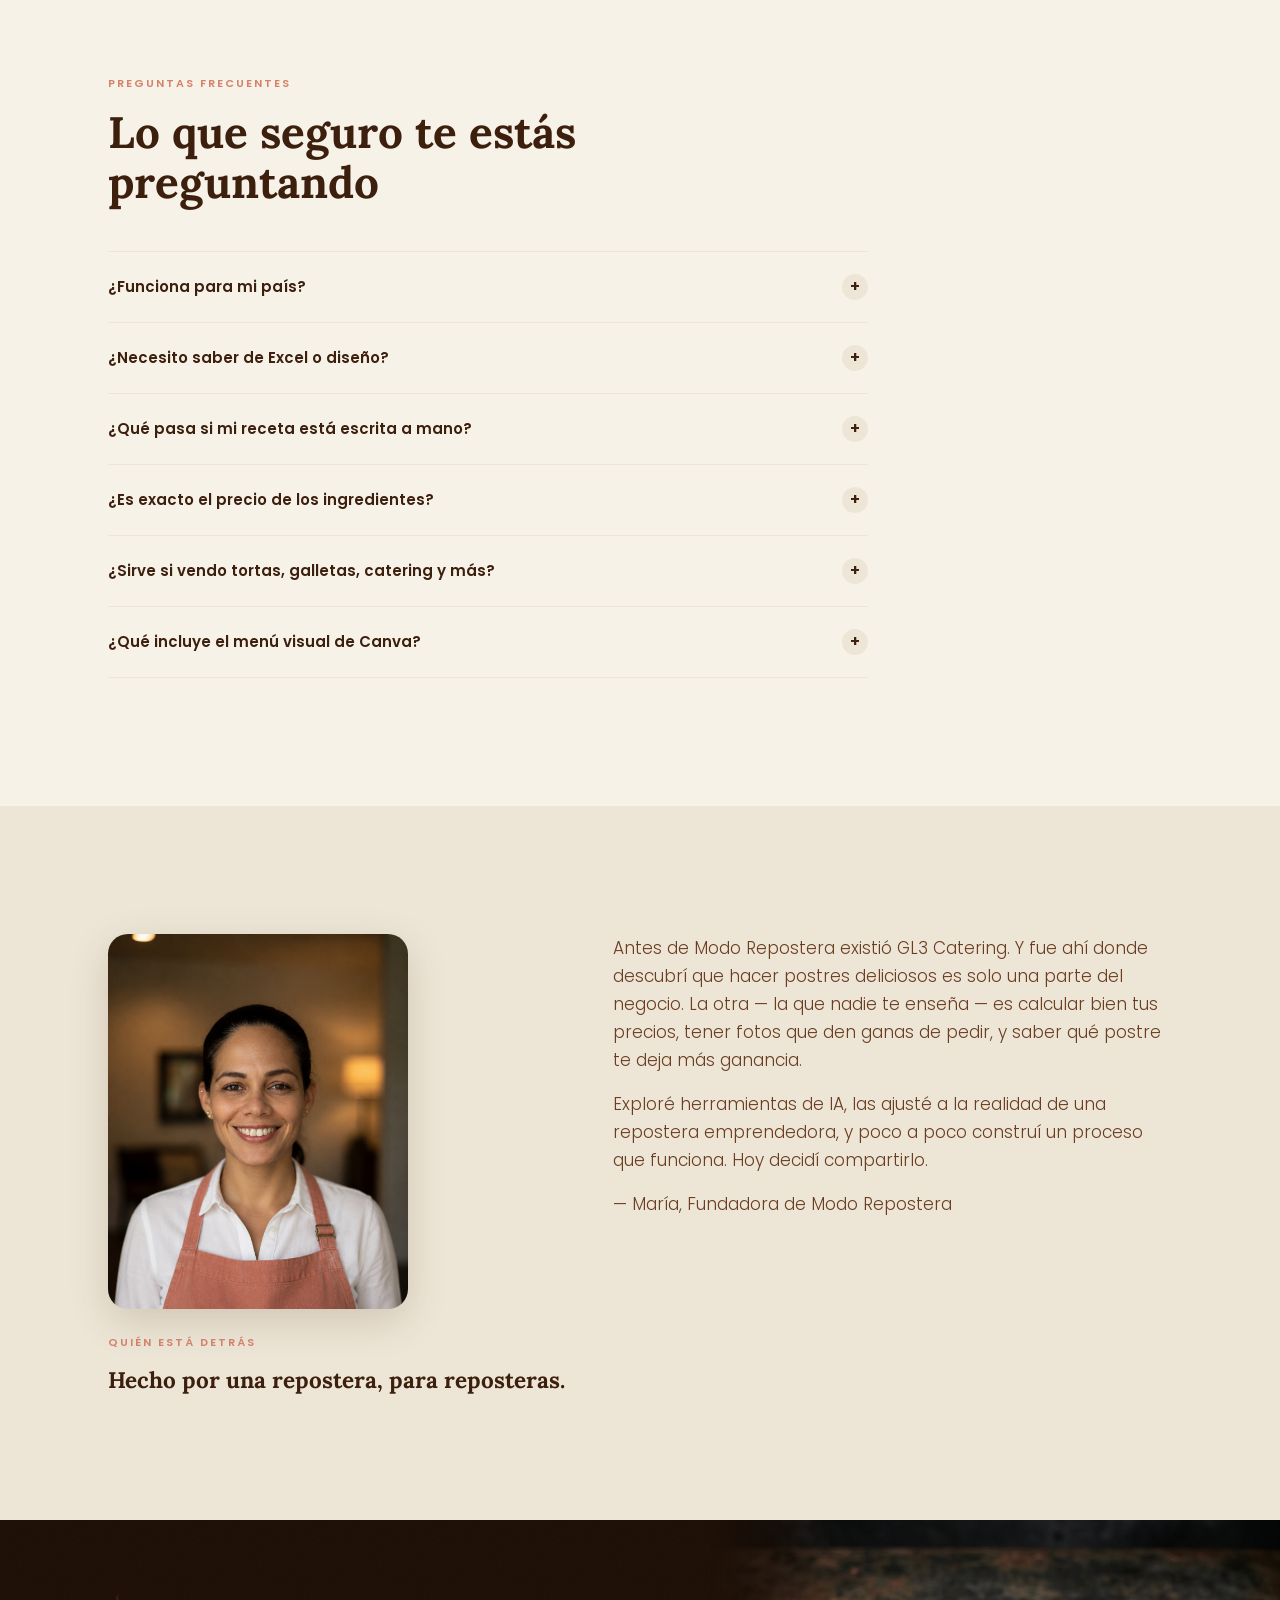
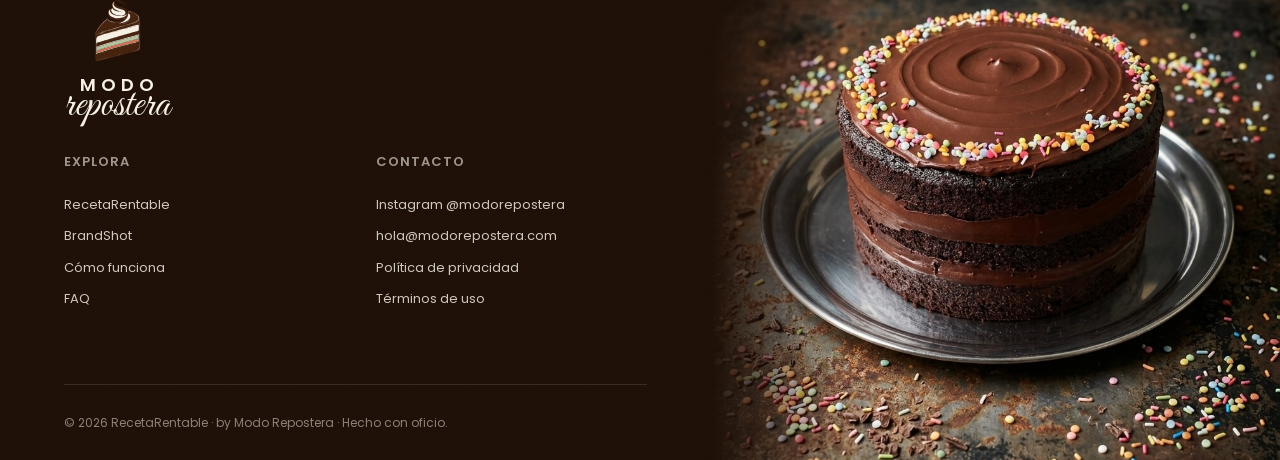
==== commit 88481aeb: "Calculadora "¿deja ganancia?": free tool + integración en el sitio - Nueva calculadora gratis (calcu" ====
--- a/index.html
+++ b/index.html
@@ -62,7 +62,7 @@
     <a href="#plans" data-i18n="nav.plans">Planes</a>
     <a href="#brandshot" data-i18n="nav.brandshot">BrandShot</a>
     <a href="#leadmagnet" data-i18n="nav.gift">Regalo gratis</a>
-    <a href="#waitlist" data-i18n="nav.cta">Calcular mi primera receta →</a>
+    <a href="calculadora.html" data-i18n="nav.cta">Calcular mi primera receta →</a>
   </div>
 
   <!-- ===== HERO ===== -->
@@ -394,63 +394,39 @@
     </div>
   </section>
 
-  <!-- ===== WAITLIST + CTA FINAL ===== -->
-  <section class="section bg-dark grain" id="waitlist">
+  <!-- ===== FOOTER (hereda el diseño del antiguo CTA final: oscuro + foto torta a la derecha) ===== -->
+  <footer class="footer bg-dark grain">
+    <div class="footer__main">
+      <div class="footer__grid">
+        <div class="footer__brand">
+          <span class="brandlock brandlock--footer">
+            <img class="brandlock__iso" src="assets/logos/iso-color.svg" alt="Modo Repostera" />
+            <span class="brandlock__name">
+              <span class="brandlock__modo">MODO</span>
+              <span class="brandlock__rep">repostera</span>
+            </span>
+          </span>
+        </div>
+        <div>
+          <h4 data-i18n="footer.explore">Explora</h4>
+          <a href="#top" data-i18n="footer.l1">RecetaRentable</a>
+          <a href="#brandshot" data-i18n="footer.l2">BrandShot</a>
+          <a href="#how" data-i18n="footer.l3">Cómo funciona</a>
+          <a href="#faq" data-i18n="footer.l4">FAQ</a>
+        </div>
+        <div>
+          <h4 data-i18n="footer.contact">Contacto</h4>
+          <a href="https://instagram.com/modorepostera" target="_blank" rel="noopener">Instagram @modorepostera</a>
+          <a href="mailto:hola@modorepostera.com">hola@modorepostera.com</a>
+          <a href="#" data-i18n="footer.privacy">Política de privacidad</a>
+          <a href="#" data-i18n="footer.terms">Términos de uso</a>
+        </div>
+      </div>
+      <div class="footer__bottom">
+        <span data-i18n="footer.copy">© 2026 RecetaRentable · by Modo Repostera · Hecho con oficio.</span>
+      </div>
+    </div>
     <div class="final__photo" aria-hidden="true"></div>
-    <div class="container final">
-      <span class="eyebrow center" style="display:block;">Lista de espera</span>
-      <h2 data-i18n="final.h2">Tu receta ya está lista. Lo que falta es saber cuánto vale.</h2>
-      <p data-i18n="final.sub">Empieza gratis. Sin registro. Con la foto que tienes en tu teléfono ahora mismo.</p>
-
-      <div class="waitlist">
-        <h3 data-i18n="wl.h3">Sé de las primeras en usarla</h3>
-        <p data-i18n="wl.p">La herramienta está por lanzarse. Déjanos tu correo y te avisamos apenas esté lista.</p>
-        <!-- [PLACEHOLDER] Sustituir action por el endpoint de Formspree: https://formspree.io/f/XXXXXXX -->
-        <form id="waitlist-form" class="form" action="https://formspree.io/f/PLACEHOLDER" method="POST">
-          <div class="form-row">
-            <input type="email" name="email" required data-i18n-ph="wl.placeholder" placeholder="tu@correo.com" />
-            <button type="submit" class="btn btn--primary btn--md" data-i18n="wl.btn">Avisarme cuando esté lista</button>
-          </div>
-        </form>
-        <p class="form-note" data-i18n="wl.note">Serás de las primeras en usarla. Sin spam.</p>
-      </div>
-
-      <p class="micro" style="margin-top:26px;" data-i18n="final.micro">RecetaRentable · by Modo Repostera · Hecho por una repostera, para reposteras.</p>
-    </div>
-  </section>
-
-  <!-- ===== FOOTER ===== -->
-  <footer class="bg-footer footer">
-    <div class="container footer__grid">
-      <div class="footer__brand">
-        <span class="brandlock brandlock--footer">
-          <img class="brandlock__iso" src="assets/logos/iso-color.svg" alt="Modo Repostera" />
-          <span class="brandlock__name">
-            <span class="brandlock__modo">MODO</span>
-            <span class="brandlock__rep">repostera</span>
-          </span>
-        </span>
-      </div>
-      <div>
-        <h4 data-i18n="footer.explore">Explora</h4>
-        <a href="#top" data-i18n="footer.l1">RecetaRentable</a>
-        <a href="#brandshot" data-i18n="footer.l2">BrandShot</a>
-        <a href="#how" data-i18n="footer.l3">Cómo funciona</a>
-        <a href="#faq" data-i18n="footer.l4">FAQ</a>
-      </div>
-      <div>
-        <h4 data-i18n="footer.contact">Contacto</h4>
-        <a href="https://instagram.com/modorepostera" target="_blank" rel="noopener">Instagram @modorepostera</a>
-        <!-- [PLACEHOLDER] número de WhatsApp -->
-        <a href="#" data-cta="plan">WhatsApp [PLACEHOLDER]</a>
-        <a href="mailto:hola@modorepostera.com">hola@modorepostera.com</a>
-        <a href="#" data-i18n="footer.privacy">Política de privacidad</a>
-        <a href="#" data-i18n="footer.terms">Términos de uso</a>
-      </div>
-    </div>
-    <div class="footer__bottom">
-      <span data-i18n="footer.copy">© 2026 RecetaRentable · by Modo Repostera · Hecho con oficio.</span>
-    </div>
   </footer>
 
   <script src="i18n.js"></script>
--- a/styles.css
+++ b/styles.css
@@ -368,15 +368,40 @@
   .final .form-row { margin-inline: auto; }
 }
 
-/* ---------- FOOTER ---------- */
-.footer__grid { display: grid; grid-template-columns: 1.4fr 1fr 1fr; gap: 40px; padding-block: 64px 32px; }
+/* ---------- FOOTER ----------
+   Hereda el diseño del antiguo CTA final: fondo oscuro + foto de torta.
+   Dos columnas reales: TODO el texto en el marrón a la izquierda, la torta
+   completa a la derecha — nunca se solapan. */
+.footer { position: relative; overflow: hidden; display: grid; grid-template-columns: 1fr minmax(300px, 0.8fr); }
+.footer__main { display: flex; flex-direction: column; padding: 64px clamp(24px, 5vw, 72px) 28px; }
+.footer .final__photo {
+  position: relative; inset: auto; width: auto; height: auto; min-height: 540px; z-index: 1;
+  background-image: url('assets/photos/cta-cake.jpg');
+  background-size: cover; background-position: center; background-repeat: no-repeat;
+  opacity: 1;
+  -webkit-mask-image: linear-gradient(90deg, transparent 0%, black 22%);
+  mask-image: linear-gradient(90deg, transparent 0%, black 22%);
+}
+.footer__grid { display: grid; grid-template-columns: 1fr 1fr; gap: 28px 40px; }
+.footer__brand { grid-column: 1 / -1; }
 .footer__logo { height: 160px; width: auto; display: block; }
 .footer__brand strong { font-family: var(--font-display); font-size: var(--text-lg); }
 .footer__brand .script { font-size: 26px; color: var(--terracotta-light); display: block; margin-top: 6px; }
 .footer h4 { font-size: var(--text-sm); font-weight: 600; letter-spacing: 0.08em; text-transform: uppercase; margin-bottom: 16px; color: rgba(247,242,232,0.6); }
 .footer a { font-size: var(--text-sm); color: rgba(247,242,232,0.82); display: block; padding: 5px 0; }
 .footer a:hover { color: var(--cream); }
-.footer__bottom { border-top: 1px solid rgba(247,242,232,0.12); padding-block: 24px; text-align: center; font-size: 12px; color: rgba(247,242,232,0.5); }
+.footer__bottom { margin-top: auto; border-top: 1px solid rgba(247,242,232,0.12); padding-top: 28px; text-align: left; font-size: 12px; color: rgba(247,242,232,0.5); }
+
+/* Footer apilado en pantallas angostas: torta arriba como banner, texto debajo. */
+@media (max-width: 900px) {
+  .footer { grid-template-columns: 1fr; min-height: 0; }
+  .footer .final__photo {
+    order: -1; min-height: 260px;
+    -webkit-mask-image: linear-gradient(180deg, black 60%, transparent 100%);
+    mask-image: linear-gradient(180deg, black 60%, transparent 100%);
+  }
+  .footer__main { padding-block: 36px 28px; }
+}
 
 /* ---------- Scroll reveal ---------- */
 .reveal { opacity: 0; transform: translateY(20px); transition: opacity 500ms ease, transform 500ms ease; }
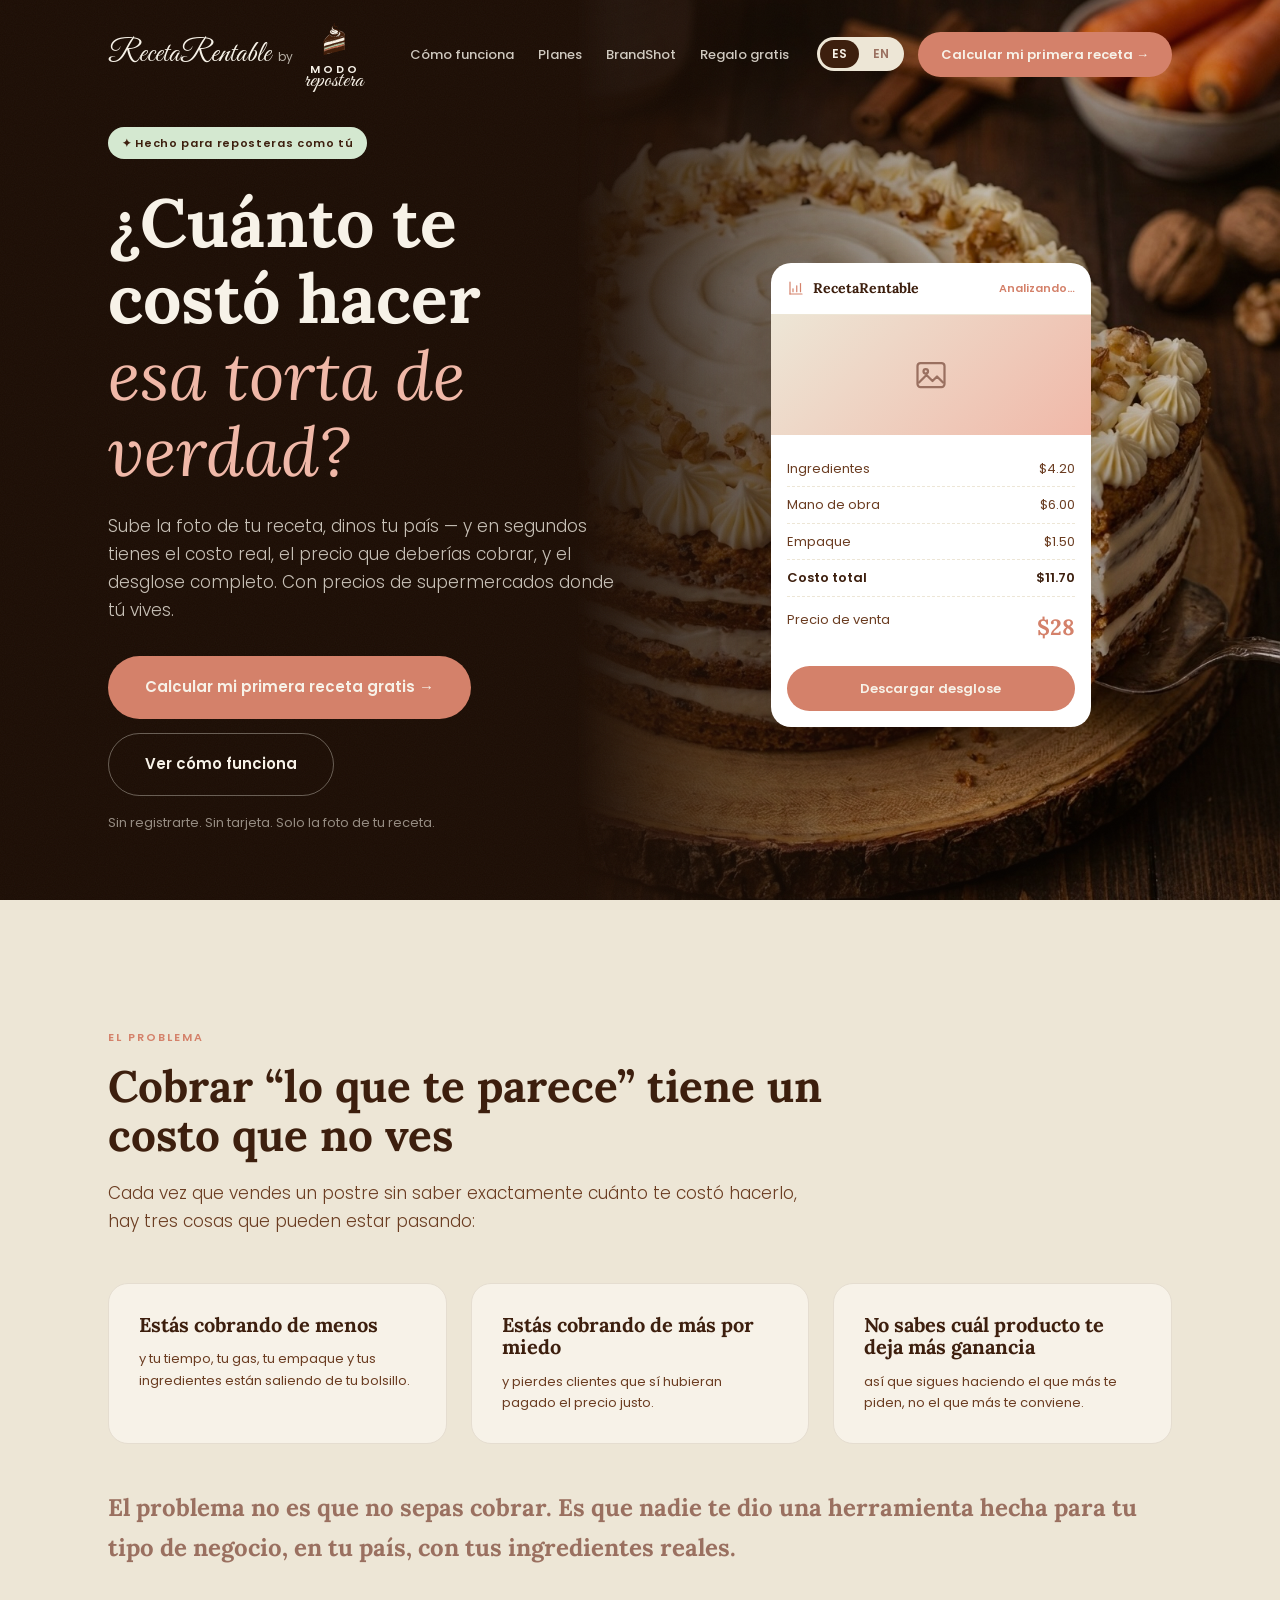
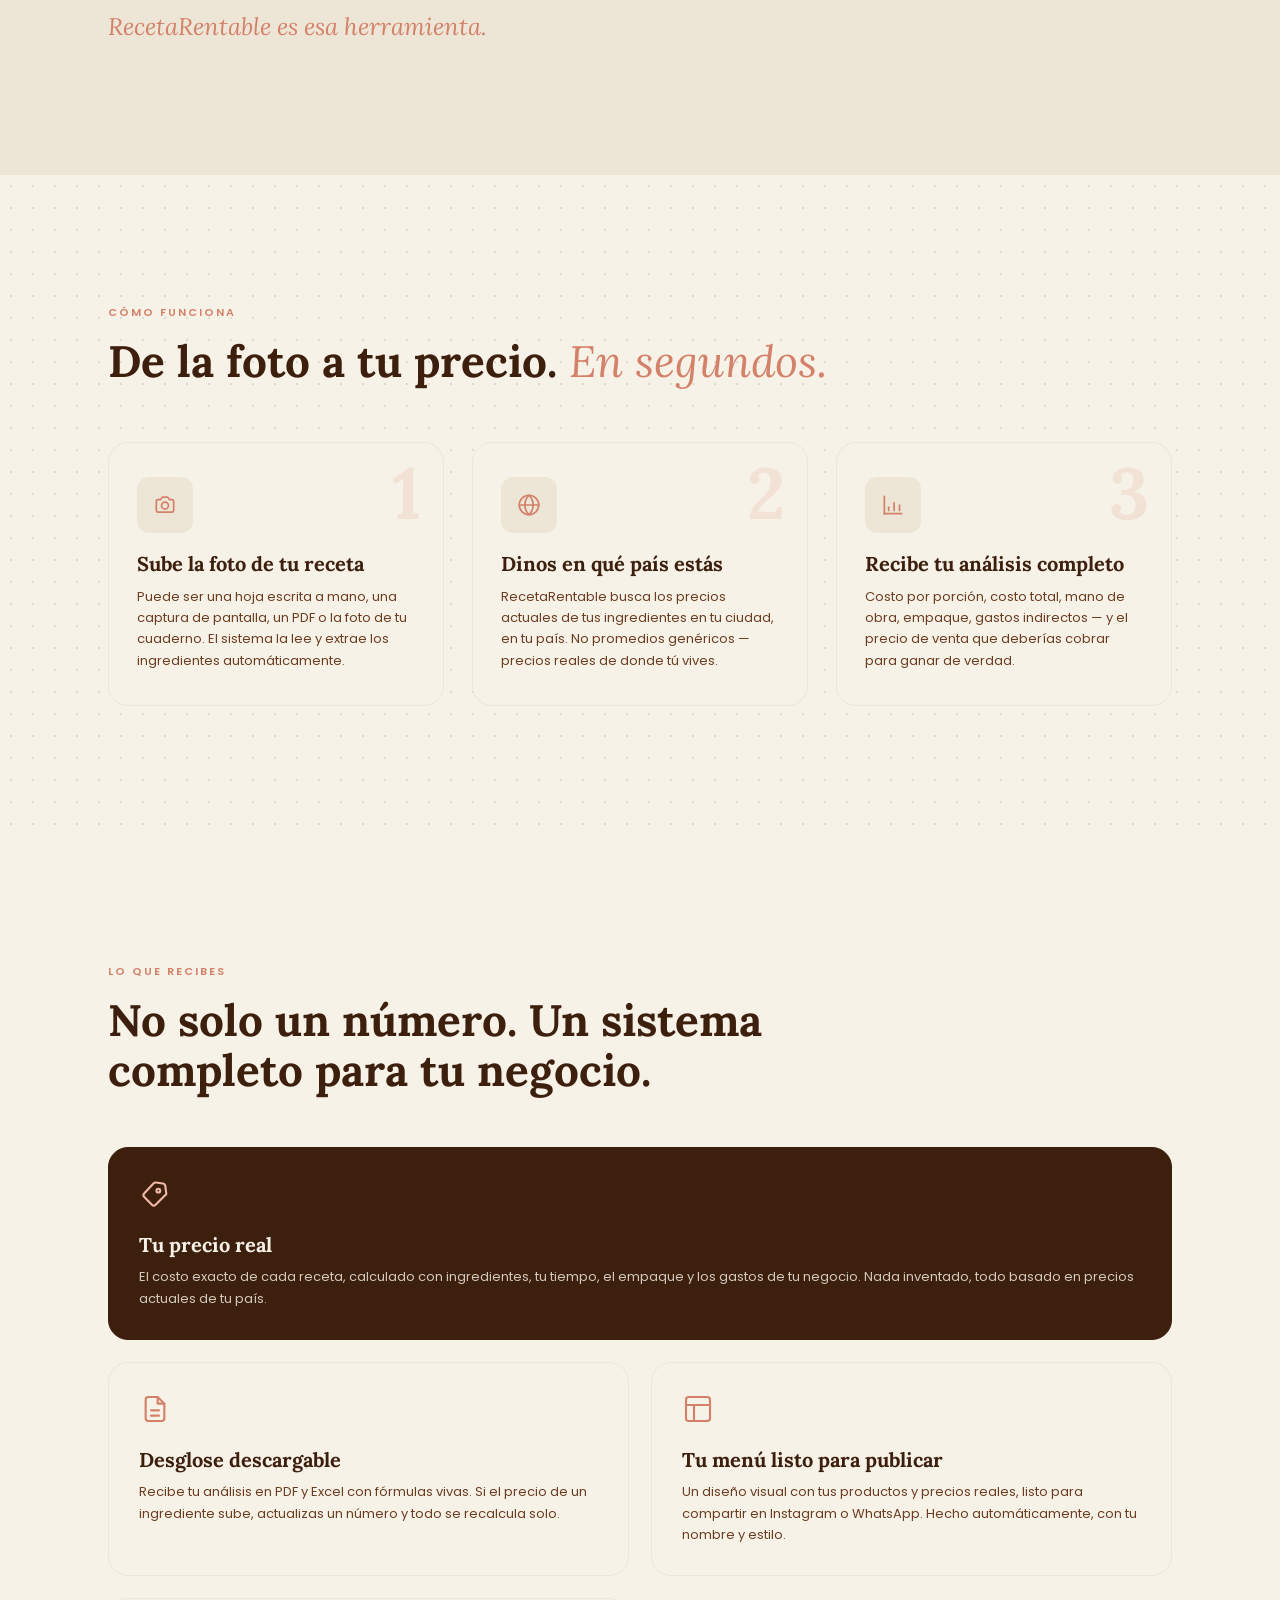
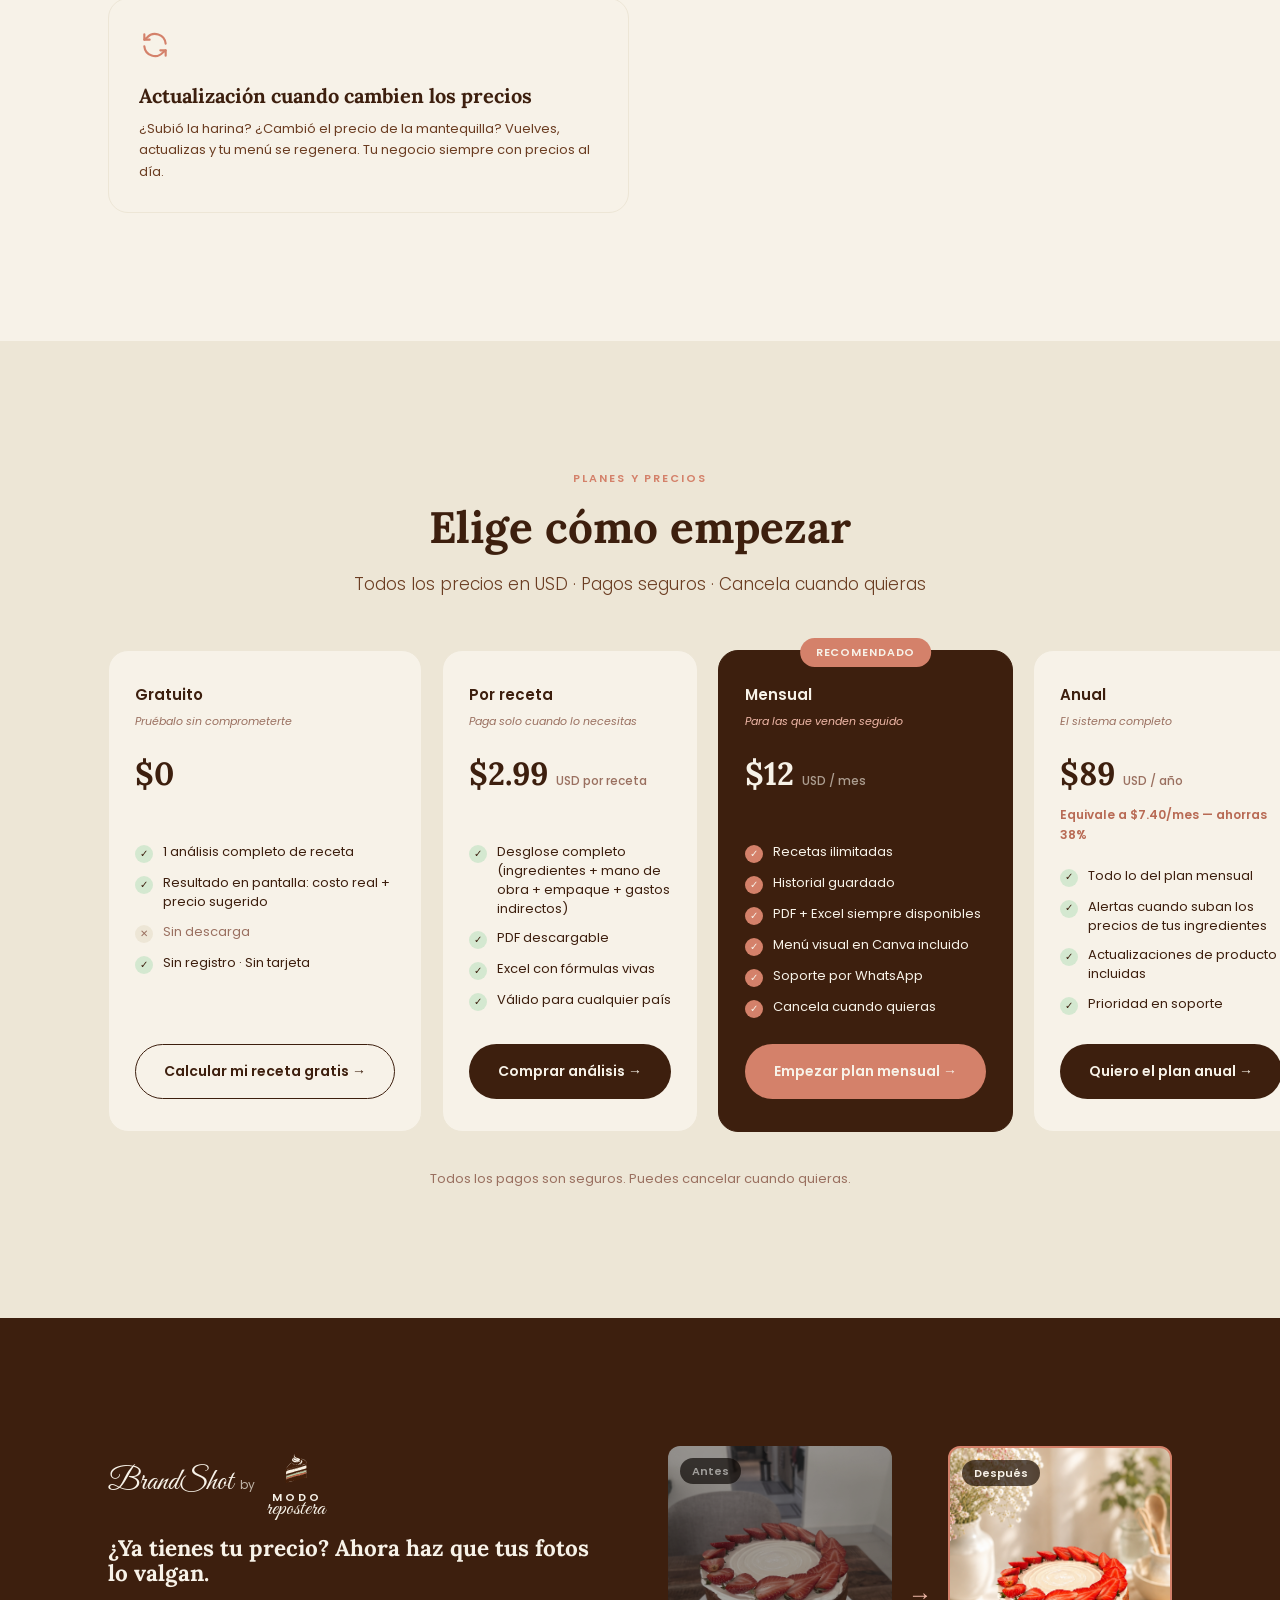
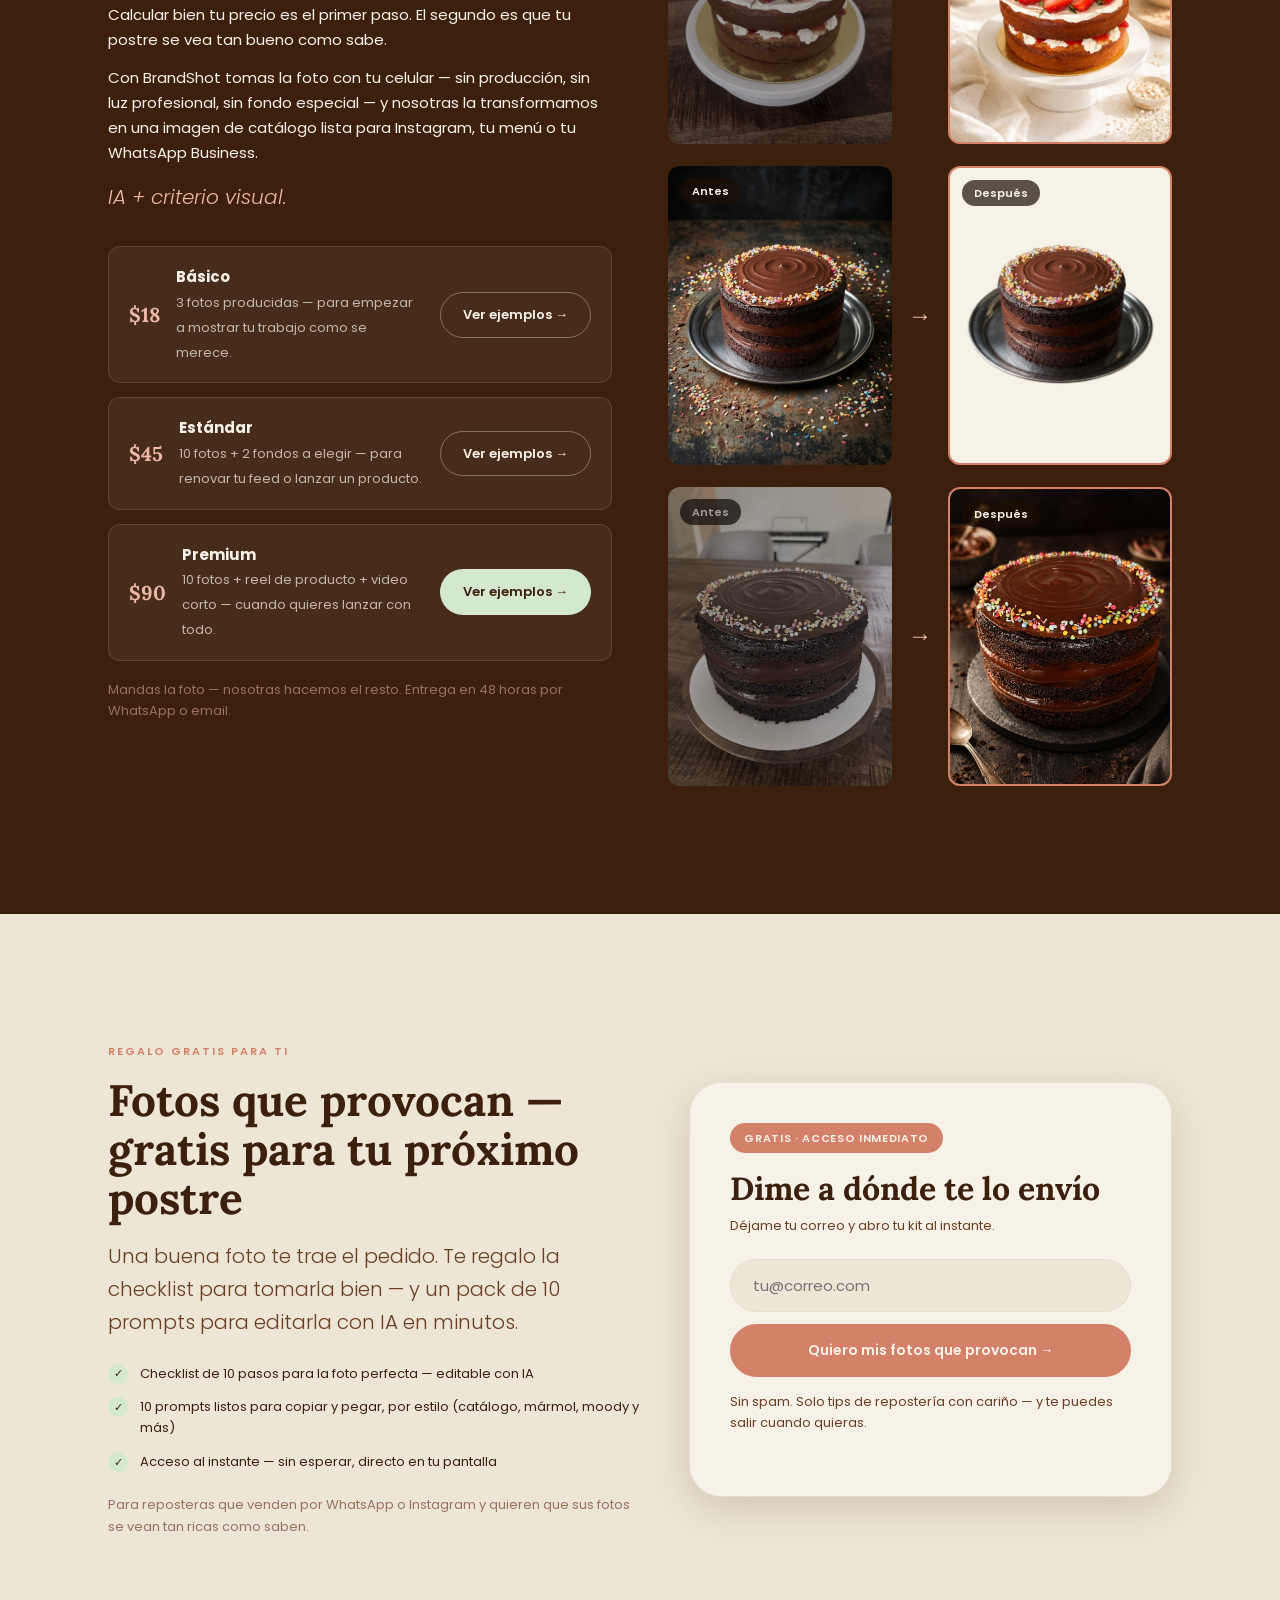
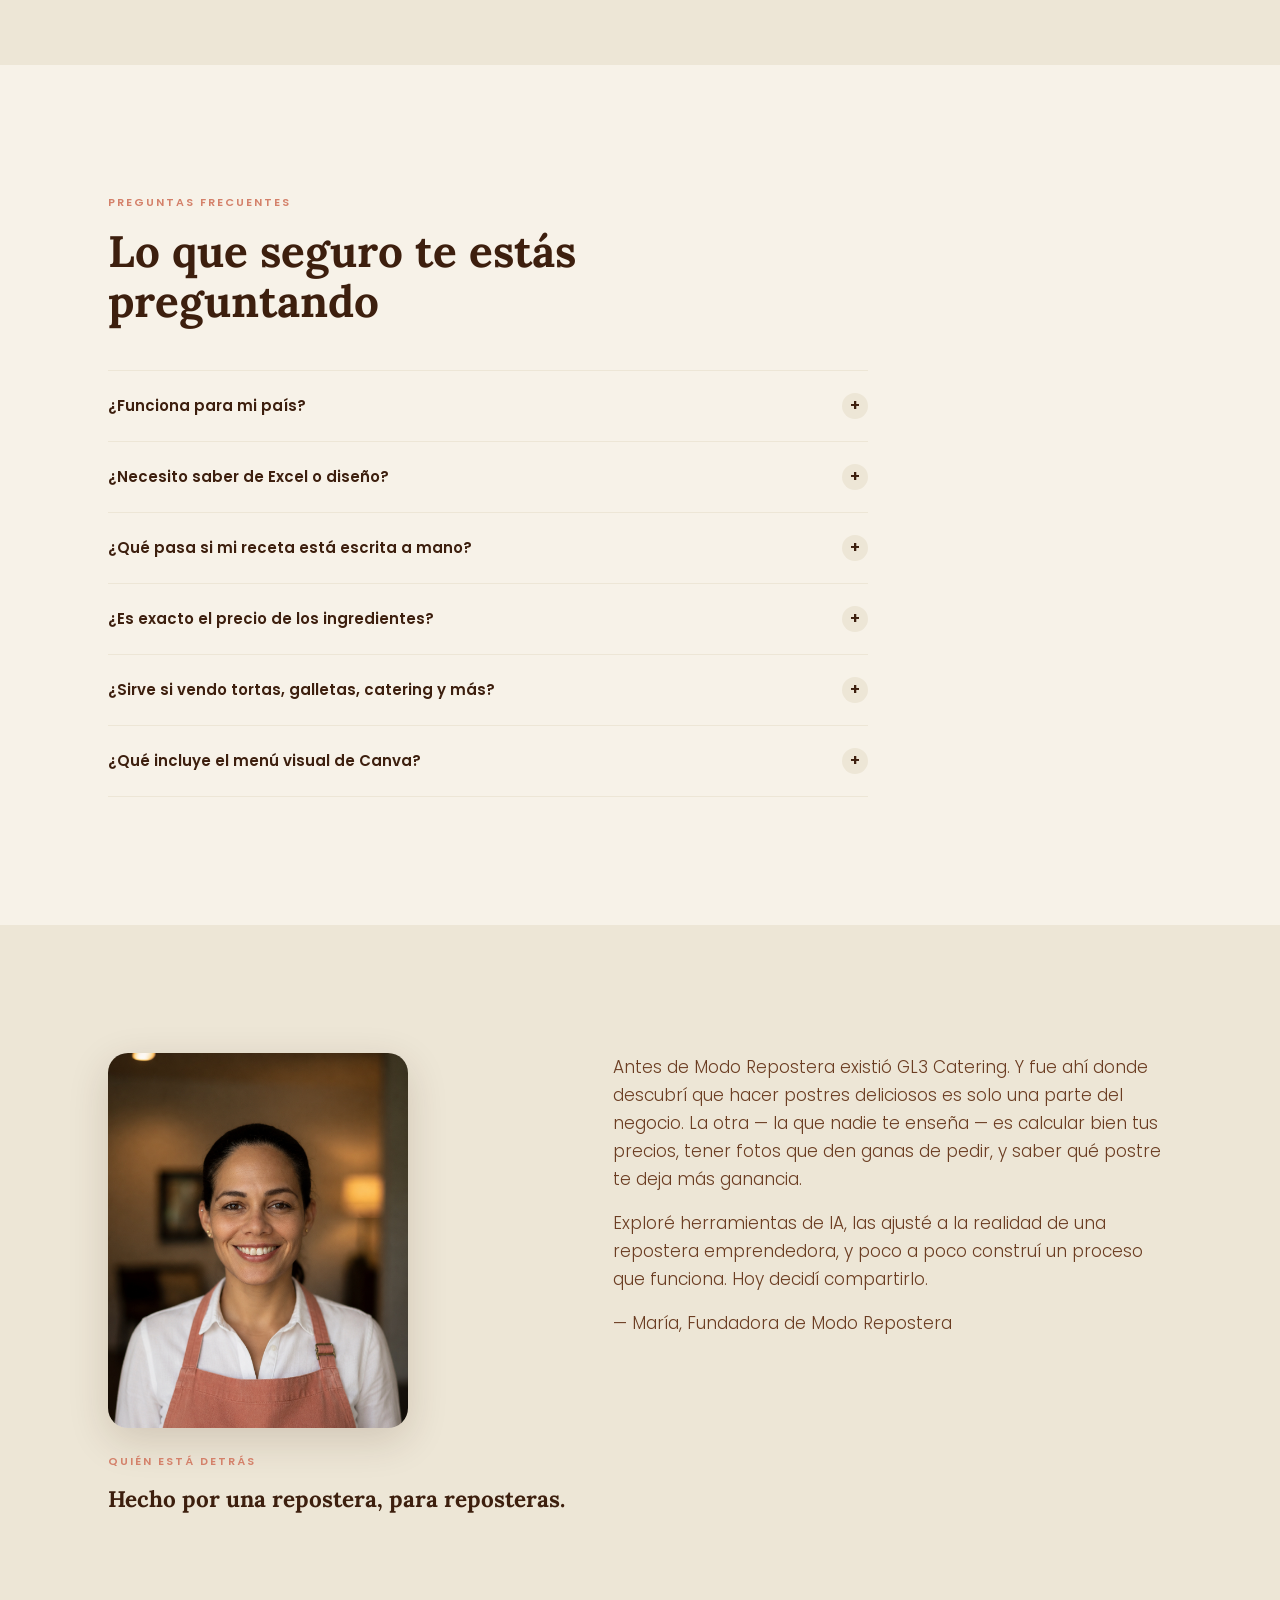
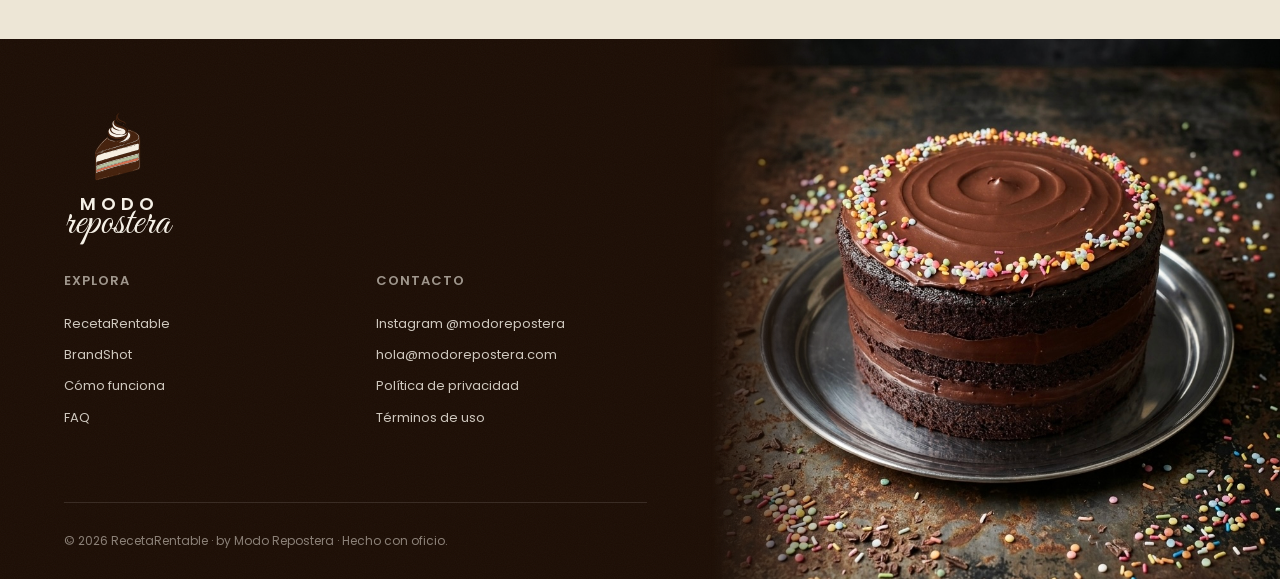
==== commit 24e6f6e4: "BrandShot: lockup de marca + 3 pares antes/después + layout - Eyebrow → lockup como el del nav (Bran" ====
--- a/index.html
+++ b/index.html
@@ -275,7 +275,19 @@
   <section class="section bg-chocolate" id="brandshot">
     <div class="container brandshot__inner">
       <div>
-        <span class="eyebrow" data-i18n="bs.eyebrow">BrandShot by Modo Repostera</span>
+        <div class="brand-lockup">
+          <span class="nav__rr">
+            <span class="nav__rr-name">BrandShot</span>
+            <span class="nav__rr-by">by</span>
+          </span>
+          <span class="brandlock brandlock--nav">
+            <img class="brandlock__iso" src="assets/logos/iso-color.svg" alt="Modo Repostera" />
+            <span class="brandlock__name">
+              <span class="brandlock__modo">MODO</span>
+              <span class="brandlock__rep">repostera</span>
+            </span>
+          </span>
+        </div>
         <h2 data-i18n="bs.h2">¿Ya tienes tu precio? Ahora haz que tus fotos lo valgan.</h2>
         <p class="section-head" data-i18n="bs.p1" style="margin:18px 0 0;max-width:none;">Calcular bien tu precio es el primer paso. El segundo es que tu postre se vea tan bueno como sabe.</p>
         <p class="section-head" data-i18n="bs.p2" style="margin:14px 0 0;max-width:none;">Con BrandShot tomas la foto con tu celular — sin producción, sin luz profesional, sin fondo especial — y nosotras la transformamos en una imagen de catálogo lista para Instagram, tu menú o tu WhatsApp Business.</p>
@@ -301,10 +313,22 @@
         <p class="micro" style="margin-top:18px;" data-i18n="bs.micro">Mandas la foto — nosotras hacemos el resto. Entrega en 48 horas por WhatsApp o email.</p>
       </div>
 
-      <div class="beforeafter reveal">
-        <div class="ba ba--before"><span class="ba__label" data-i18n="bs.beforeLabel">Antes</span></div>
-        <span class="ba__arrow">→</span>
-        <div class="ba ba--after"><span class="ba__label" data-i18n="bs.afterLabel">Después</span></div>
+      <div class="ba-stack reveal">
+        <div class="beforeafter">
+          <div class="ba ba--before ba--fresa-before"><span class="ba__label" data-i18n="bs.beforeLabel">Antes</span></div>
+          <span class="ba__arrow">→</span>
+          <div class="ba ba--after ba--fresa-after"><span class="ba__label" data-i18n="bs.afterLabel">Después</span></div>
+        </div>
+        <div class="beforeafter">
+          <div class="ba ba--before ba--choco-before"><span class="ba__label" data-i18n="bs.beforeLabel">Antes</span></div>
+          <span class="ba__arrow">→</span>
+          <div class="ba ba--after ba--choco-after"><span class="ba__label" data-i18n="bs.afterLabel">Después</span></div>
+        </div>
+        <div class="beforeafter">
+          <div class="ba ba--before ba--choco2-before"><span class="ba__label" data-i18n="bs.beforeLabel">Antes</span></div>
+          <span class="ba__arrow">→</span>
+          <div class="ba ba--after ba--choco2-after"><span class="ba__label" data-i18n="bs.afterLabel">Después</span></div>
+        </div>
       </div>
     </div>
   </section>
--- a/styles.css
+++ b/styles.css
@@ -145,6 +145,10 @@
 .nav .brandlock__name { color: var(--cream); transition: color 300ms; }
 .nav.scrolled .brandlock__name { color: var(--chocolate); }
 .footer .brandlock__name { color: var(--cream); }
+
+/* Lockup de marca reutilizado como eyebrow en secciones (ej. BrandShot) */
+.brand-lockup { display: inline-flex; align-items: center; gap: 11px; margin-bottom: 16px; }
+.bg-chocolate .brandlock__name { color: var(--cream); }
 .nav__logo-mark .mark--dark { display: none; }
 .nav.scrolled .nav__logo-mark .mark--light { display: none; }
 .nav.scrolled .nav__logo-mark .mark--dark { display: block; }
@@ -272,11 +276,18 @@
 .pricing__micro { margin-top: 36px; text-align: center; }
 
 /* ---------- BRANDSHOT ---------- */
-.brandshot__inner { display: grid; grid-template-columns: 1fr 1fr; gap: 56px; align-items: center; }
+.brandshot__inner { display: grid; grid-template-columns: 1fr 1fr; gap: 56px; align-items: start; }
 .beforeafter { display: grid; grid-template-columns: 1fr auto 1fr; gap: 16px; align-items: center; }
+.ba-stack { display: flex; flex-direction: column; gap: 22px; }
 .ba { position: relative; aspect-ratio: 3/4; border-radius: var(--radius-md); overflow: hidden; }
-.ba--before { background-image: url('assets/photos/before-cake.jpg'), linear-gradient(135deg, var(--chocolate-light), var(--chocolate-muted)); background-size: cover, cover; background-position: center, center; filter: brightness(0.65) saturate(0.5); }
-.ba--after { background-image: url('assets/photos/after-cake.png'), linear-gradient(135deg, var(--terracotta-light), var(--terracotta)); background-size: cover, cover; background-position: center, center; border: 2px solid var(--terracotta); }
+.ba--before { background-size: cover, cover; background-position: center, center; filter: brightness(0.65) saturate(0.5); }
+.ba--after { background-size: cover, cover; background-position: center, center; border: 2px solid var(--terracotta); }
+.ba--fresa-before { background-image: url('assets/photos/before-cake.jpg'), linear-gradient(135deg, var(--chocolate-light), var(--chocolate-muted)); }
+.ba--fresa-after  { background-image: url('assets/photos/after-cake.png'), linear-gradient(135deg, var(--terracotta-light), var(--terracotta)); }
+.ba--choco-before { background-image: url('assets/photos/cta-cake.jpg'), linear-gradient(135deg, var(--chocolate-light), var(--chocolate-muted)); filter: none; }
+.ba--choco-after  { background-image: url('assets/photos/after-choco.jpg'), linear-gradient(135deg, var(--cream), var(--cream-dark)); }
+.ba--choco2-before { background-image: url('assets/photos/antes-1.jpg'), linear-gradient(135deg, var(--chocolate-light), var(--chocolate-muted)); }
+.ba--choco2-after  { background-image: url('assets/photos/despues-1.jpg'), linear-gradient(135deg, var(--chocolate-deep), var(--chocolate)); }
 .ba__label { position: absolute; top: 12px; left: 12px; background: rgba(28,13,4,0.7); color: var(--cream); font-size: 11px; font-weight: 600; padding: 4px 12px; border-radius: var(--radius-pill); }
 .ba__arrow { font-size: 24px; color: var(--terracotta-light); }
 .packages { display: flex; flex-direction: column; gap: 14px; margin-top: 32px; }
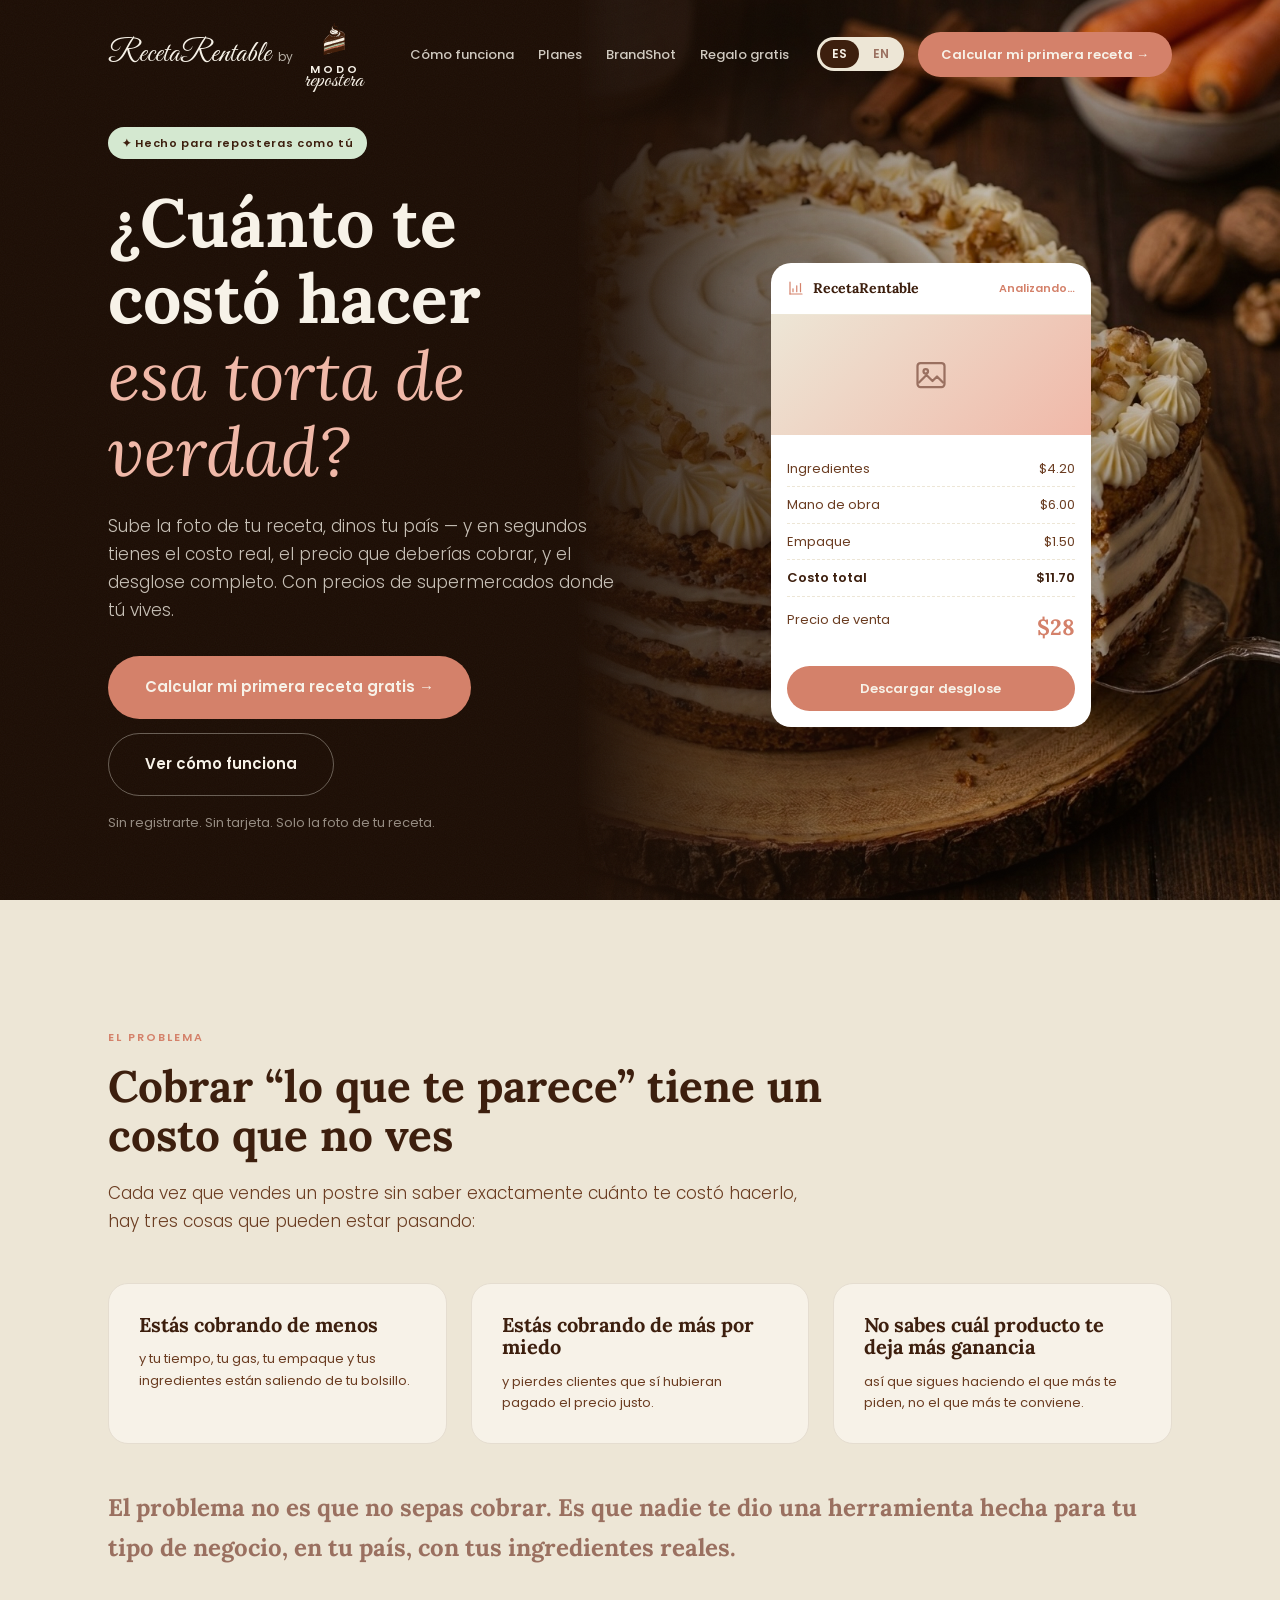
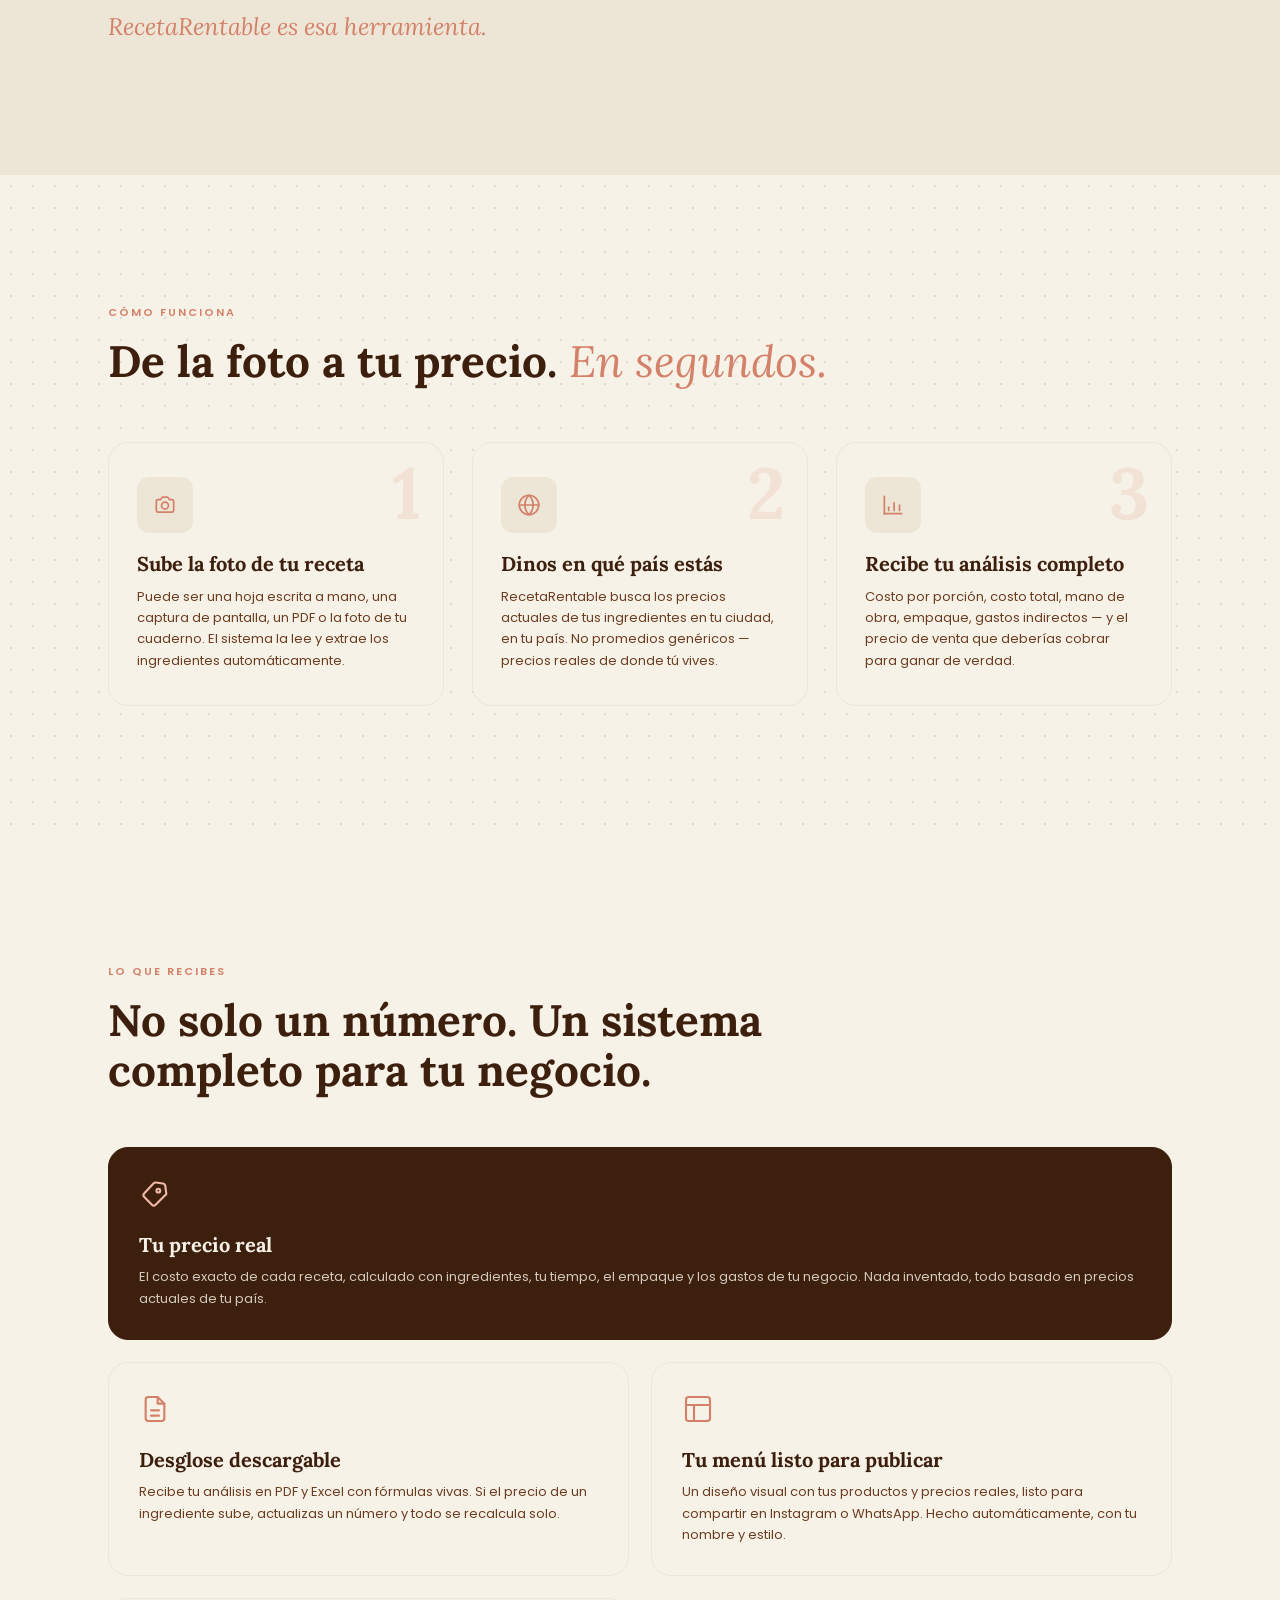
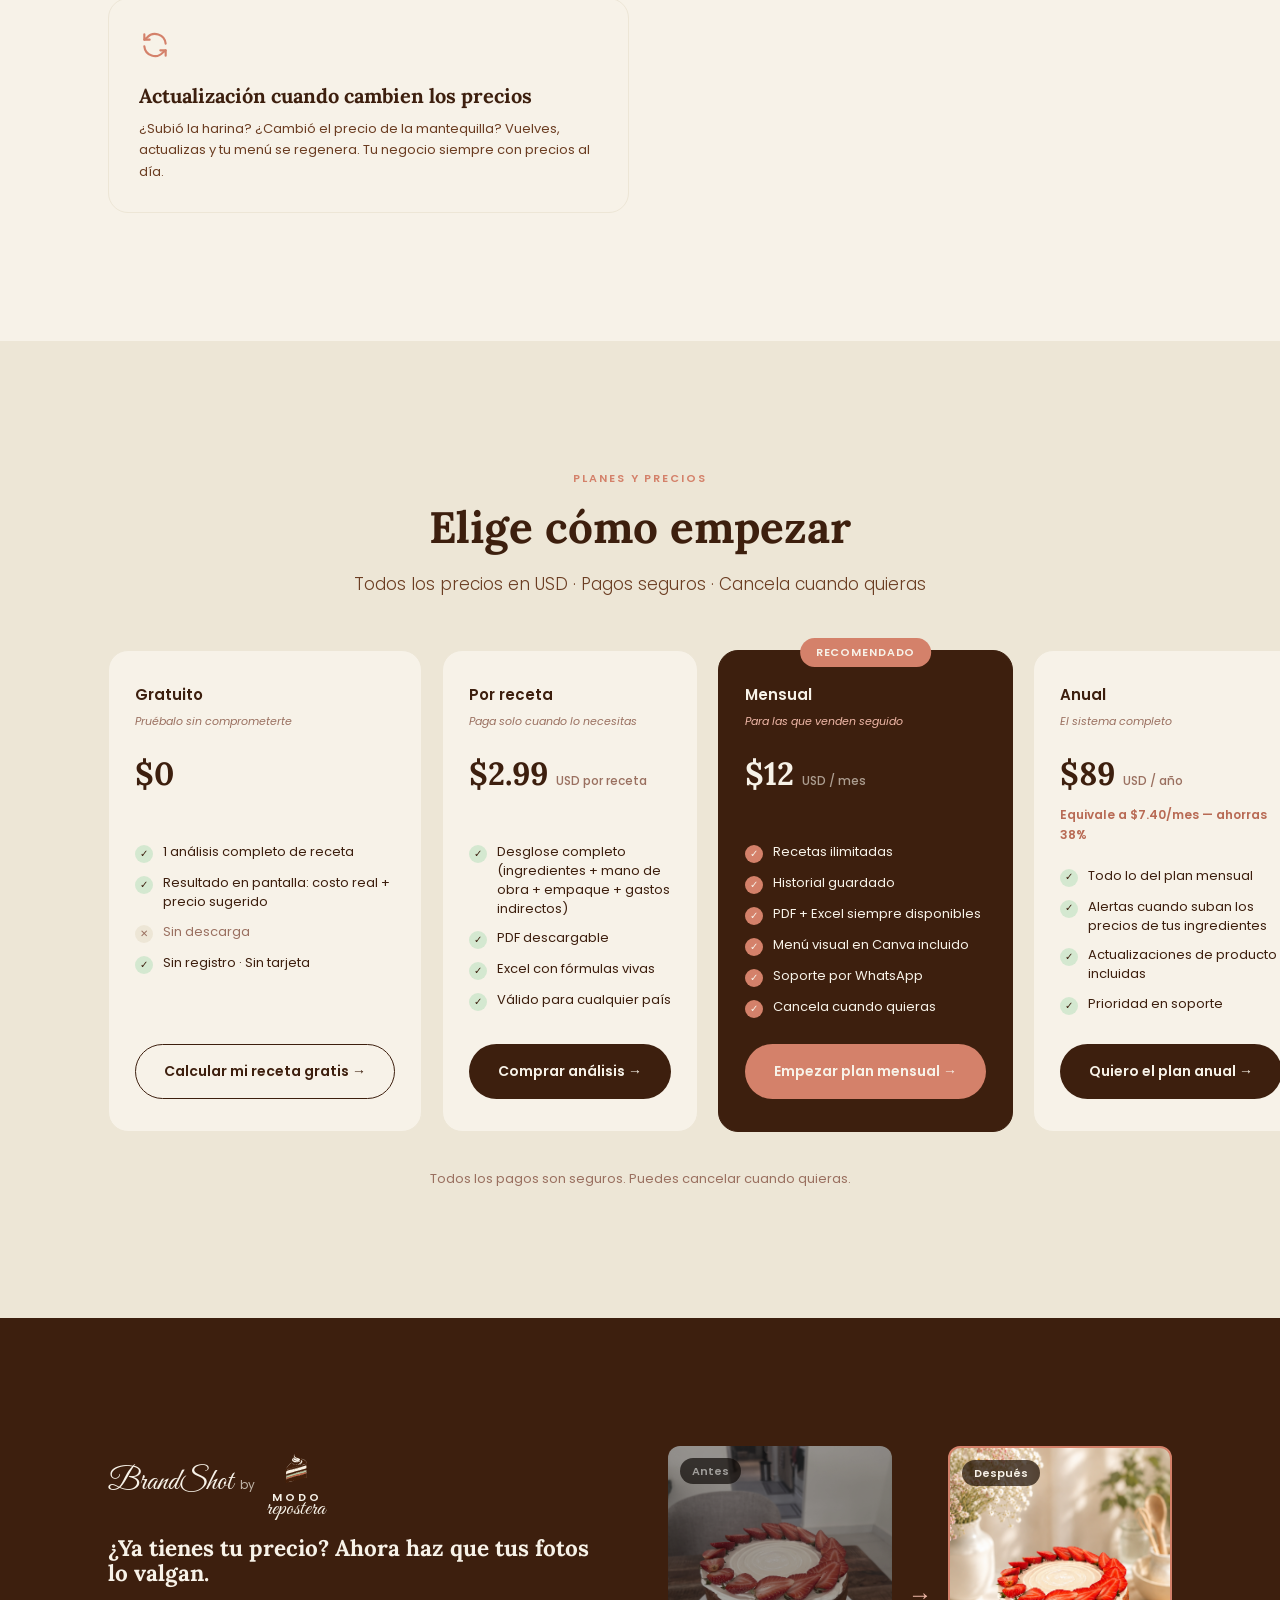
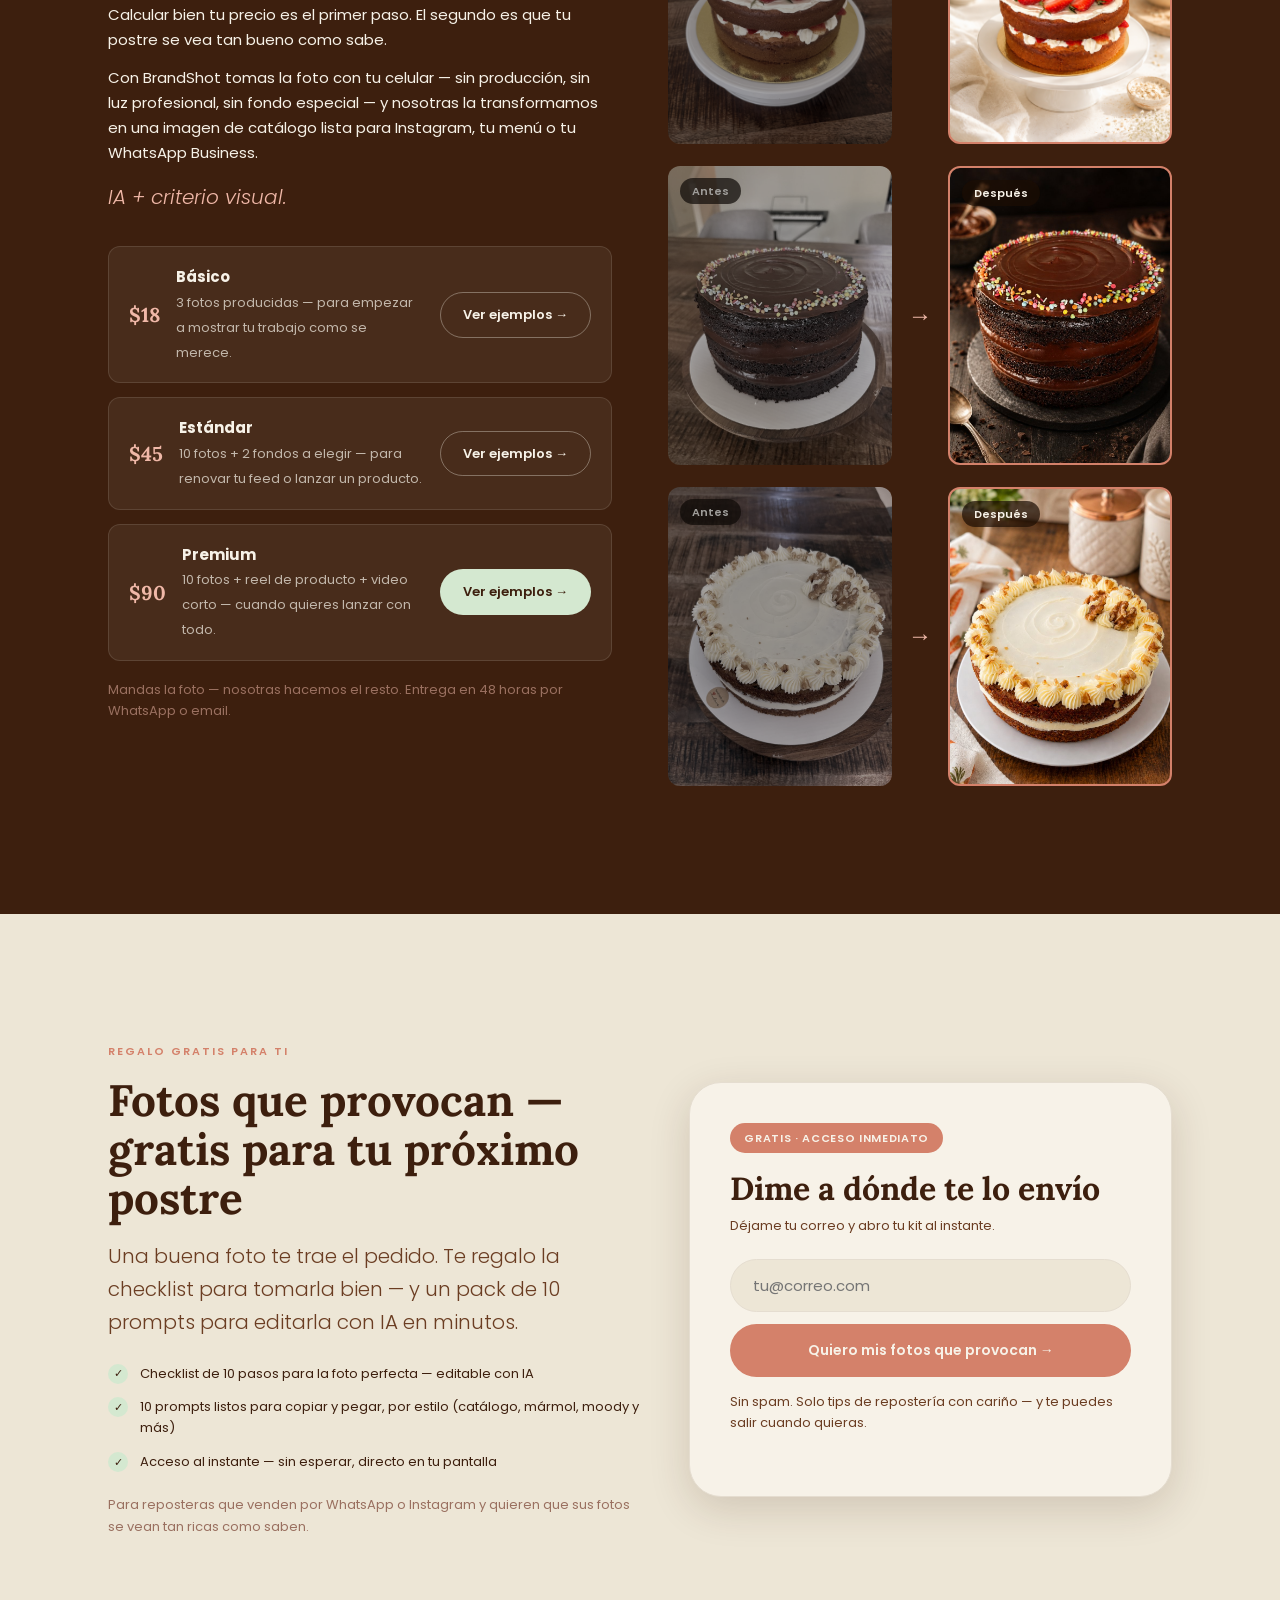
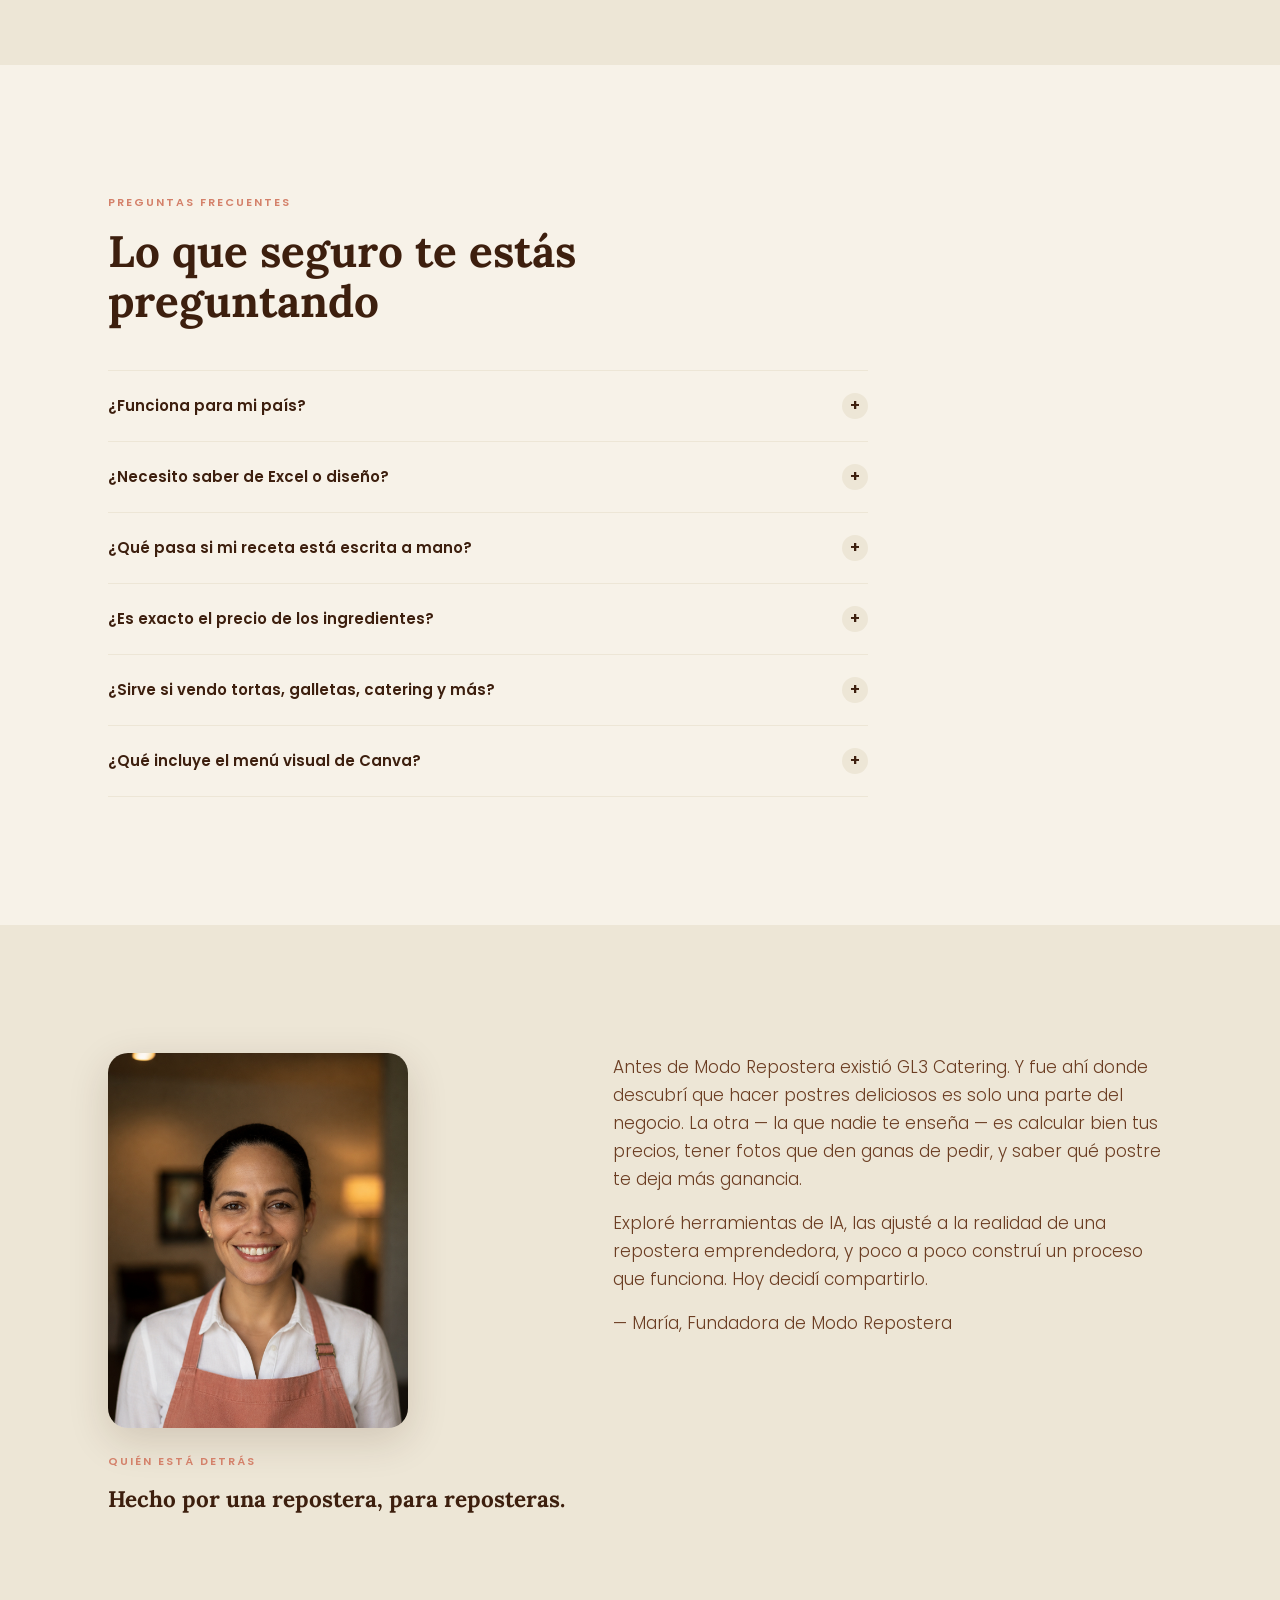
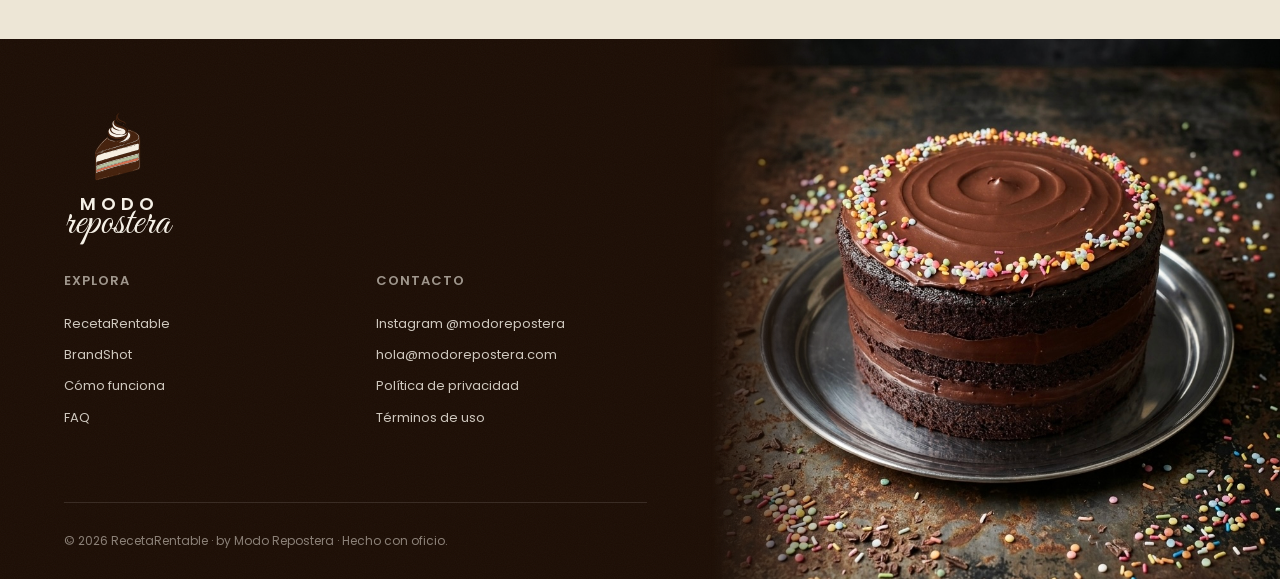
==== commit 7a46dfc1: "BrandShot: reemplaza el par generado por torta de zanahoria real - Quita el par de chocolate generad" ====
--- a/index.html
+++ b/index.html
@@ -325,9 +325,9 @@
           <div class="ba ba--after ba--choco-after"><span class="ba__label" data-i18n="bs.afterLabel">Después</span></div>
         </div>
         <div class="beforeafter">
-          <div class="ba ba--before ba--choco2-before"><span class="ba__label" data-i18n="bs.beforeLabel">Antes</span></div>
+          <div class="ba ba--before ba--zanahoria-before"><span class="ba__label" data-i18n="bs.beforeLabel">Antes</span></div>
           <span class="ba__arrow">→</span>
-          <div class="ba ba--after ba--choco2-after"><span class="ba__label" data-i18n="bs.afterLabel">Después</span></div>
+          <div class="ba ba--after ba--zanahoria-after"><span class="ba__label" data-i18n="bs.afterLabel">Después</span></div>
         </div>
       </div>
     </div>
--- a/styles.css
+++ b/styles.css
@@ -284,10 +284,10 @@
 .ba--after { background-size: cover, cover; background-position: center, center; border: 2px solid var(--terracotta); }
 .ba--fresa-before { background-image: url('assets/photos/before-cake.jpg'), linear-gradient(135deg, var(--chocolate-light), var(--chocolate-muted)); }
 .ba--fresa-after  { background-image: url('assets/photos/after-cake.png'), linear-gradient(135deg, var(--terracotta-light), var(--terracotta)); }
-.ba--choco-before { background-image: url('assets/photos/cta-cake.jpg'), linear-gradient(135deg, var(--chocolate-light), var(--chocolate-muted)); filter: none; }
-.ba--choco-after  { background-image: url('assets/photos/after-choco.jpg'), linear-gradient(135deg, var(--cream), var(--cream-dark)); }
-.ba--choco2-before { background-image: url('assets/photos/antes-1.jpg'), linear-gradient(135deg, var(--chocolate-light), var(--chocolate-muted)); }
-.ba--choco2-after  { background-image: url('assets/photos/despues-1.jpg'), linear-gradient(135deg, var(--chocolate-deep), var(--chocolate)); }
+.ba--choco-before { background-image: url('assets/photos/antes-1.jpg'), linear-gradient(135deg, var(--chocolate-light), var(--chocolate-muted)); }
+.ba--choco-after  { background-image: url('assets/photos/despues-1.jpg'), linear-gradient(135deg, var(--chocolate-deep), var(--chocolate)); }
+.ba--zanahoria-before { background-image: url('assets/photos/antes-2.jpg'), linear-gradient(135deg, var(--chocolate-light), var(--chocolate-muted)); }
+.ba--zanahoria-after  { background-image: url('assets/photos/despues-2.jpg'), linear-gradient(135deg, var(--pistachio-light), var(--pistachio)); }
 .ba__label { position: absolute; top: 12px; left: 12px; background: rgba(28,13,4,0.7); color: var(--cream); font-size: 11px; font-weight: 600; padding: 4px 12px; border-radius: var(--radius-pill); }
 .ba__arrow { font-size: 24px; color: var(--terracotta-light); }
 .packages { display: flex; flex-direction: column; gap: 14px; margin-top: 32px; }
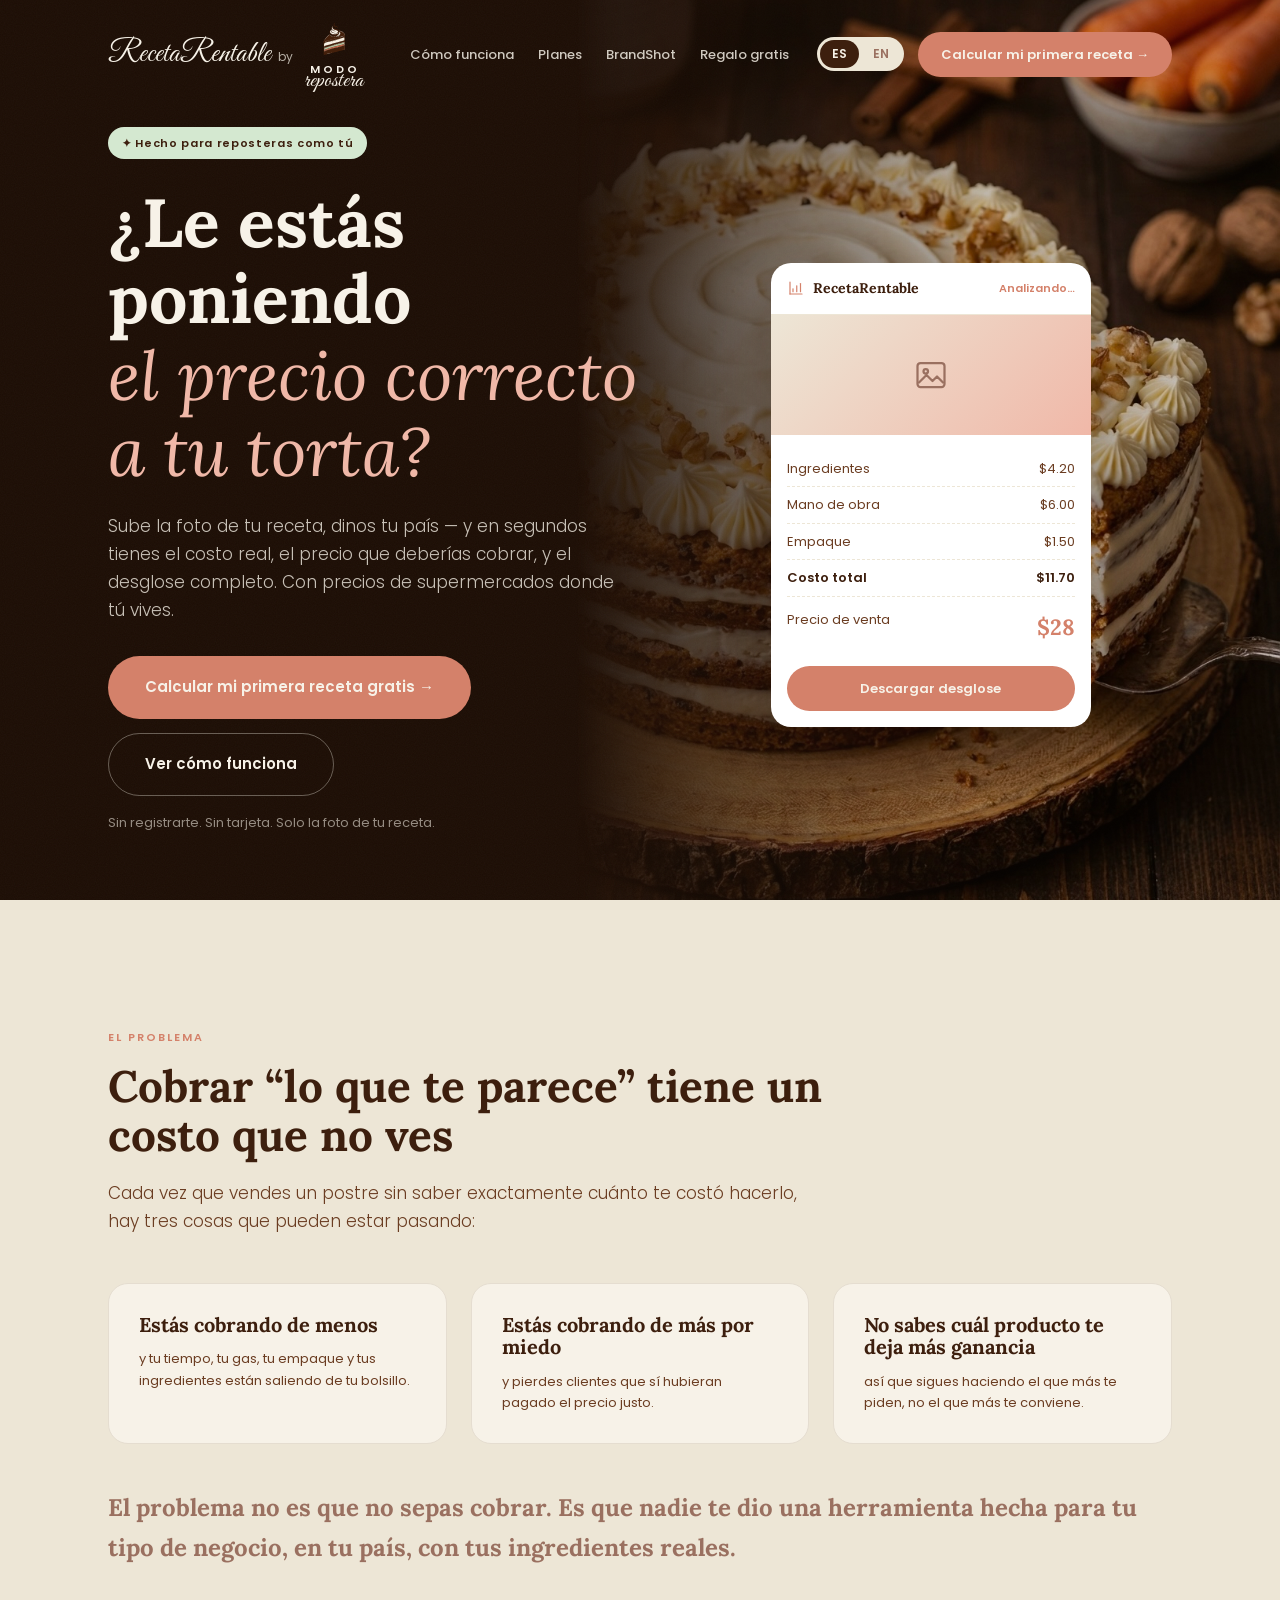
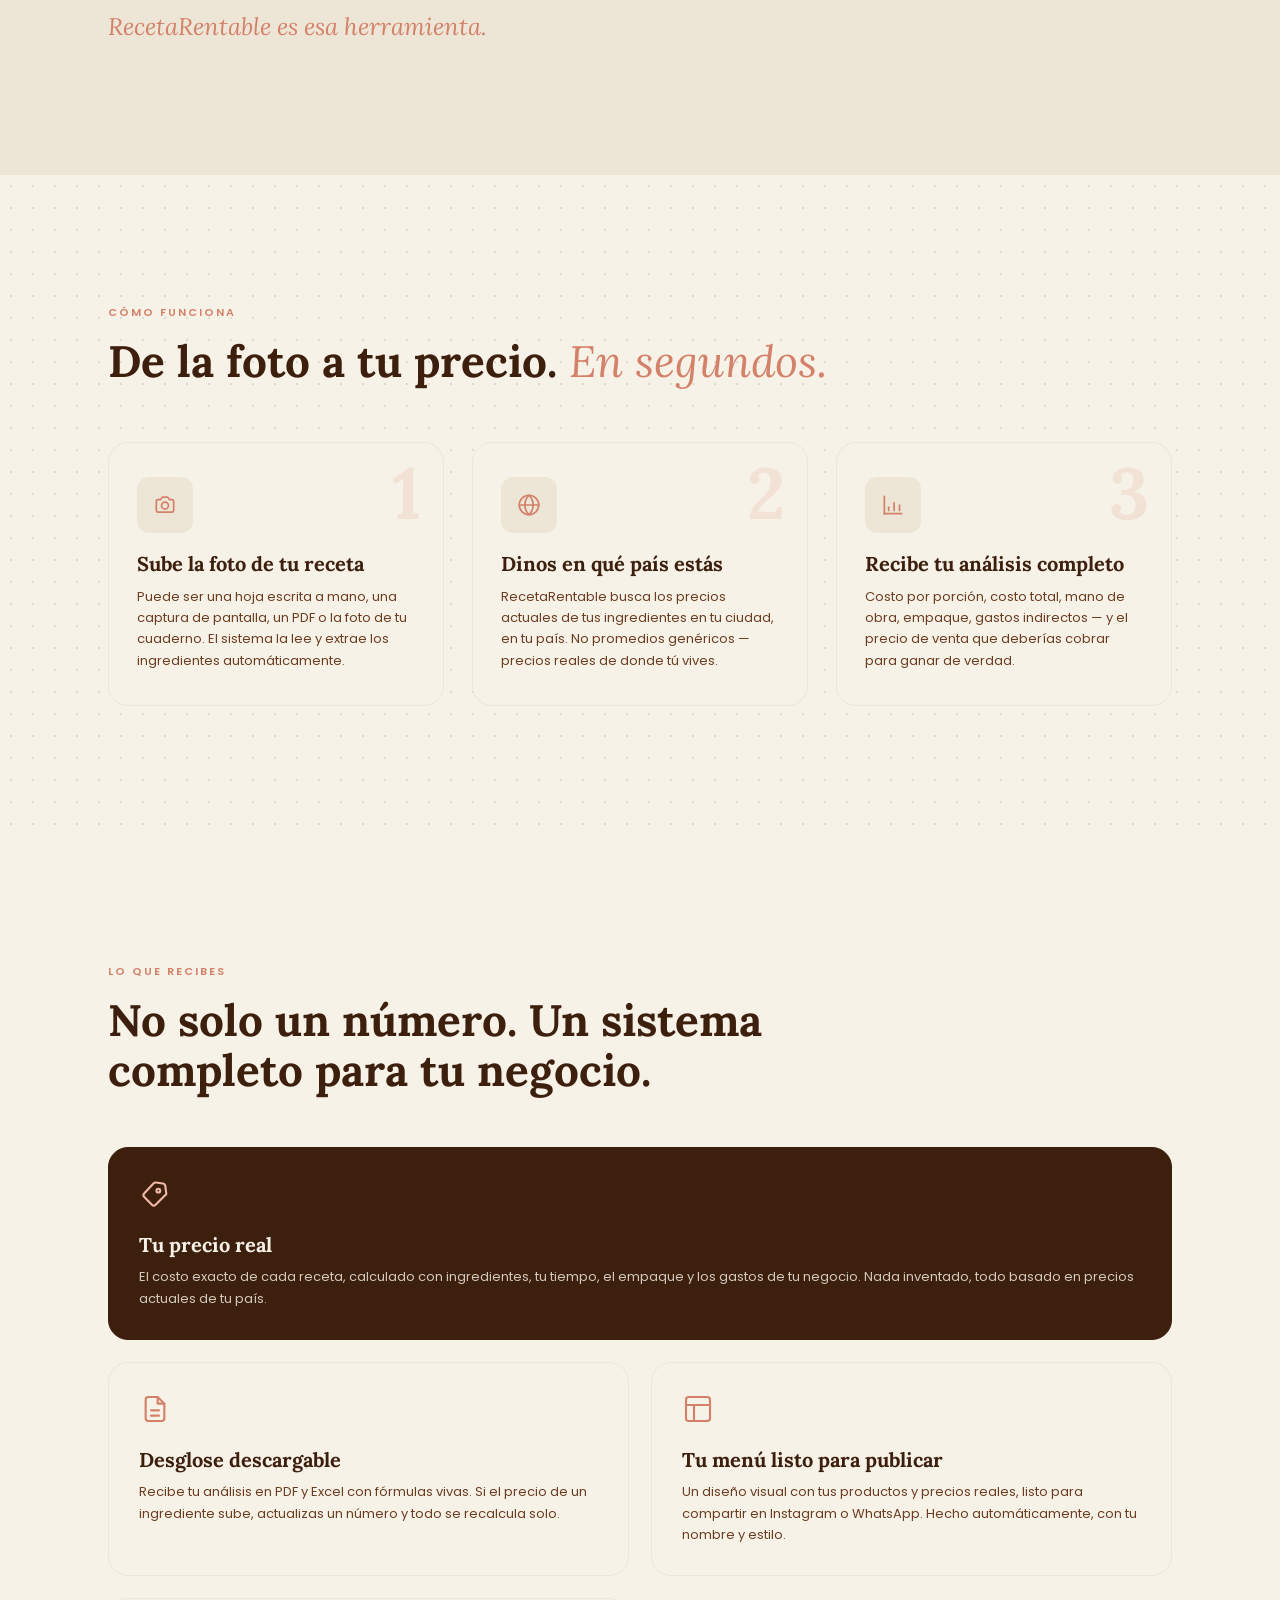
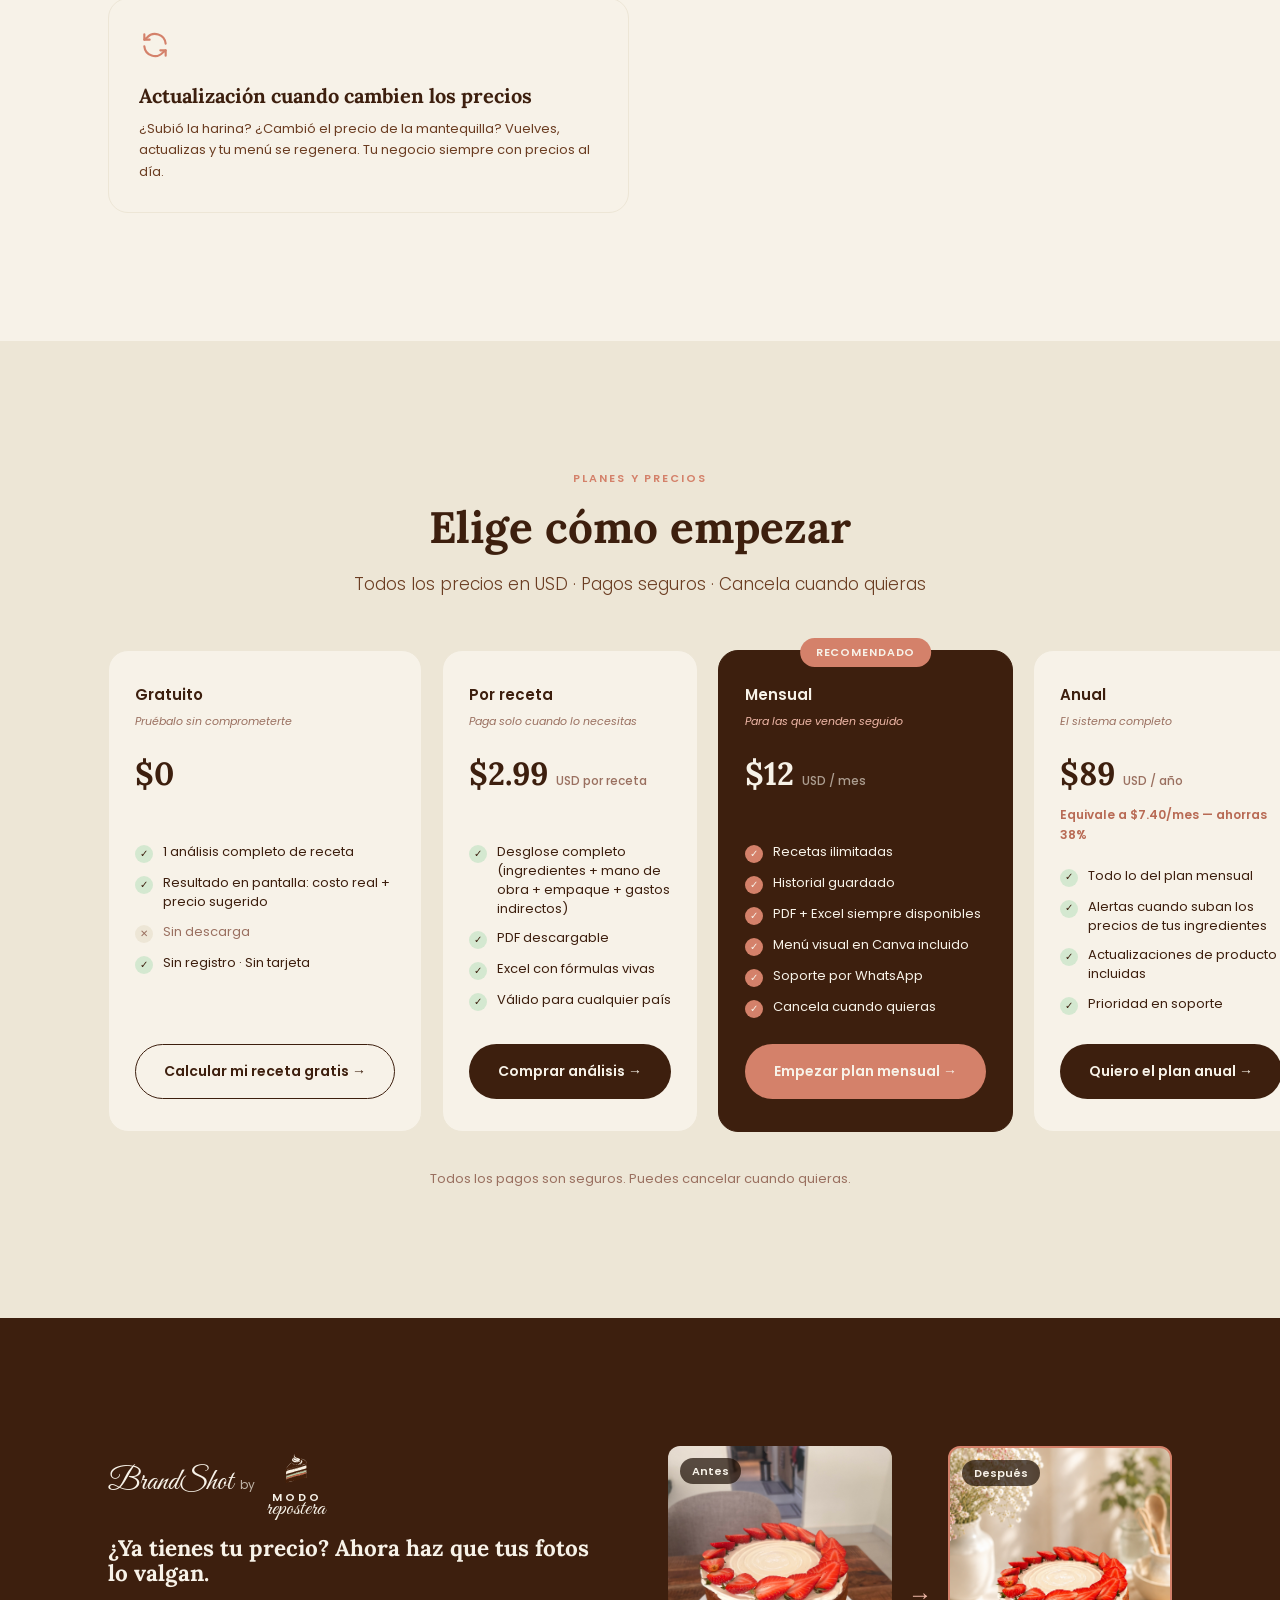
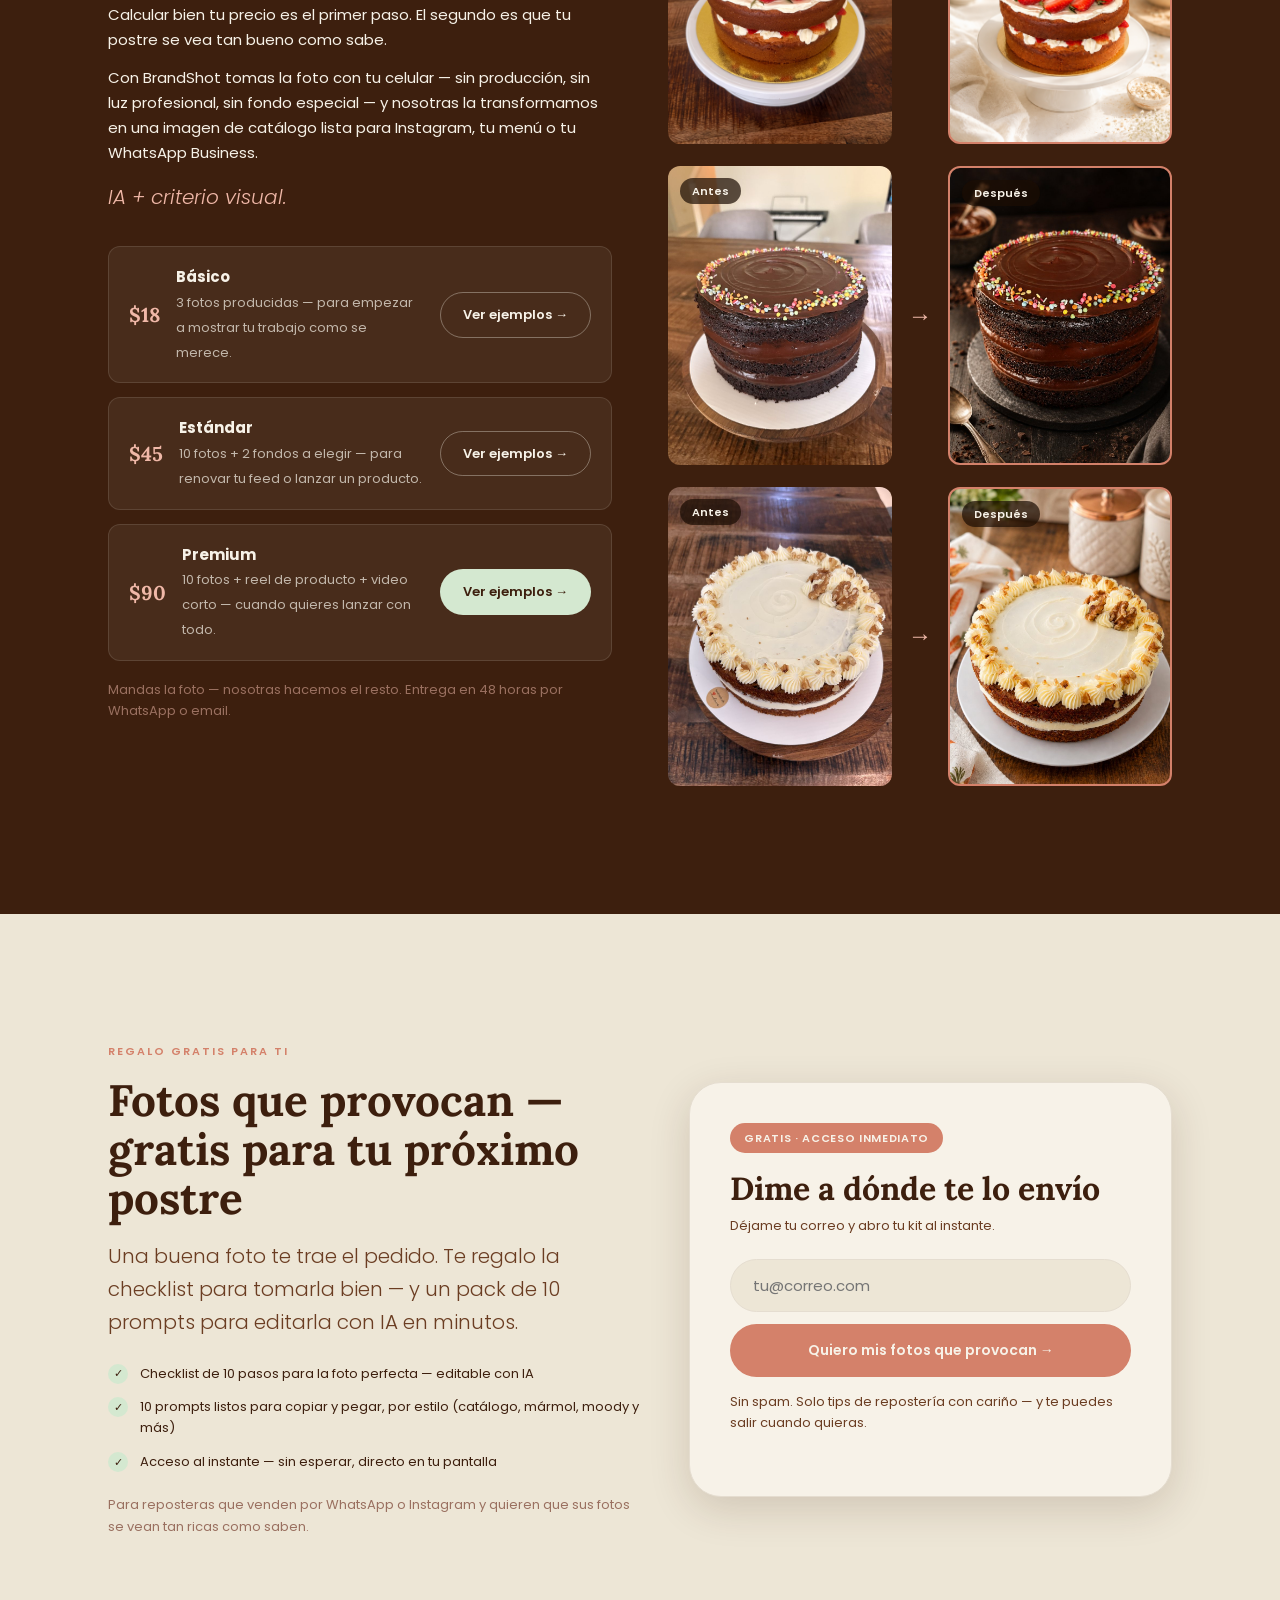
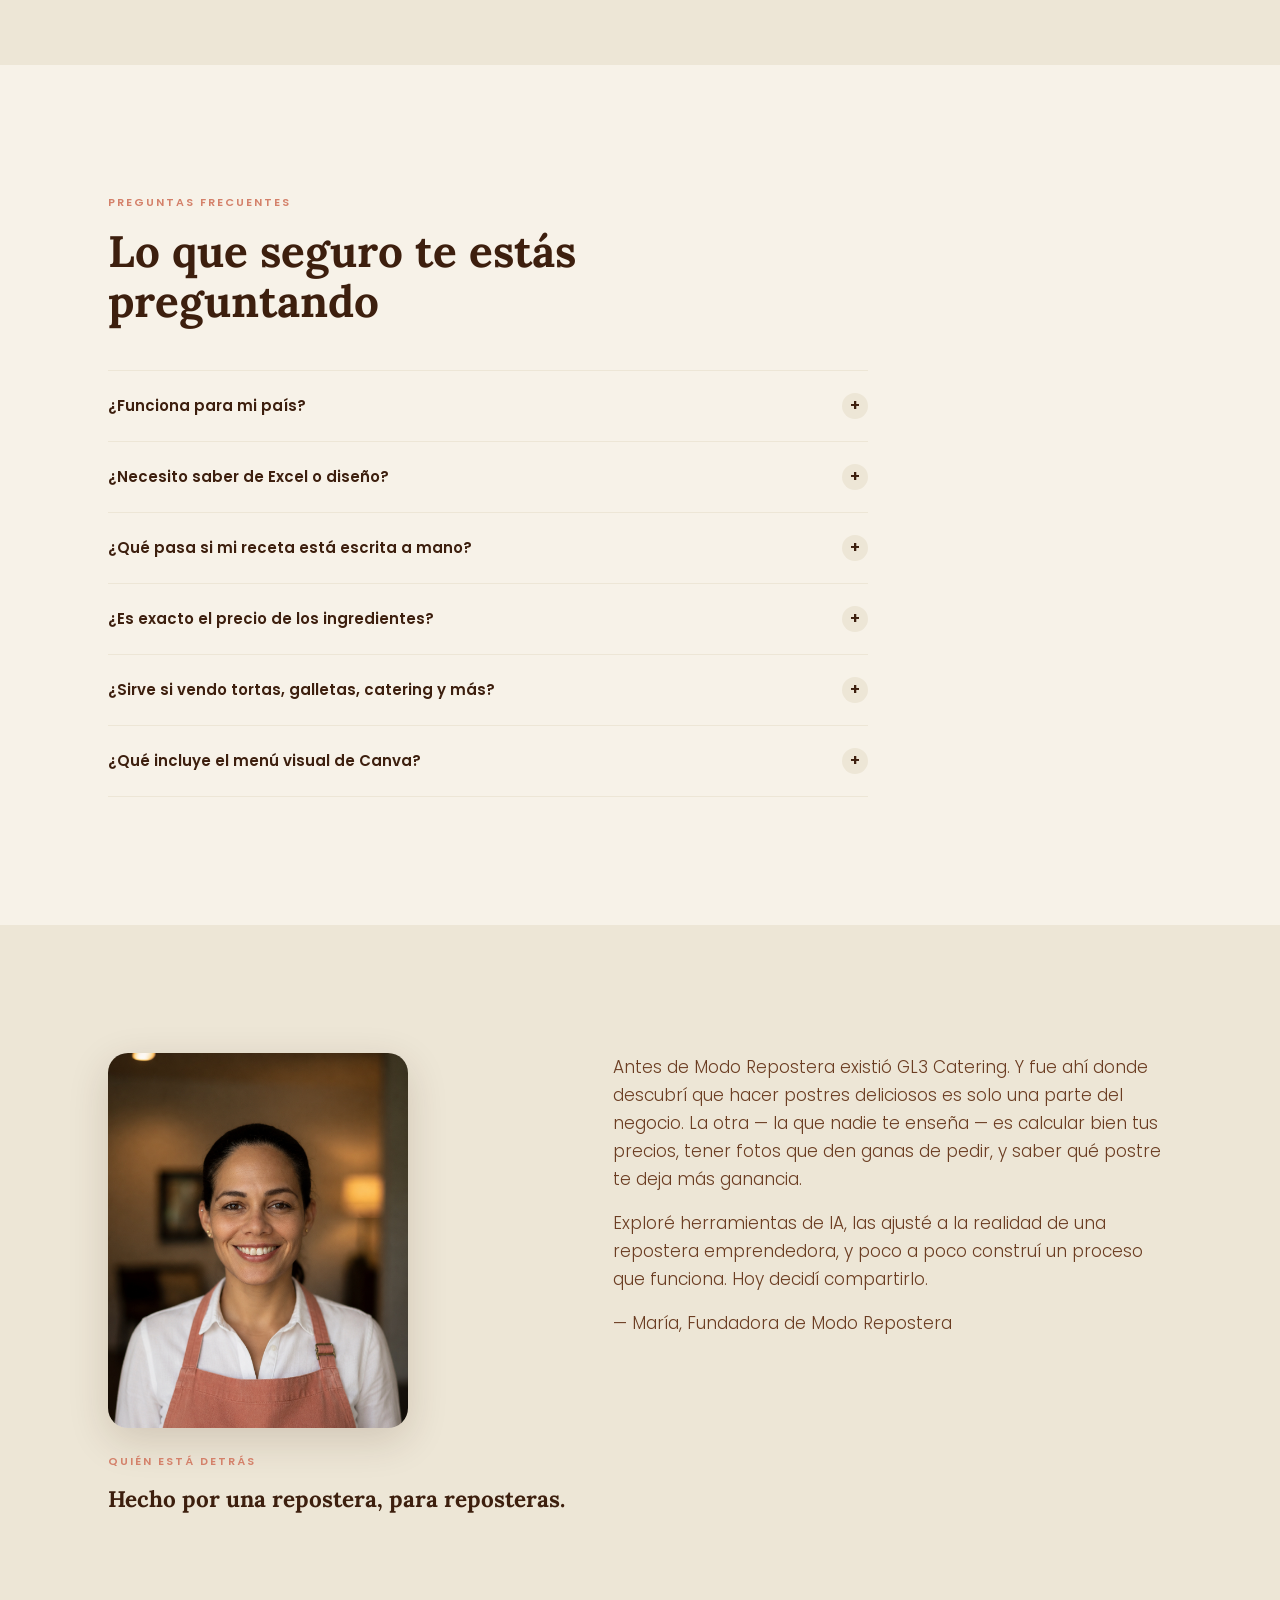
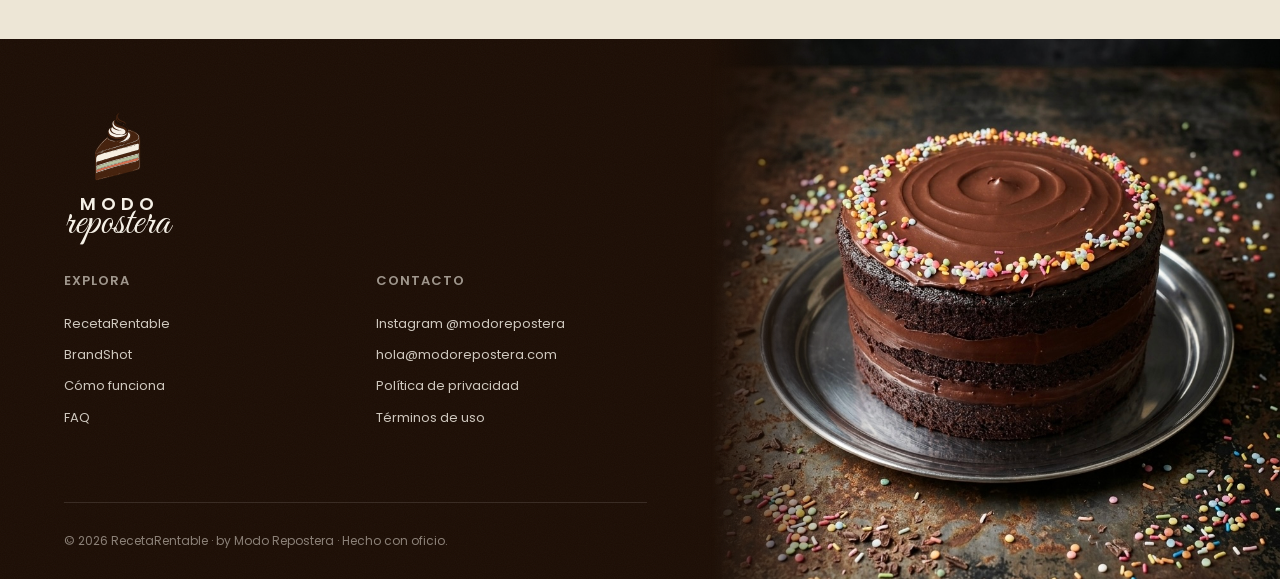
==== commit f9f172cb: "Landing: hero enfocado en cobrar el precio correcto Titular ES "¿Le estás poniendo / el precio corre" ====
--- a/index.html
+++ b/index.html
@@ -3,12 +3,12 @@
 <head>
   <meta charset="UTF-8" />
   <meta name="viewport" content="width=device-width, initial-scale=1.0" />
-  <title>RecetaRentable · ¿Cuánto te costó hacer ese pastel de verdad?</title>
+  <title>RecetaRentable · ¿Le estás poniendo el precio correcto a tu torta?</title>
   <meta name="description" content="Calcula el precio de venta real de cualquier receta desde una foto, con precios de supermercado de tu país. Por Modo Repostera." />
 
   <!-- Open Graph / link sharing -->
   <meta property="og:title" content="RecetaRentable · by Modo Repostera" />
-  <meta property="og:description" content="Sube la foto de tu receta y descubre en segundos cuánto te costó de verdad y cuánto deberías cobrar." />
+  <meta property="og:description" content="Sube la foto de tu receta y descubre en segundos el precio correcto para tu torta — el que de verdad te deja ganancia." />
   <meta property="og:type" content="website" />
   <!-- [PLACEHOLDER] reemplazar con URL absoluta tras deploy -->
   <meta property="og:image" content="assets/photos/hero-cake.jpg" />
--- a/styles.css
+++ b/styles.css
@@ -280,7 +280,7 @@
 .beforeafter { display: grid; grid-template-columns: 1fr auto 1fr; gap: 16px; align-items: center; }
 .ba-stack { display: flex; flex-direction: column; gap: 22px; }
 .ba { position: relative; aspect-ratio: 3/4; border-radius: var(--radius-md); overflow: hidden; }
-.ba--before { background-size: cover, cover; background-position: center, center; filter: brightness(0.65) saturate(0.5); }
+.ba--before { background-size: cover, cover; background-position: center, center; }
 .ba--after { background-size: cover, cover; background-position: center, center; border: 2px solid var(--terracotta); }
 .ba--fresa-before { background-image: url('assets/photos/before-cake.jpg'), linear-gradient(135deg, var(--chocolate-light), var(--chocolate-muted)); }
 .ba--fresa-after  { background-image: url('assets/photos/after-cake.png'), linear-gradient(135deg, var(--terracotta-light), var(--terracotta)); }
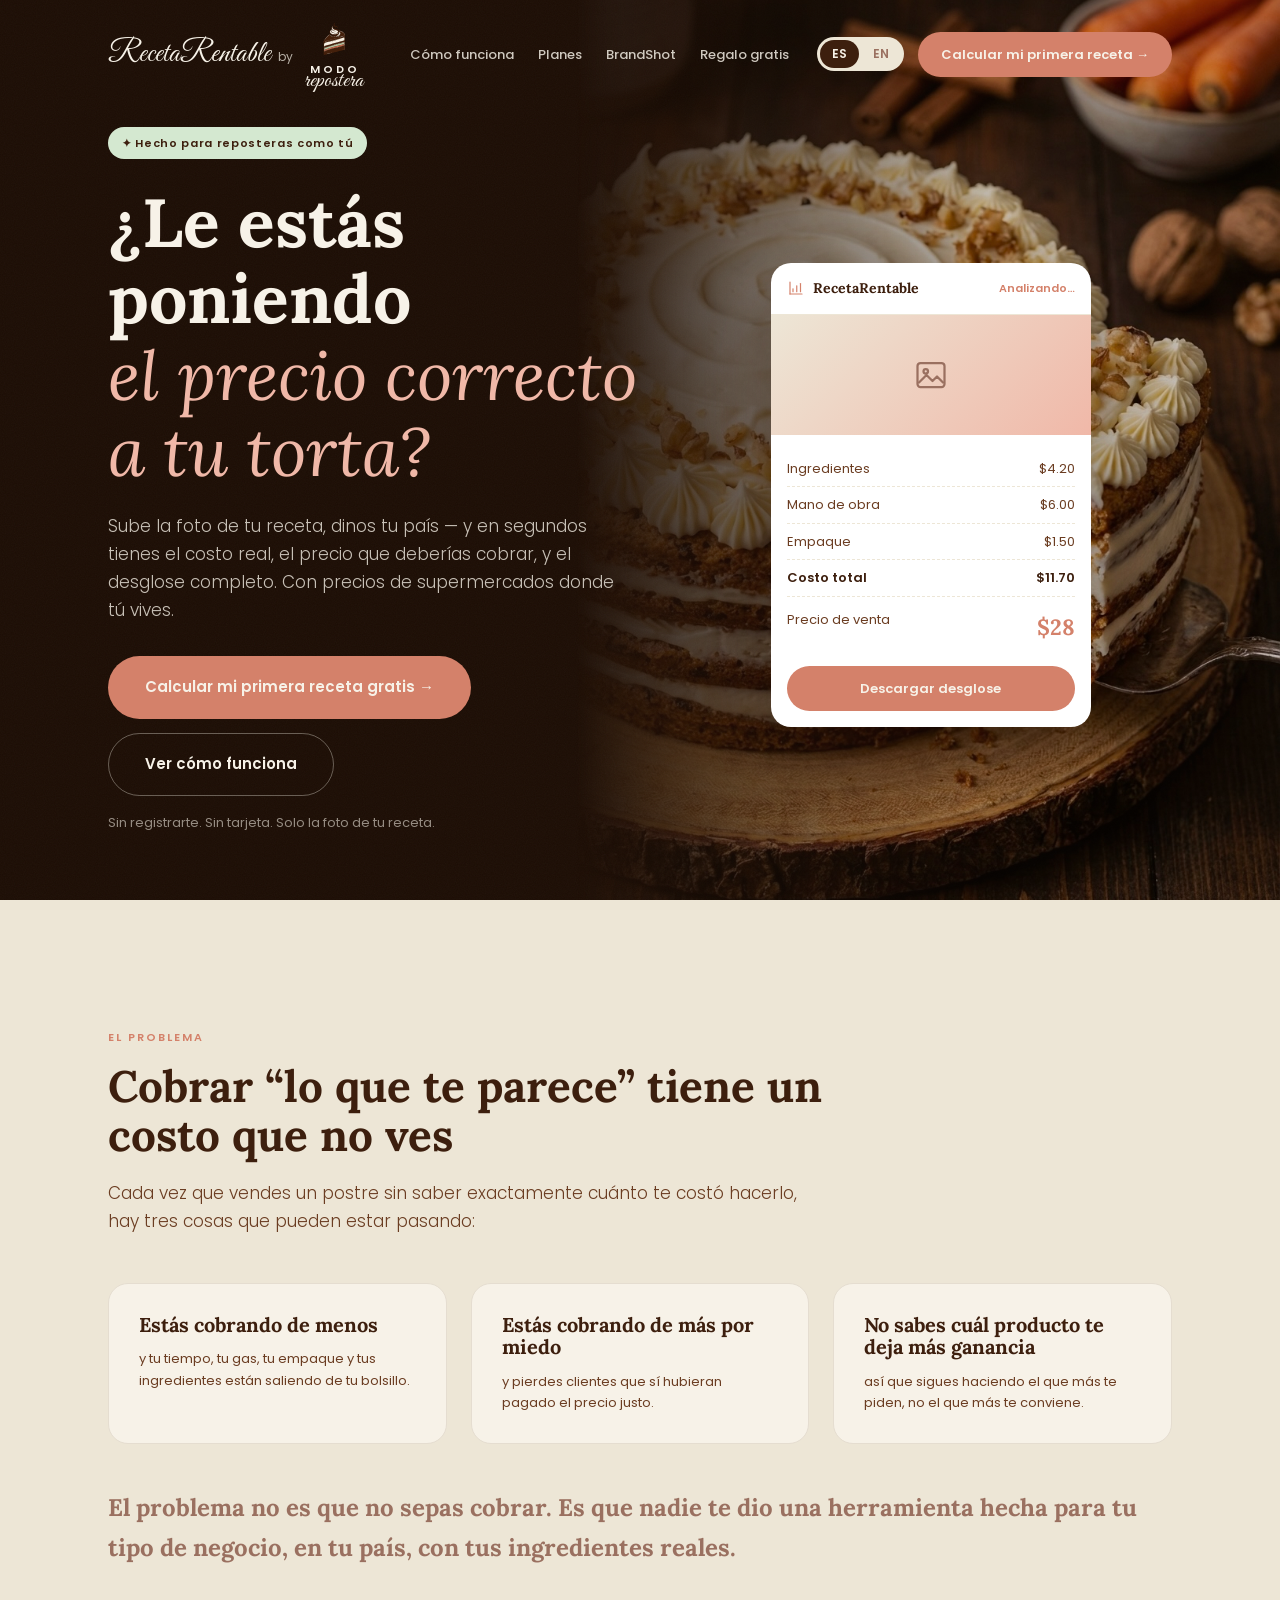
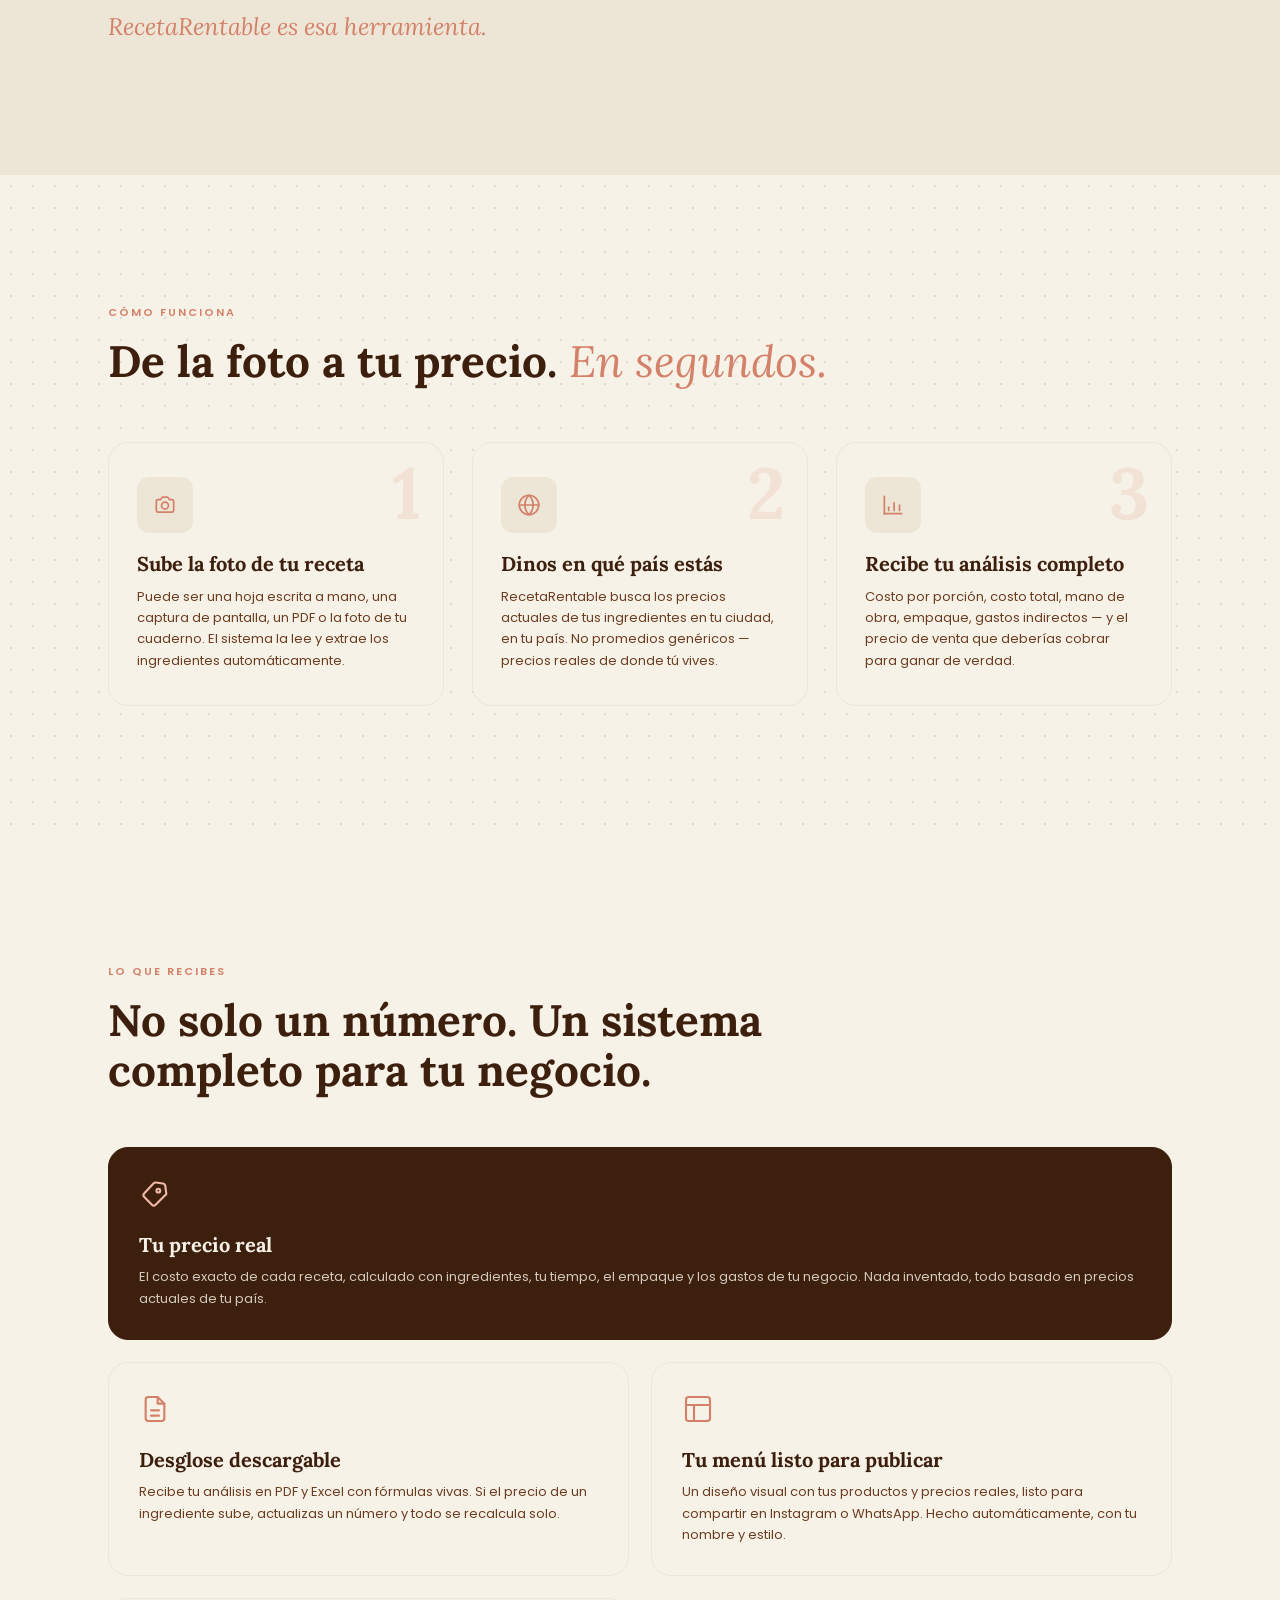
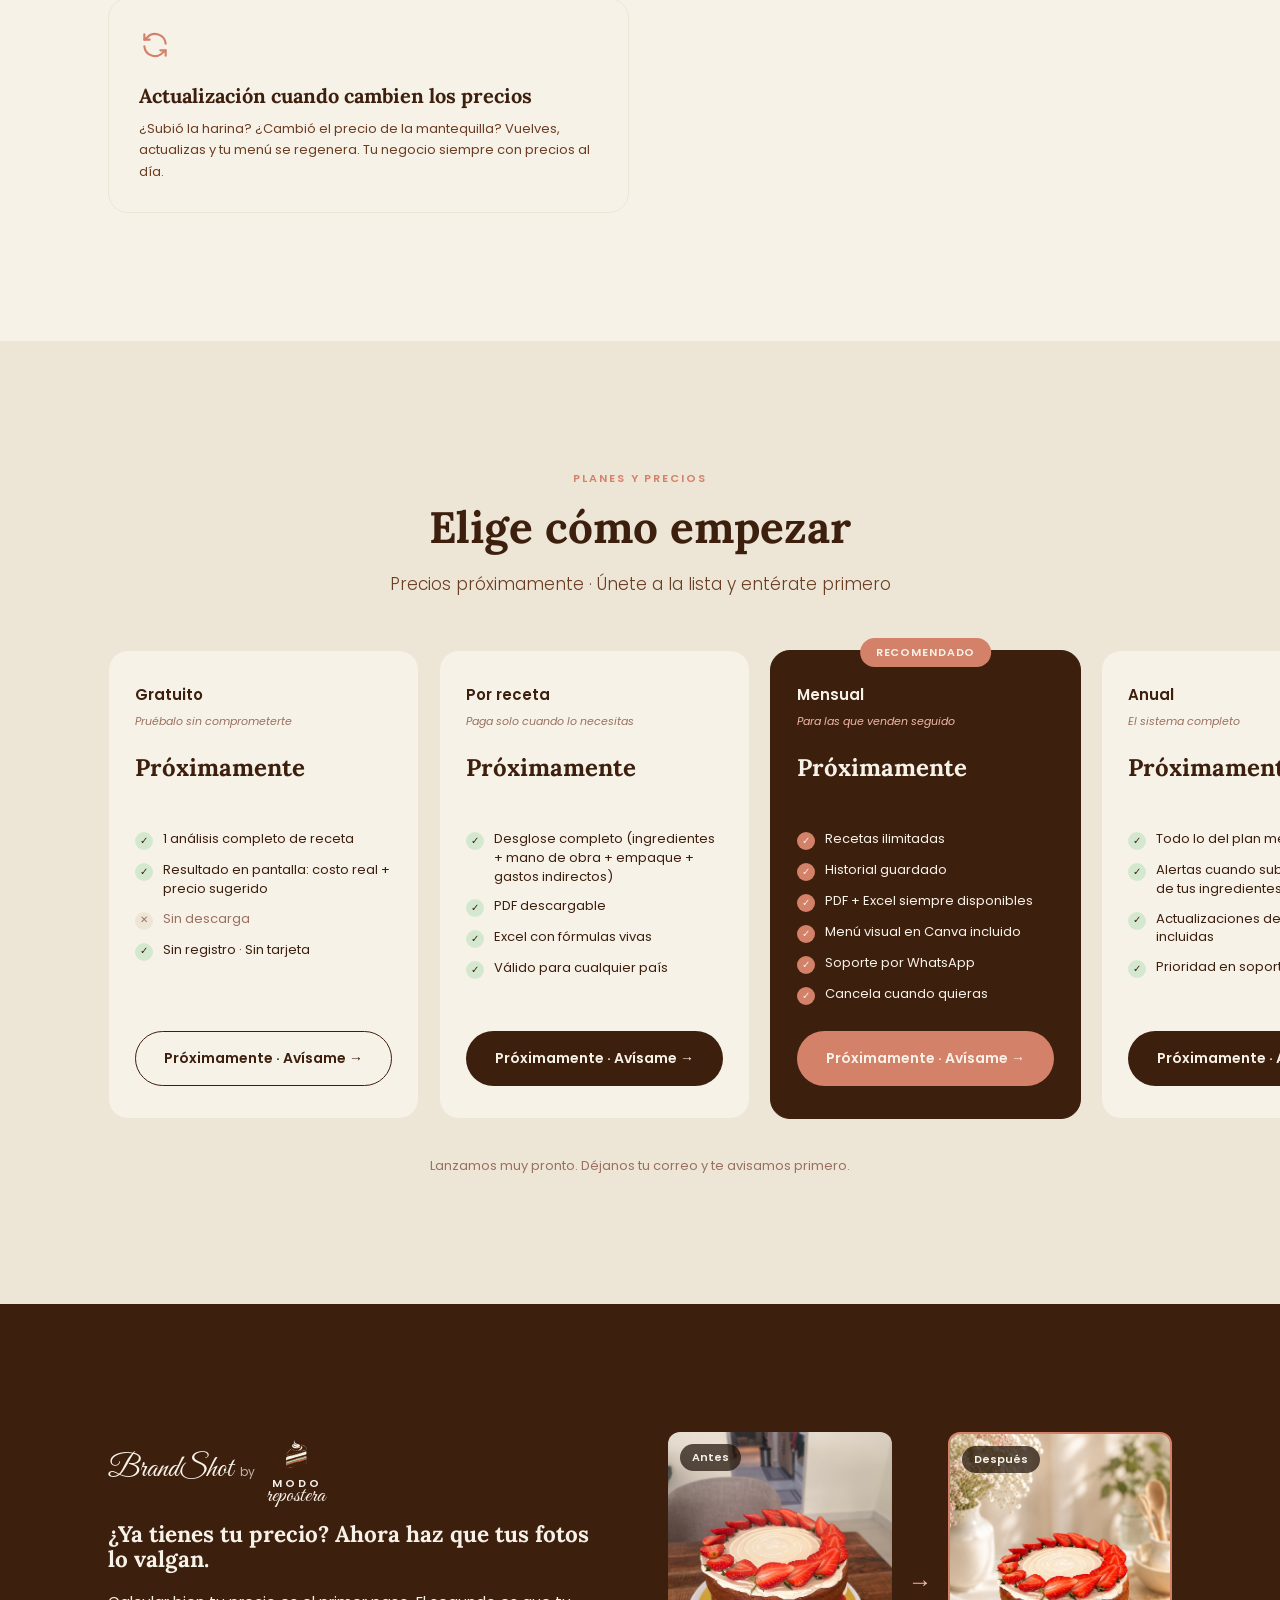
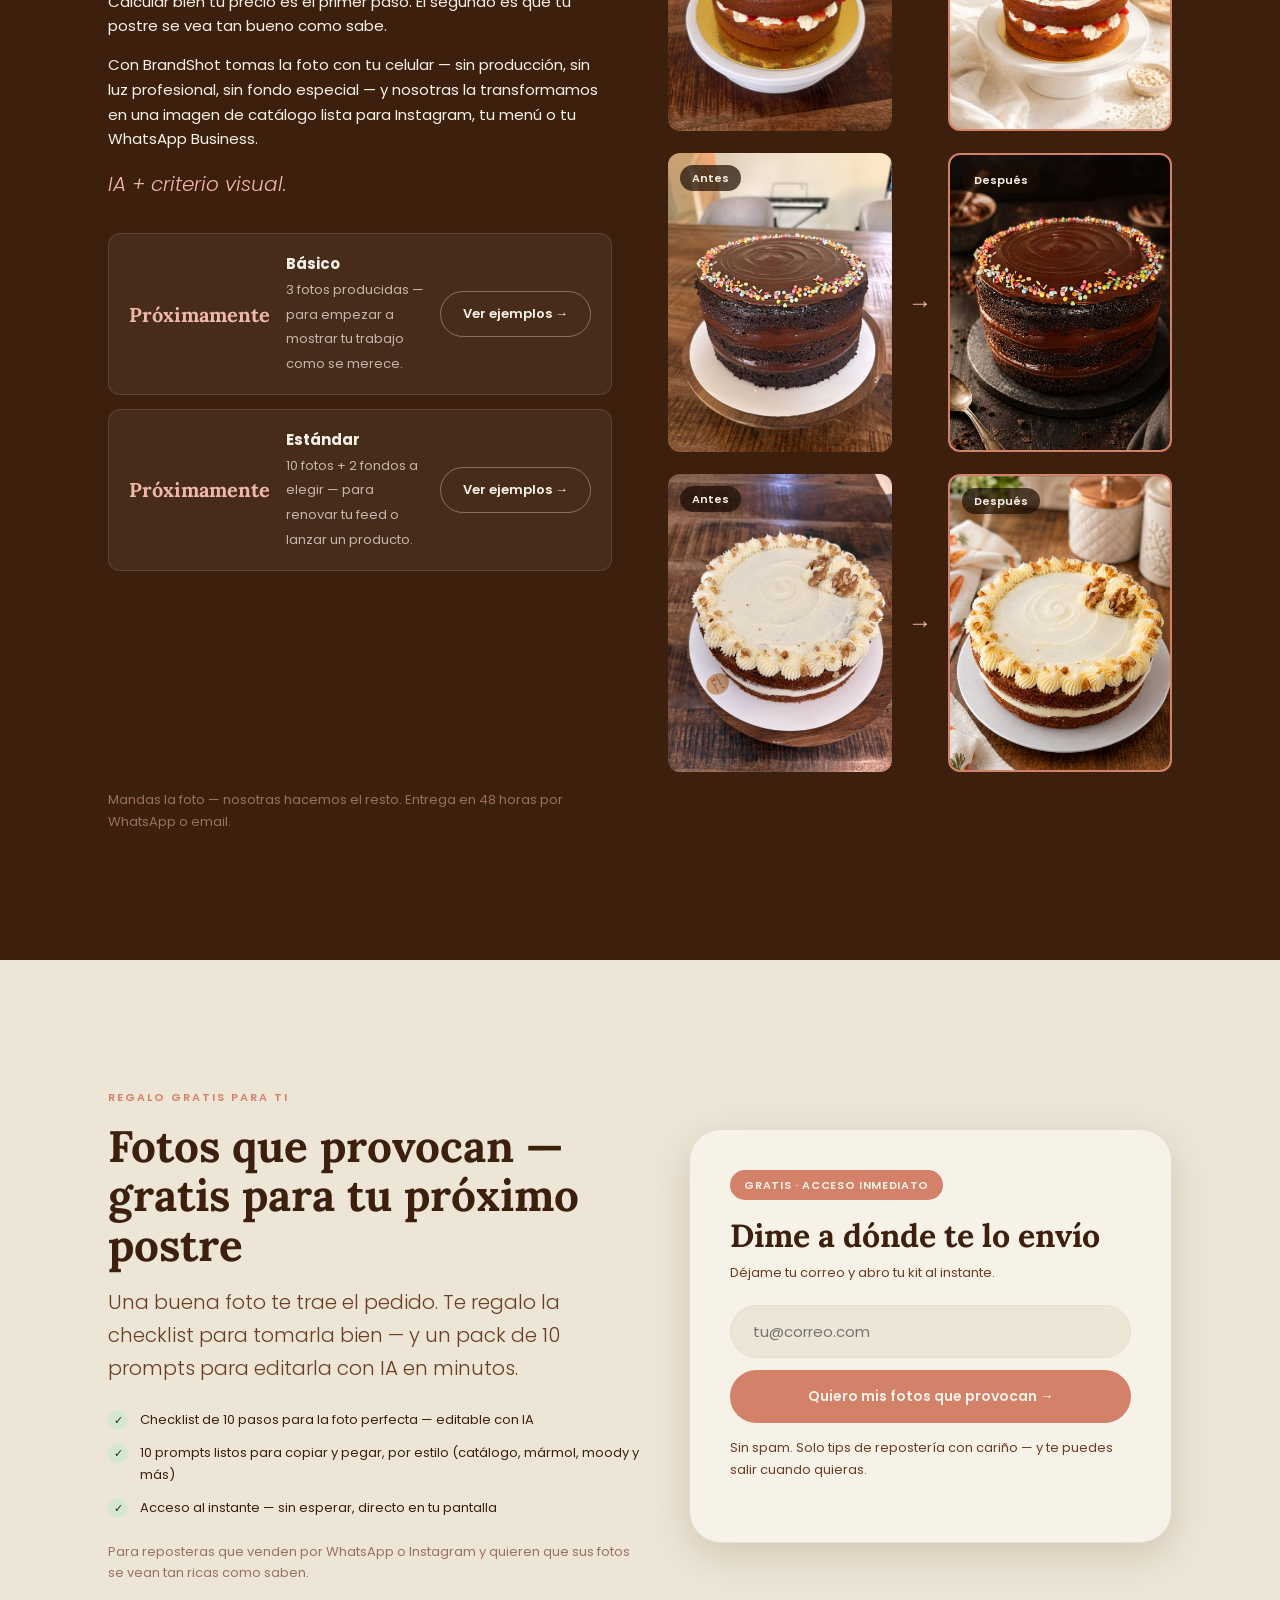
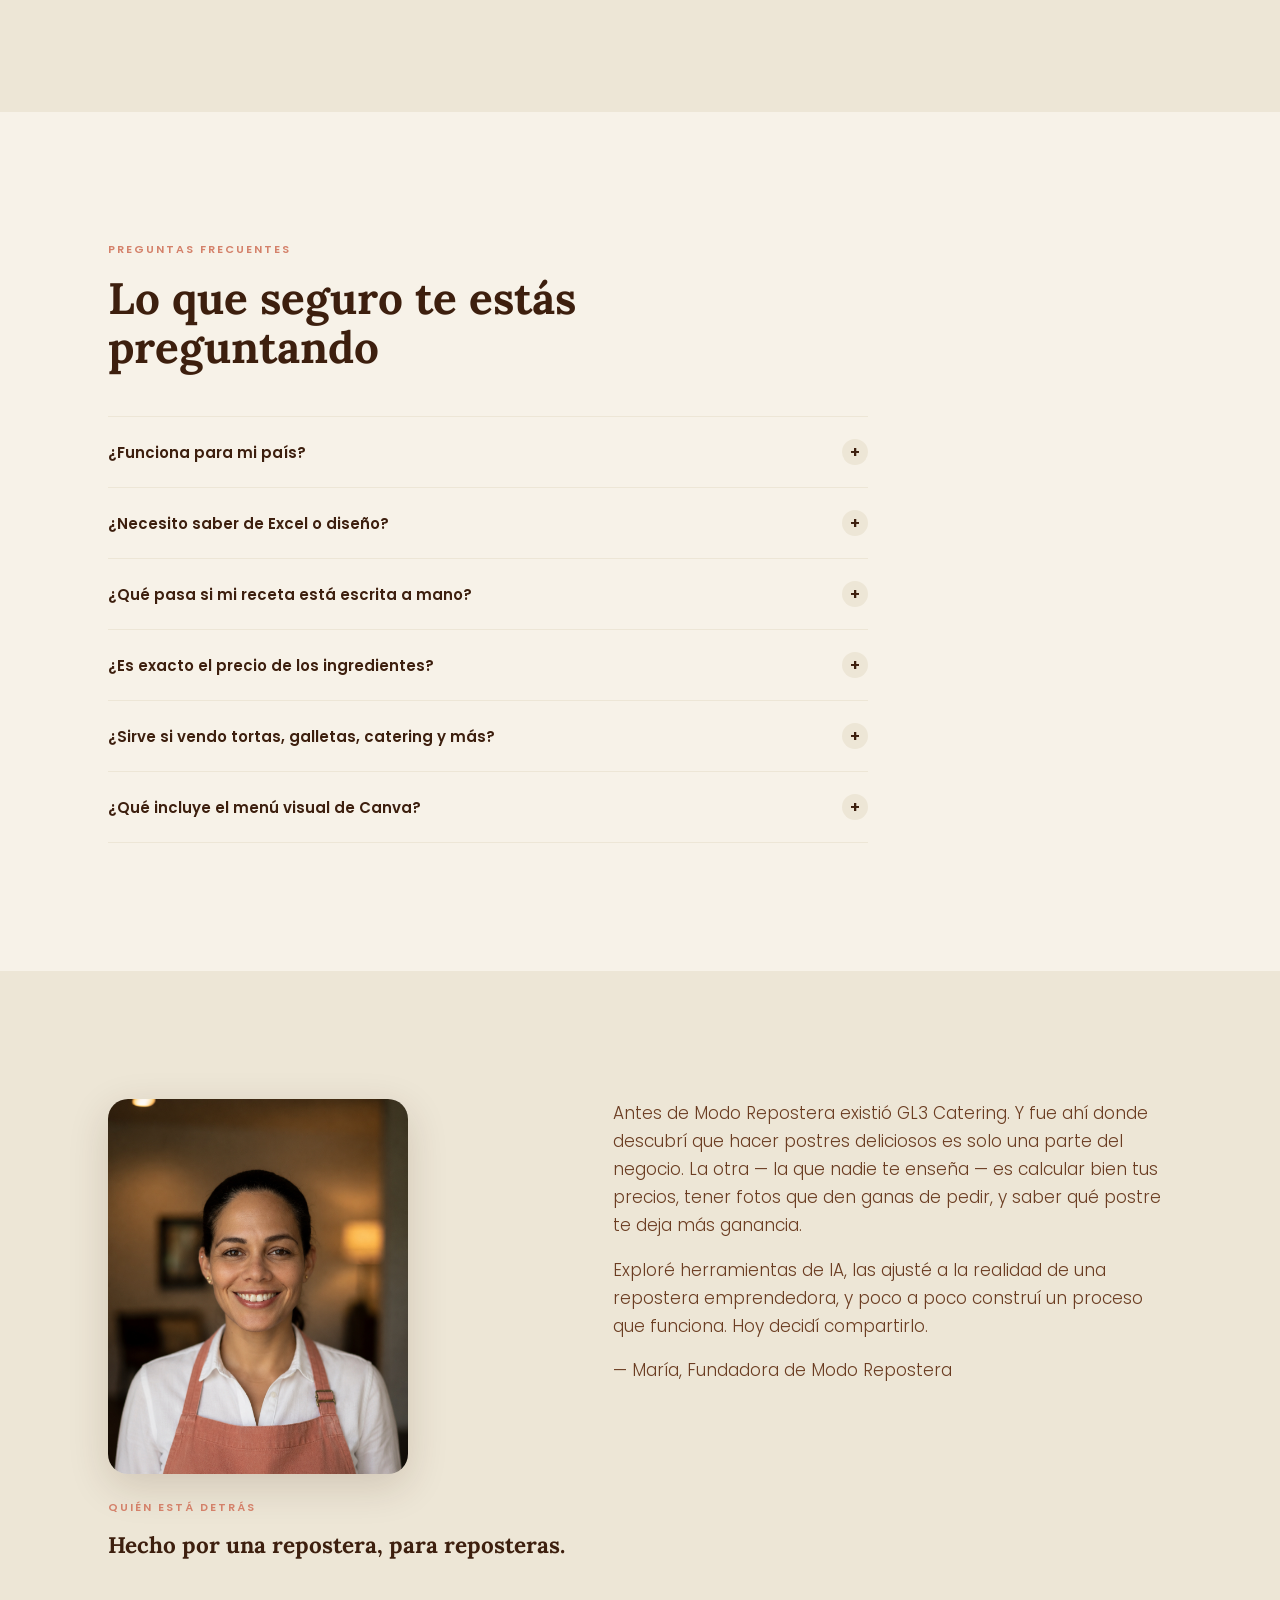
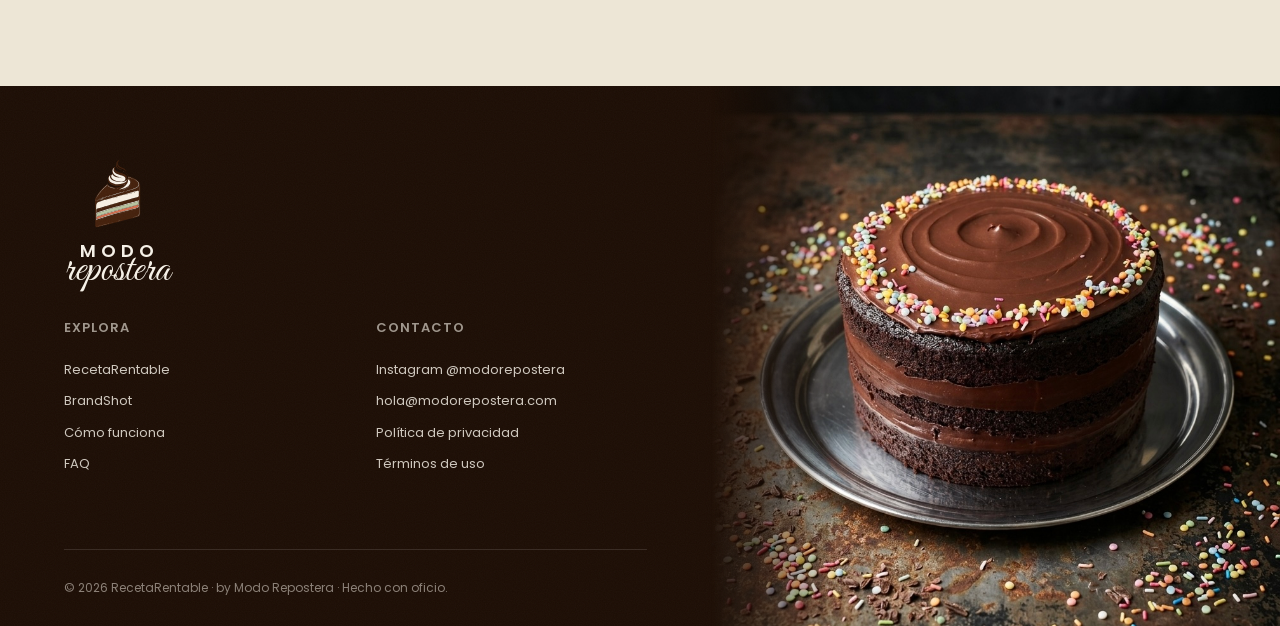
==== commit 40f49364: "Landing: quitar precios y mostrar 'Próximamente' Planes y paquetes BrandShot muestran Próximamente /" ====
--- a/index.html
+++ b/index.html
@@ -200,7 +200,7 @@
       <div class="section-head center">
         <span class="eyebrow" data-i18n="plans.eyebrow">Planes y precios</span>
         <h2 data-i18n="plans.h2">Elige cómo empezar</h2>
-        <p data-i18n="plans.sub">Todos los precios en USD · Pagos seguros · Cancela cuando quieras</p>
+        <p data-i18n="plans.sub">Precios próximamente · Únete a la lista y entérate primero</p>
       </div>
       <div class="pricing__grid">
 
@@ -208,7 +208,7 @@
         <div class="plan reveal">
           <div class="plan__name" data-i18n="plans.freeName">Gratuito</div>
           <div class="plan__tagline" data-i18n="plans.freeTag">Pruébalo sin comprometerte</div>
-          <div class="plan__price">$0</div>
+          <div class="plan__price plan__price--soon" data-i18n="plans.soon">Próximamente</div>
           <div class="plan__note"></div>
           <ul>
             <li><span class="ic yes">✓</span><span data-i18n="plans.freeF1">1 análisis completo de receta</span></li>
@@ -216,14 +216,14 @@
             <li class="off"><span class="ic no">✕</span><span data-i18n="plans.freeF3">Sin descarga</span></li>
             <li><span class="ic yes">✓</span><span data-i18n="plans.freeF4">Sin registro · Sin tarjeta</span></li>
           </ul>
-          <a class="btn btn--ghost btn--full btn--md" data-cta="tool" href="#" data-i18n="plans.freeCta">Calcular mi receta gratis →</a>
+          <a class="btn btn--ghost btn--full btn--md" data-cta="tool" href="#" data-i18n="plans.freeCta">Próximamente · Avísame →</a>
         </div>
 
         <!-- Por receta -->
         <div class="plan reveal">
           <div class="plan__name" data-i18n="plans.perName">Por receta</div>
           <div class="plan__tagline" data-i18n="plans.perTag">Paga solo cuando lo necesitas</div>
-          <div class="plan__price"><span data-i18n="plans.perPrice">$2.99</span> <small data-i18n="plans.perUnit">USD por receta</small></div>
+          <div class="plan__price plan__price--soon" data-i18n="plans.soon">Próximamente</div>
           <div class="plan__note"></div>
           <ul>
             <li><span class="ic yes">✓</span><span data-i18n="plans.perF1">Desglose completo (ingredientes + mano de obra + empaque + gastos indirectos)</span></li>
@@ -231,7 +231,7 @@
             <li><span class="ic yes">✓</span><span data-i18n="plans.perF3">Excel con fórmulas vivas</span></li>
             <li><span class="ic yes">✓</span><span data-i18n="plans.perF4">Válido para cualquier país</span></li>
           </ul>
-          <a class="btn btn--dark btn--full btn--md" data-cta="plan" href="#" data-i18n="plans.perCta">Comprar análisis →</a>
+          <a class="btn btn--dark btn--full btn--md" data-cta="plan" href="#" data-i18n="plans.perCta">Próximamente · Avísame →</a>
         </div>
 
         <!-- Mensual (featured) -->
@@ -239,7 +239,7 @@
           <span class="plan__badge" data-i18n="plans.monthBadge">Recomendado</span>
           <div class="plan__name" data-i18n="plans.monthName">Mensual</div>
           <div class="plan__tagline" data-i18n="plans.monthTag">Para las que venden seguido</div>
-          <div class="plan__price">$12 <small data-i18n="plans.monthUnit">USD / mes</small></div>
+          <div class="plan__price plan__price--soon" data-i18n="plans.soon">Próximamente</div>
           <div class="plan__note"></div>
           <ul>
             <li><span class="ic yes">✓</span><span data-i18n="plans.monthF1">Recetas ilimitadas</span></li>
@@ -249,25 +249,25 @@
             <li><span class="ic yes">✓</span><span data-i18n="plans.monthF5">Soporte por WhatsApp</span></li>
             <li><span class="ic yes">✓</span><span data-i18n="plans.monthF6">Cancela cuando quieras</span></li>
           </ul>
-          <a class="btn btn--primary btn--full btn--md" data-cta="plan" href="#" data-i18n="plans.monthCta">Empezar plan mensual →</a>
+          <a class="btn btn--primary btn--full btn--md" data-cta="plan" href="#" data-i18n="plans.monthCta">Próximamente · Avísame →</a>
         </div>
 
         <!-- Anual -->
         <div class="plan reveal">
           <div class="plan__name" data-i18n="plans.yearName">Anual</div>
           <div class="plan__tagline" data-i18n="plans.yearTag">El sistema completo</div>
-          <div class="plan__price">$89 <small data-i18n="plans.yearUnit">USD / año</small></div>
-          <div class="plan__note" data-i18n="plans.yearNote">Equivale a $7.40/mes — ahorras 38%</div>
+          <div class="plan__price plan__price--soon" data-i18n="plans.soon">Próximamente</div>
+          <div class="plan__note"></div>
           <ul>
             <li><span class="ic yes">✓</span><span data-i18n="plans.yearF1">Todo lo del plan mensual</span></li>
             <li><span class="ic yes">✓</span><span data-i18n="plans.yearF2">Alertas cuando suban los precios de tus ingredientes</span></li>
             <li><span class="ic yes">✓</span><span data-i18n="plans.yearF3">Actualizaciones de producto incluidas</span></li>
             <li><span class="ic yes">✓</span><span data-i18n="plans.yearF4">Prioridad en soporte</span></li>
           </ul>
-          <a class="btn btn--dark btn--full btn--md" data-cta="plan" href="#" data-i18n="plans.yearCta">Quiero el plan anual →</a>
-        </div>
-      </div>
-      <p class="pricing__micro micro" data-i18n="plans.guarantee">Todos los pagos son seguros. Puedes cancelar cuando quieras.</p>
+          <a class="btn btn--dark btn--full btn--md" data-cta="plan" href="#" data-i18n="plans.yearCta">Próximamente · Avísame →</a>
+        </div>
+      </div>
+      <p class="pricing__micro micro" data-i18n="plans.guarantee">Lanzamos muy pronto. Déjanos tu correo y te avisamos primero.</p>
     </div>
   </section>
 
@@ -295,17 +295,17 @@
 
         <div class="packages">
           <div class="package reveal">
-            <span class="package__price">$18</span>
+            <span class="package__price" data-i18n="plans.soon">Próximamente</span>
             <div class="package__body"><strong data-i18n="bs.pk1n">Básico</strong><span data-i18n="bs.pk1d">3 fotos producidas — para empezar a mostrar tu trabajo como se merece.</span></div>
             <a class="btn btn--ghost-light btn--sm" data-cta="plan" href="#" data-i18n="bs.pkCta">Ver ejemplos →</a>
           </div>
           <div class="package reveal">
-            <span class="package__price">$45</span>
+            <span class="package__price" data-i18n="plans.soon">Próximamente</span>
             <div class="package__body"><strong data-i18n="bs.pk2n">Estándar</strong><span data-i18n="bs.pk2d">10 fotos + 2 fondos a elegir — para renovar tu feed o lanzar un producto.</span></div>
             <a class="btn btn--ghost-light btn--sm" data-cta="plan" href="#" data-i18n="bs.pkCta">Ver ejemplos →</a>
           </div>
           <div class="package reveal">
-            <span class="package__price">$90</span>
+            <span class="package__price" data-i18n="plans.soon">Próximamente</span>
             <div class="package__body"><strong data-i18n="bs.pk3n">Premium</strong><span data-i18n="bs.pk3d">10 fotos + reel de producto + video corto — cuando quieres lanzar con todo.</span></div>
             <a class="btn btn--soft btn--sm" data-cta="plan" href="#" data-i18n="bs.pkCta">Ver ejemplos →</a>
           </div>
--- a/styles.css
+++ b/styles.css
@@ -464,3 +464,4 @@
   .reveal { opacity: 1; transform: none; }
   .fade { opacity: 1; }
 }
+.plan__price--soon { font-size: var(--text-xl); }
